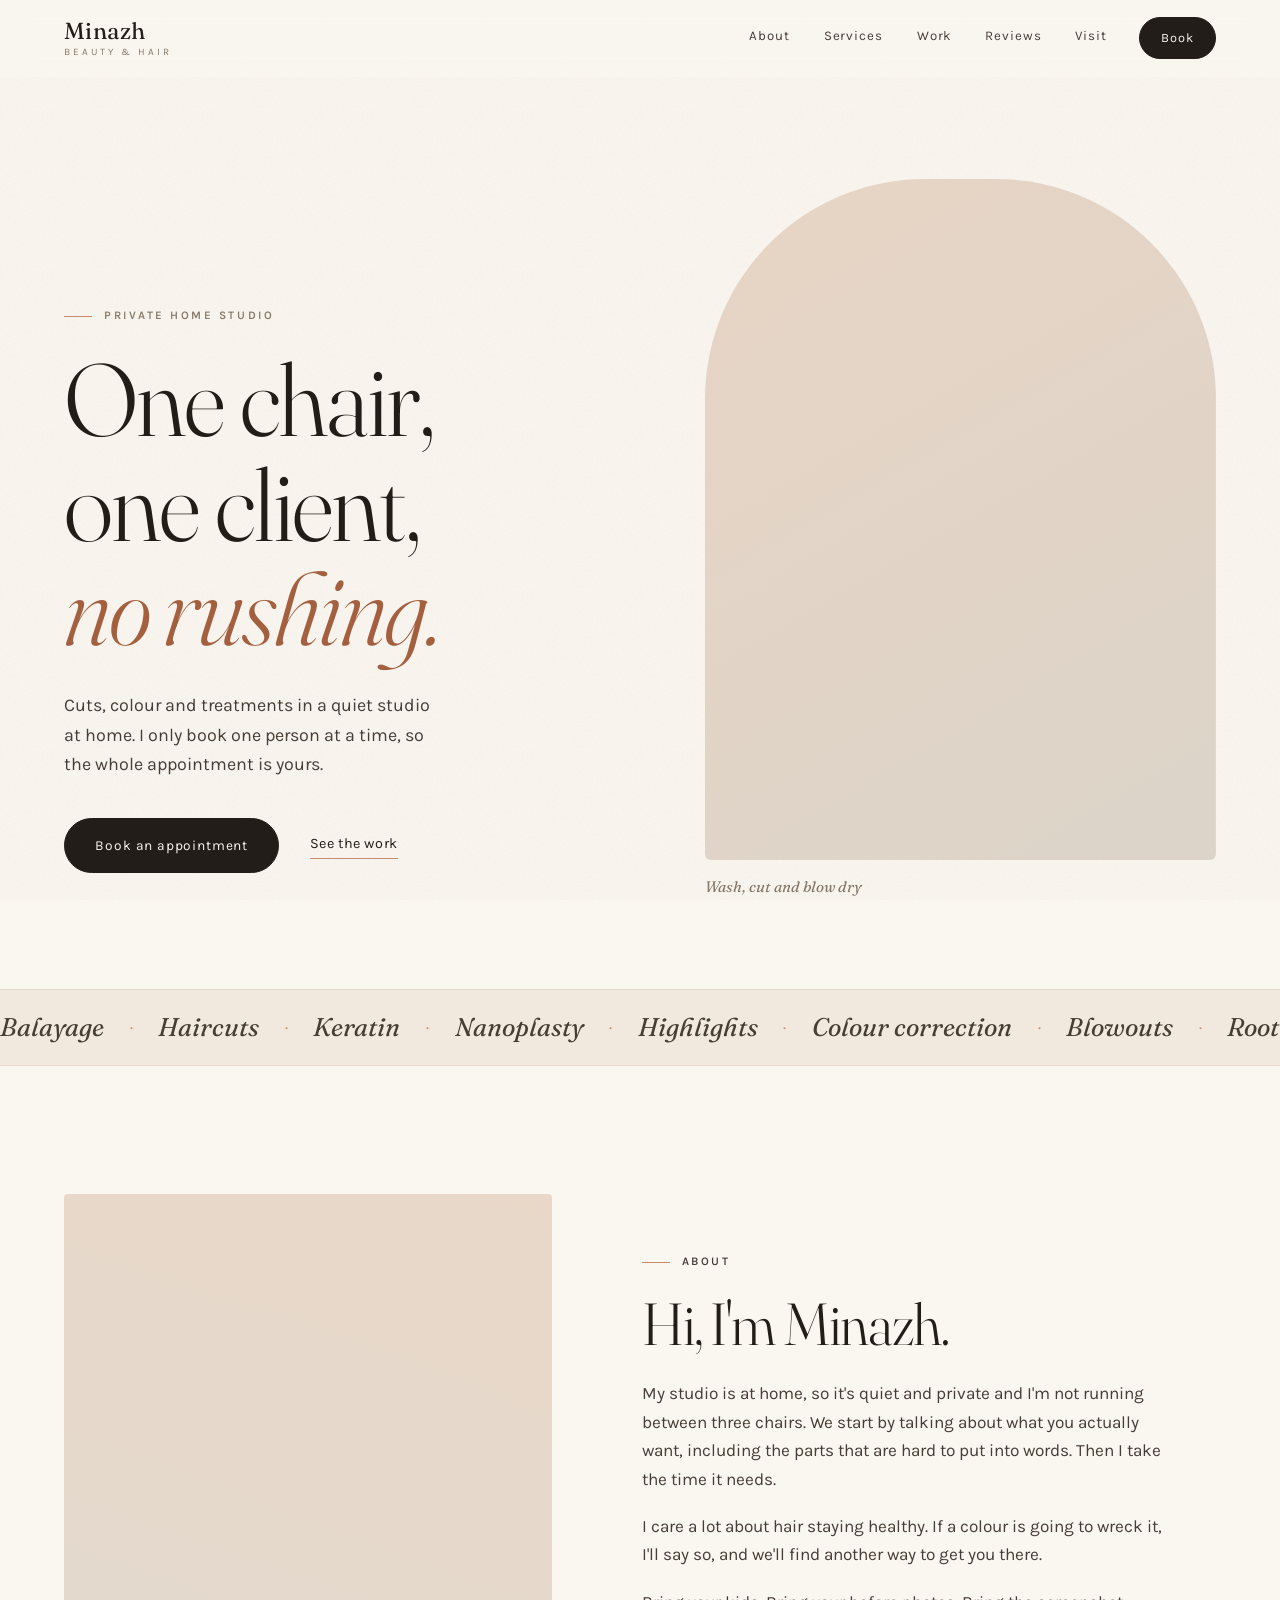
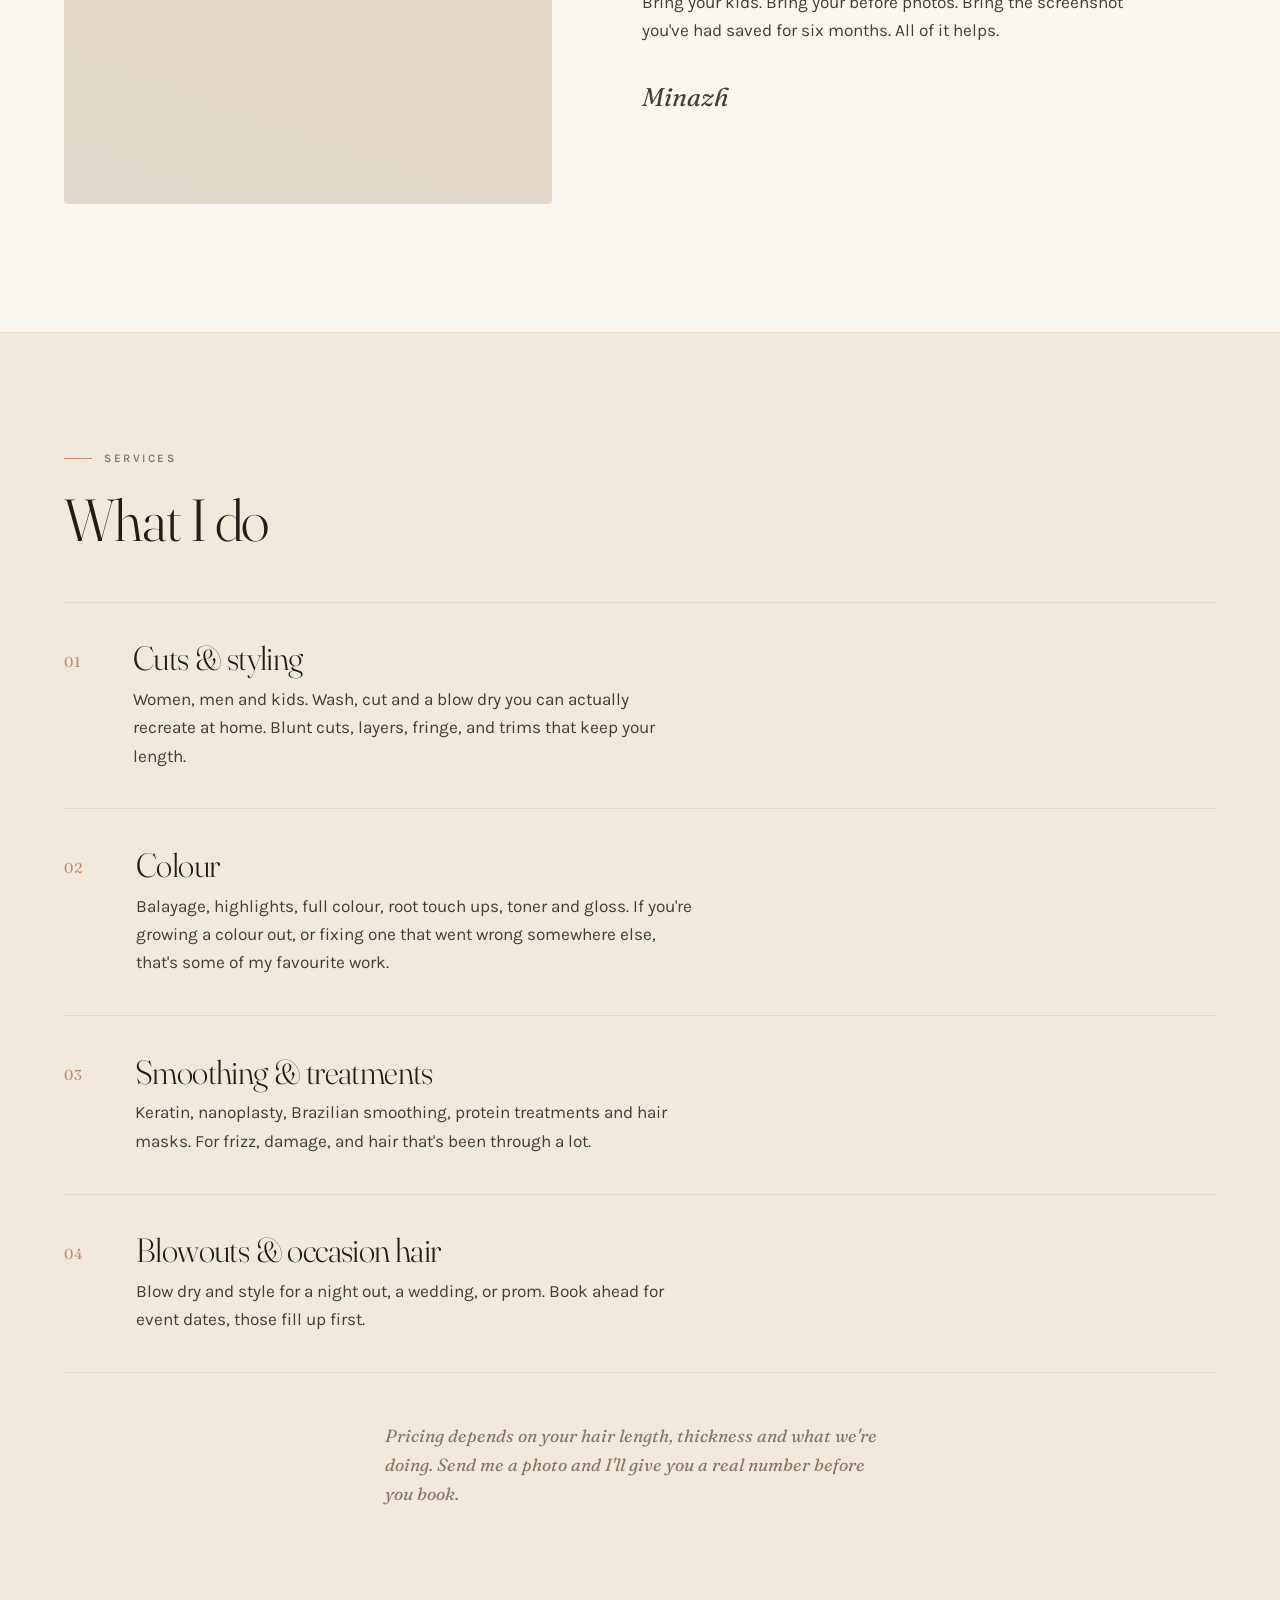
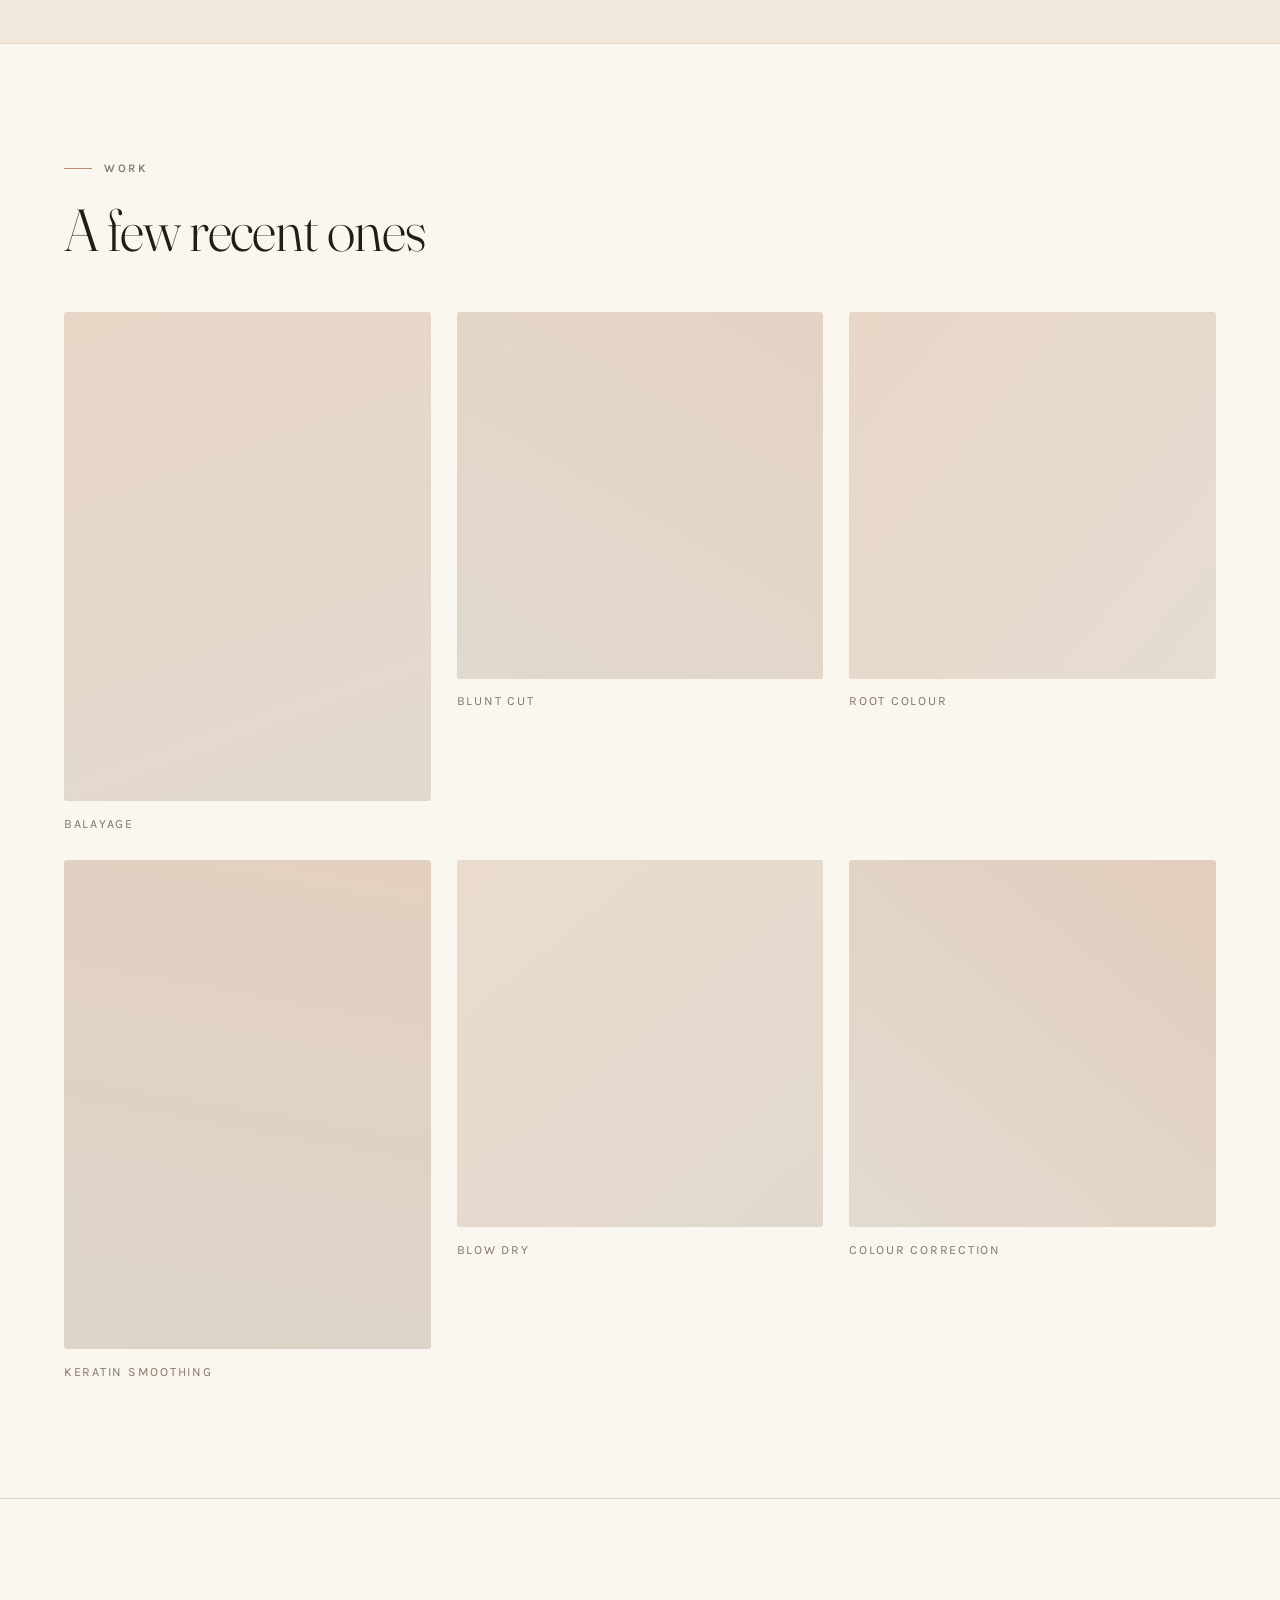
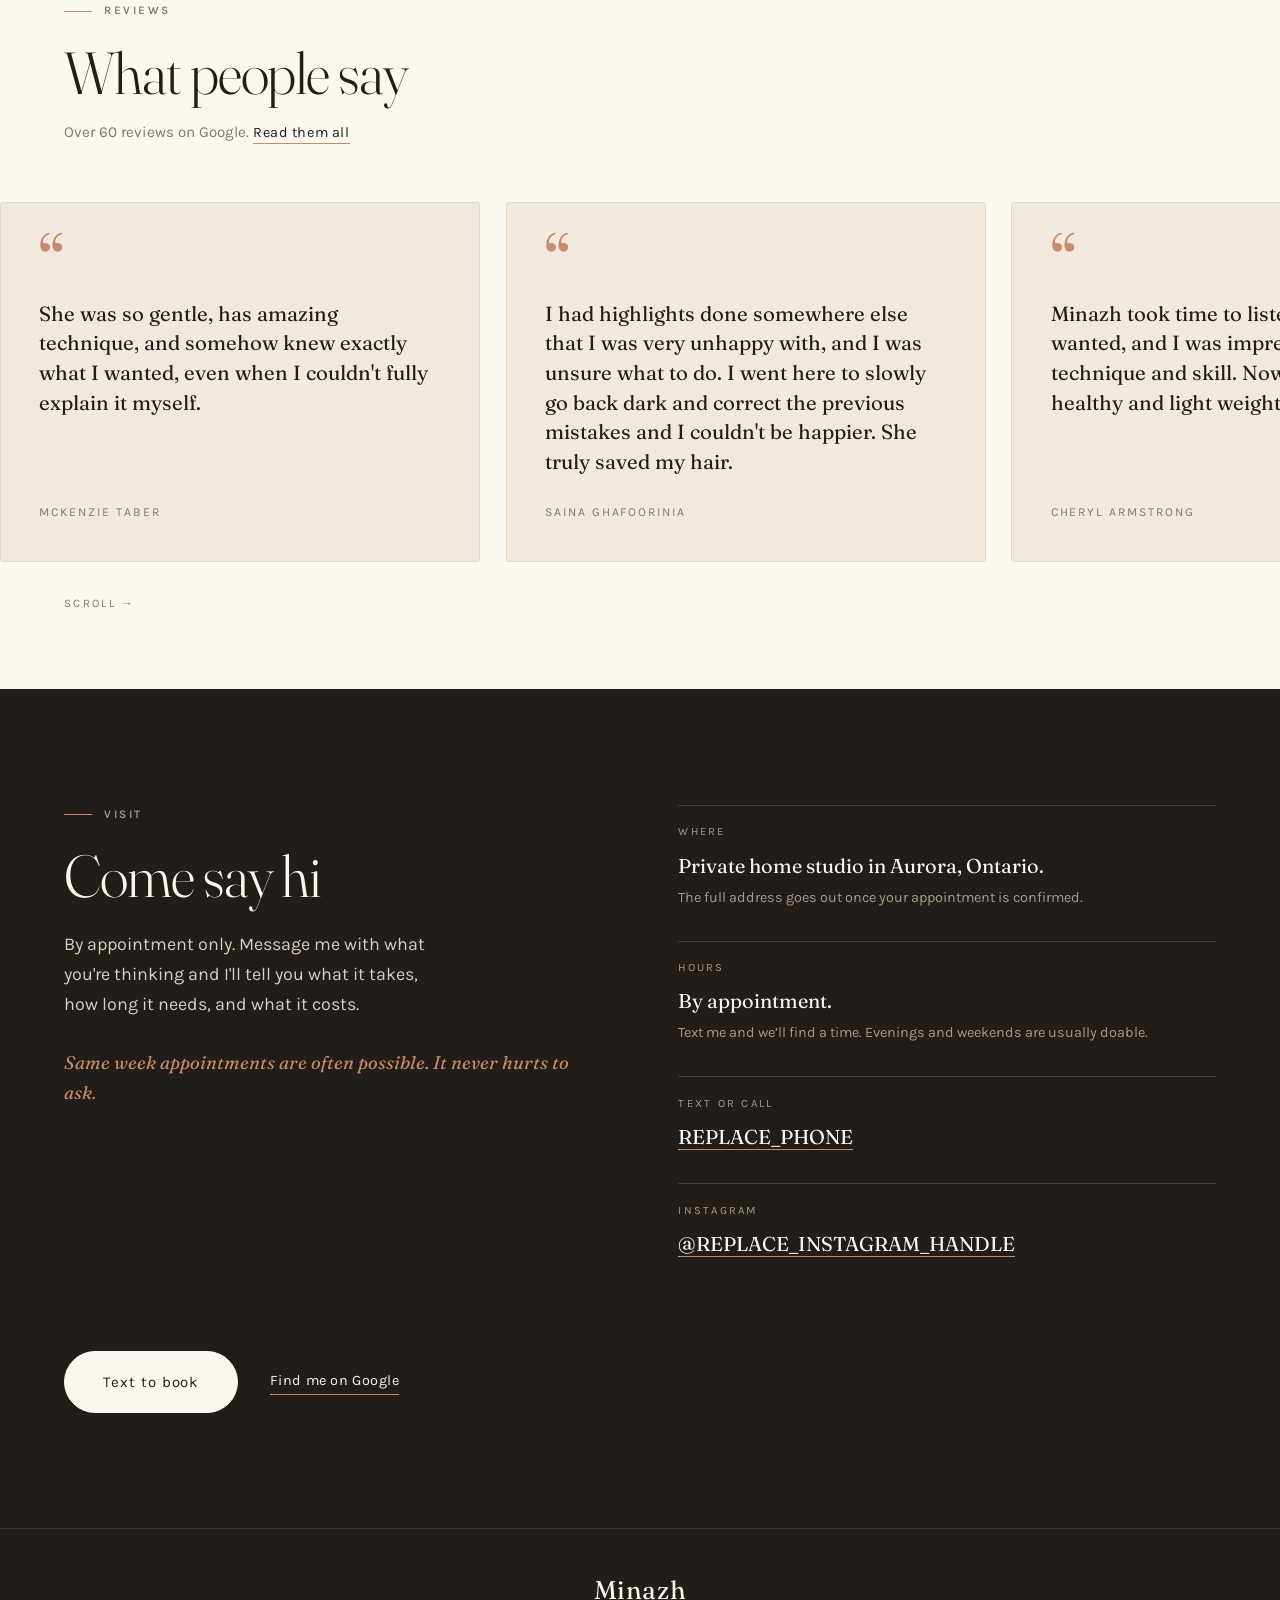
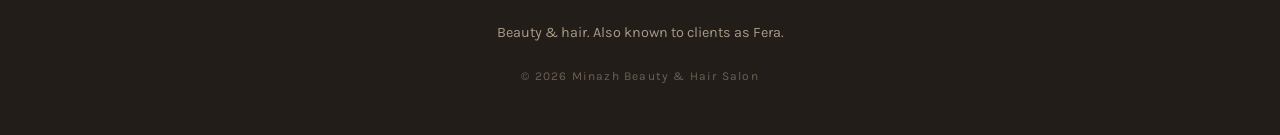
==== index.html @ 081f8502 "Build the salon website One page static site for the home studio: hero, about, services, work galler" ====
<!doctype html>
<html lang="en">
<head>
<meta charset="utf-8">
<meta name="viewport" content="width=device-width, initial-scale=1">
<title>Minazh Beauty &amp; Hair Salon</title>
<meta name="description" content="A private home hair studio. Cuts, colour, balayage, keratin and nanoplasty smoothing, treatments and blowouts. One client at a time, by appointment.">
<link rel="icon" href="favicon.svg" type="image/svg+xml">
<meta property="og:title" content="Minazh Beauty &amp; Hair Salon">
<meta property="og:description" content="A private home hair studio. One client at a time, by appointment.">
<meta property="og:type" content="website">
<link rel="preconnect" href="https://fonts.googleapis.com">
<link rel="preconnect" href="https://fonts.gstatic.com" crossorigin>
<link href="https://fonts.googleapis.com/css2?family=Fraunces:opsz,wght@9..144,300;9..144,400;9..144,500&family=Karla:wght@300;400;500;600&display=swap" rel="stylesheet">
<link rel="stylesheet" href="css/style.css">
<script type="application/ld+json">
{
  "@context": "https://schema.org",
  "@type": "HairSalon",
  "name": "Minazh Beauty & Hair Salon",
  "alternateName": "Fera Beauty & Hair Salon",
  "description": "A private home hair studio in Aurora, Ontario. Cuts, colour, balayage, highlights, colour correction, keratin and nanoplasty smoothing, treatments and blowouts. One client at a time, by appointment.",
  "url": "REPLACE_SITE_URL",
  "telephone": "REPLACE_PHONE",
  "priceRange": "$$",
  "image": "REPLACE_SITE_URL/images/hero.jpg",
  "hasMap": "https://maps.google.com/?cid=9812712179277257011",
  "address": {
    "@type": "PostalAddress",
    "addressLocality": "Aurora",
    "addressRegion": "ON",
    "addressCountry": "CA"
  },
  "geo": { "@type": "GeoCoordinates", "latitude": 43.9968845, "longitude": -79.4879533 },
  "areaServed": ["Aurora", "Newmarket", "Richmond Hill", "King City", "York Region"],
  "sameAs": ["https://maps.google.com/?cid=9812712179277257011", "REPLACE_INSTAGRAM_URL"],
  "makesOffer": [
    { "@type": "Offer", "itemOffered": { "@type": "Service", "name": "Haircut and blow dry" } },
    { "@type": "Offer", "itemOffered": { "@type": "Service", "name": "Balayage" } },
    { "@type": "Offer", "itemOffered": { "@type": "Service", "name": "Highlights" } },
    { "@type": "Offer", "itemOffered": { "@type": "Service", "name": "Root colour and toner" } },
    { "@type": "Offer", "itemOffered": { "@type": "Service", "name": "Colour correction" } },
    { "@type": "Offer", "itemOffered": { "@type": "Service", "name": "Keratin treatment" } },
    { "@type": "Offer", "itemOffered": { "@type": "Service", "name": "Nanoplasty treatment" } },
    { "@type": "Offer", "itemOffered": { "@type": "Service", "name": "Protein treatment and hair mask" } },
    { "@type": "Offer", "itemOffered": { "@type": "Service", "name": "Blowout and occasion styling" } }
  ]
}
</script>

</head>
<body>

<a class="skip" href="#main">Skip to content</a>

<header class="nav" id="nav">
  <div class="nav__inner">
    <a class="mark" href="#top">
      <span class="mark__name">Minazh</span>
      <span class="mark__sub">beauty &amp; hair</span>
    </a>

    <nav class="nav__links" aria-label="Main">
      <a href="#about">About</a>
      <a href="#services">Services</a>
      <a href="#work">Work</a>
      <a href="#words">Reviews</a>
      <a href="#visit">Visit</a>
    </nav>

    <a class="btn btn--sm" href="#visit">Book</a>

    <button class="burger" id="burger" aria-label="Menu" aria-expanded="false" aria-controls="drawer">
      <span></span><span></span>
    </button>
  </div>
</header>

<div class="drawer" id="drawer" hidden>
  <nav aria-label="Mobile">
    <a href="#about">About</a>
    <a href="#services">Services</a>
    <a href="#work">Work</a>
    <a href="#words">Reviews</a>
    <a href="#visit">Visit</a>
  </nav>
</div>

<main id="main">

  <!-- ── hero ─────────────────────────────────────────── -->
  <section class="hero" id="top">
    <div class="hero__text">
      <p class="eyebrow">Private home studio</p>
      <h1>One chair,<br>one client,<br><em>no rushing.</em></h1>
      <p class="lede">Cuts, colour and treatments in a quiet studio at home. I only book one person at a time, so the whole appointment is yours.</p>
      <div class="hero__cta">
        <a class="btn" href="#visit">Book an appointment</a>
        <a class="link" href="#work">See the work</a>
      </div>
    </div>

    <div class="hero__img">
      <div class="photo photo--hero" role="img" aria-label="Hair styled at the studio"></div>
      <p class="caption">Wash, cut and blow dry</p>
    </div>
  </section>

  <!-- ── marquee ──────────────────────────────────────── -->
  <div class="strip" aria-hidden="true">
    <div class="strip__track">
      <span>Balayage</span><i>·</i><span>Haircuts</span><i>·</i><span>Keratin</span><i>·</i><span>Nanoplasty</span><i>·</i><span>Highlights</span><i>·</i><span>Colour correction</span><i>·</i><span>Blowouts</span><i>·</i><span>Root touch up</span><i>·</i><span>Treatments</span><i>·</i>
      <span>Balayage</span><i>·</i><span>Haircuts</span><i>·</i><span>Keratin</span><i>·</i><span>Nanoplasty</span><i>·</i><span>Highlights</span><i>·</i><span>Colour correction</span><i>·</i><span>Blowouts</span><i>·</i><span>Root touch up</span><i>·</i><span>Treatments</span><i>·</i>
    </div>
  </div>

  <!-- ── about ────────────────────────────────────────── -->
  <section class="about" id="about">
    <div class="about__img">
      <div class="photo photo--studio" role="img" aria-label="Inside the studio"></div>
    </div>

    <div class="about__text reveal">
      <p class="eyebrow">About</p>
      <h2>Hi, I'm Minazh.</h2>
      <p>My studio is at home, so it's quiet and private and I'm not running between three chairs. We start by talking about what you actually want, including the parts that are hard to put into words. Then I take the time it needs.</p>
      <p>I care a lot about hair staying healthy. If a colour is going to wreck it, I'll say so, and we'll find another way to get you there.</p>
      <p>Bring your kids. Bring your before photos. Bring the screenshot you've had saved for six months. All of it helps.</p>
      <p class="sig">Minazh</p>
    </div>
  </section>

  <!-- ── services ─────────────────────────────────────── -->
  <section class="services" id="services">
    <div class="services__head reveal">
      <p class="eyebrow">Services</p>
      <h2>What I do</h2>
    </div>

    <ol class="svc">
      <li class="svc__row reveal">
        <span class="svc__num">01</span>
        <div class="svc__body">
          <h3>Cuts &amp; styling</h3>
          <p>Women, men and kids. Wash, cut and a blow dry you can actually recreate at home. Blunt cuts, layers, fringe, and trims that keep your length.</p>
        </div>
      </li>
      <li class="svc__row reveal">
        <span class="svc__num">02</span>
        <div class="svc__body">
          <h3>Colour</h3>
          <p>Balayage, highlights, full colour, root touch ups, toner and gloss. If you're growing a colour out, or fixing one that went wrong somewhere else, that's some of my favourite work.</p>
        </div>
      </li>
      <li class="svc__row reveal">
        <span class="svc__num">03</span>
        <div class="svc__body">
          <h3>Smoothing &amp; treatments</h3>
          <p>Keratin, nanoplasty, Brazilian smoothing, protein treatments and hair masks. For frizz, damage, and hair that's been through a lot.</p>
        </div>
      </li>
      <li class="svc__row reveal">
        <span class="svc__num">04</span>
        <div class="svc__body">
          <h3>Blowouts &amp; occasion hair</h3>
          <p>Blow dry and style for a night out, a wedding, or prom. Book ahead for event dates, those fill up first.</p>
        </div>
      </li>
    </ol>

    <p class="svc__note reveal">Pricing depends on your hair length, thickness and what we're doing. Send me a photo and I'll give you a real number before you book.</p>
  </section>

  <!-- ── work ─────────────────────────────────────────── -->
  <section class="work" id="work">
    <div class="work__head reveal">
      <p class="eyebrow">Work</p>
      <h2>A few recent ones</h2>
    </div>

    <div class="grid">
      <figure class="tile tile--tall reveal"><div class="photo photo--w1" role="img" aria-label="Balayage"></div><figcaption>Balayage</figcaption></figure>
      <figure class="tile reveal"><div class="photo photo--w2" role="img" aria-label="Blunt cut"></div><figcaption>Blunt cut</figcaption></figure>
      <figure class="tile reveal"><div class="photo photo--w3" role="img" aria-label="Root colour"></div><figcaption>Root colour</figcaption></figure>
      <figure class="tile tile--tall reveal"><div class="photo photo--w4" role="img" aria-label="Keratin smoothing"></div><figcaption>Keratin smoothing</figcaption></figure>
      <figure class="tile reveal"><div class="photo photo--w5" role="img" aria-label="Blow dry"></div><figcaption>Blow dry</figcaption></figure>
      <figure class="tile reveal"><div class="photo photo--w6" role="img" aria-label="Colour correction"></div><figcaption>Colour correction</figcaption></figure>
    </div>
  </section>

  <!-- ── reviews ──────────────────────────────────────── -->
  <section class="words" id="words">
    <div class="words__head reveal">
      <p class="eyebrow">Reviews</p>
      <h2>What people say</h2>
      <p class="words__meta">Over 60 reviews on Google. <a href="https://maps.google.com/?cid=9812712179277257011" class="link">Read them all</a></p>
    </div>

    <div class="rail" tabindex="0" aria-label="Client reviews, scrollable">
      <blockquote class="quote">
        <p>She was so gentle, has amazing technique, and somehow knew exactly what I wanted, even when I couldn't fully explain it myself.</p>
        <cite>Mckenzie Taber</cite>
      </blockquote>

      <blockquote class="quote">
        <p>I had highlights done somewhere else that I was very unhappy with, and I was unsure what to do. I went here to slowly go back dark and correct the previous mistakes and I couldn't be happier. She truly saved my hair.</p>
        <cite>Saina Ghafoorinia</cite>
      </blockquote>

      <blockquote class="quote">
        <p>Minazh took time to listen to what I wanted, and I was impressed with her technique and skill. Now my hair feels so healthy and light weight.</p>
        <cite>Cheryl Armstrong</cite>
      </blockquote>

      <blockquote class="quote">
        <p>I got a protein treatment, a haircut, and a colour. The space was spotless and private, and the owner was both passionate and welcoming.</p>
        <cite>Bahareh</cite>
      </blockquote>

      <blockquote class="quote">
        <p>Through highlights and hair treatments my hair has been returned to that of my youth. The highlights are beautifully blended, giving me a beautiful ash blonde colour.</p>
        <cite>Christine Cain</cite>
      </blockquote>

      <blockquote class="quote">
        <p>She was incredibly kind, responded to my messages promptly, and was able to fit me in on short notice, which I really appreciated. Her space was clean, welcoming and professional.</p>
        <cite>Krystan</cite>
      </blockquote>

      <blockquote class="quote">
        <p>I went for a root colour and I'm very happy with the results. Professional, welcoming, and the price is very reasonable for such great work. The home salon space was clean and comfortable.</p>
        <cite>Monica</cite>
      </blockquote>

      <blockquote class="quote">
        <p>You can tell when a hairstylist has a passion and cares for her clients. My results were beautiful for the keratin treatment. I can't thank her enough.</p>
        <cite>Ariyana Joghati</cite>
      </blockquote>

      <blockquote class="quote">
        <p>I got a haircut, blow dry and hair mask, and left with fresh, beautiful hair that looks perfect. She gave me so many helpful tips and advice, and she was so lovely and easy to chat with.</p>
        <cite>Zein Farah</cite>
      </blockquote>
    </div>
    <p class="rail__hint" aria-hidden="true">scroll →</p>
  </section>

  <!-- ── visit ────────────────────────────────────────── -->
  <section class="visit" id="visit">
    <div class="visit__inner">
      <div class="visit__text reveal">
        <p class="eyebrow">Visit</p>
        <h2>Come say hi</h2>
        <p class="lede">By appointment only. Message me with what you're thinking and I'll tell you what it takes, how long it needs, and what it costs.</p>
        <p class="visit__ps">Same week appointments are often possible. It never hurts to ask.</p>
      </div>

      <dl class="details reveal">
        <div>
          <dt>Where</dt>
          <dd>Private home studio in Aurora, Ontario.<br><span class="muted">The full address goes out once your appointment is confirmed.</span></dd>
        </div>
        <div>
          <dt>Hours</dt>
          <dd>By appointment.<br><span class="muted">Text me and we’ll find a time. Evenings and weekends are usually doable.</span></dd>
        </div>
        <div>
          <dt>Text or call</dt>
          <dd><a href="tel:REPLACE_PHONE_DIGITS">REPLACE_PHONE</a></dd>
        </div>
        <div>
          <dt>Instagram</dt>
          <dd><a href="REPLACE_INSTAGRAM_URL" rel="me">@REPLACE_INSTAGRAM_HANDLE</a></dd>
        </div>
      </dl>

      <div class="visit__cta reveal">
        <a class="btn btn--lg" href="sms:REPLACE_PHONE_DIGITS">Text to book</a>
        <a class="link" href="https://maps.google.com/?cid=9812712179277257011">Find me on Google</a>
      </div>
    </div>
  </section>

</main>

<footer class="foot">
  <div class="foot__inner">
    <span class="mark__name">Minazh</span>
    <p class="foot__note">Beauty &amp; hair. Also known to clients as Fera.</p>
    <p class="foot__fine">&copy; <span id="year">2026</span> Minazh Beauty &amp; Hair Salon</p>
  </div>
</footer>

<script src="js/main.js"></script>
</body>
</html>
---- css/style.css ----
/* ==========================================================
   Minazh Beauty & Hair Salon
   ========================================================== */

:root{
  --bone:      #faf6f0;
  --bone-2:    #f1e9dd;
  --bone-3:    #e8ddcd;
  --ink:       #221d19;
  --ink-2:     #463d34;
  --muted:     #857767;
  --line:      #e3d8c8;
  --clay:      #a35f3e;
  --clay-soft: #c58b6c;

  --serif: "Fraunces", "Hoefler Text", Georgia, "Times New Roman", serif;
  --sans:  "Karla", "Helvetica Neue", Helvetica, Arial, sans-serif;

  --pad: clamp(1.25rem, 5vw, 5rem);
  --max: 1280px;
  --ease: cubic-bezier(.22,.61,.36,1);
}

*,*::before,*::after{ box-sizing:border-box }

html{ -webkit-text-size-adjust:100% ; scroll-behavior:smooth }
@media (prefers-reduced-motion: reduce){ html{ scroll-behavior:auto } }

body{
  margin:0;
  background:var(--bone);
  color:var(--ink);
  font-family:var(--sans);
  font-size:clamp(1rem, .96rem + .2vw, 1.075rem);
  line-height:1.65;
  font-weight:400;
  -webkit-font-smoothing:antialiased;
  overflow-x:hidden;
}

/* faint paper grain so the flat colour doesn't look like a screenshot */
body::before{
  content:"";
  position:fixed; inset:0; z-index:1; pointer-events:none;
  opacity:.35; mix-blend-mode:multiply;
  background-image:url("data:image/svg+xml,%3Csvg xmlns='http://www.w3.org/2000/svg' width='160' height='160'%3E%3Cfilter id='n'%3E%3CfeTurbulence type='fractalNoise' baseFrequency='.9' numOctaves='4'/%3E%3C/filter%3E%3Crect width='160' height='160' filter='url(%23n)' opacity='.22'/%3E%3C/svg%3E");
}

img{ max-width:100%; display:block }

h1,h2,h3{
  font-family:var(--serif);
  font-weight:300;
  line-height:1.02;
  letter-spacing:-.018em;
  margin:0;
  font-variation-settings:"opsz" 96;
}
h1{ font-size:clamp(3rem, 9.5vw, 6.4rem) }
h2{ font-size:clamp(2.1rem, 5.4vw, 3.7rem) }
h3{ font-size:clamp(1.5rem, 2.9vw, 2.1rem) }
em{ font-style:italic; color:var(--clay) }

p{ margin:0 0 1.1em }
a{ color:inherit }

::selection{ background:var(--clay); color:var(--bone) }

:focus-visible{
  outline:2px solid var(--clay);
  outline-offset:3px;
  border-radius:2px;
}

.skip{
  position:absolute; left:-9999px; top:0; z-index:100;
  background:var(--ink); color:var(--bone); padding:.75rem 1.25rem;
}
.skip:focus{ left:.5rem; top:.5rem }

.eyebrow{
  font-size:.72rem;
  letter-spacing:.22em;
  text-transform:uppercase;
  color:var(--muted);
  font-weight:600;
  margin:0 0 1.4rem;
}
.eyebrow::before{
  content:""; display:inline-block;
  width:1.75rem; height:1px; background:var(--clay-soft);
  vertical-align:middle; margin-right:.75rem;
}

.lede{
  font-size:clamp(1.06rem, 1.4vw, 1.24rem);
  color:var(--ink-2);
  max-width:34ch;
}

.muted{ color:var(--muted) }

/* ── buttons / links ──────────────────────────────────── */

.btn{
  display:inline-block;
  background:var(--ink);
  color:var(--bone);
  text-decoration:none;
  font-size:.86rem;
  letter-spacing:.06em;
  padding:.95rem 1.9rem;
  border-radius:100px;
  border:1px solid var(--ink);
  transition:background .35s var(--ease), color .35s var(--ease), transform .35s var(--ease);
}
.btn:hover{ background:transparent; color:var(--ink); transform:translateY(-2px) }
.btn--sm{ padding:.6rem 1.35rem; font-size:.8rem }
.btn--lg{ padding:1.1rem 2.4rem; font-size:.94rem }

.link{
  color:var(--ink);
  text-decoration:none;
  font-size:.9rem;
  letter-spacing:.04em;
  padding-bottom:2px;
  border-bottom:1px solid var(--clay-soft);
  transition:border-color .3s var(--ease), color .3s var(--ease);
}
.link:hover{ color:var(--clay); border-color:var(--clay) }

/* ── photo slots ──────────────────────────────────────── */

.photo{
  width:100%; height:100%;
  background-color:var(--bone-2);
  background-image:
    linear-gradient(150deg, rgba(197,139,108,.16), rgba(163,95,62,.05) 55%, rgba(34,29,25,.07));
  background-size:cover;
  background-position:center;
  background-repeat:no-repeat;
  position:relative;
}
/* real photos layer on top; a missing file just falls back to the wash above */
.photo--hero  { background-image:url("../images/hero.jpg"),   linear-gradient(150deg, rgba(197,139,108,.22), rgba(34,29,25,.10)) }
.photo--studio{ background-image:url("../images/studio.jpg"), linear-gradient(200deg, rgba(197,139,108,.18), rgba(34,29,25,.08)) }
.photo--w1{ background-image:url("../images/work-01.jpg"), linear-gradient(160deg, rgba(197,139,108,.20), rgba(34,29,25,.08)) }
.photo--w2{ background-image:url("../images/work-02.jpg"), linear-gradient(210deg, rgba(163,95,62,.16), rgba(34,29,25,.08)) }
.photo--w3{ background-image:url("../images/work-03.jpg"), linear-gradient(130deg, rgba(197,139,108,.20), rgba(34,29,25,.06)) }
.photo--w4{ background-image:url("../images/work-04.jpg"), linear-gradient(190deg, rgba(163,95,62,.18), rgba(34,29,25,.10)) }
.photo--w5{ background-image:url("../images/work-05.jpg"), linear-gradient(140deg, rgba(197,139,108,.14), rgba(34,29,25,.08)) }
.photo--w6{ background-image:url("../images/work-06.jpg"), linear-gradient(220deg, rgba(163,95,62,.20), rgba(34,29,25,.07)) }

.caption{
  font-family:var(--serif);
  font-style:italic;
  font-size:.95rem;
  color:var(--muted);
  margin:.85rem 0 0;
}

/* ── nav ──────────────────────────────────────────────── */

.nav{
  position:sticky; top:0; z-index:50;
  background:color-mix(in srgb, var(--bone) 86%, transparent);
  backdrop-filter:saturate(1.4) blur(14px);
  border-bottom:1px solid transparent;
  transition:border-color .4s var(--ease), background .4s var(--ease);
}
.nav.is-stuck{ border-bottom-color:var(--line) }

.nav__inner{
  max-width:var(--max); margin:0 auto;
  padding:1.05rem var(--pad);
  display:flex; align-items:center; gap:2rem;
}

.mark{ text-decoration:none; line-height:1; margin-right:auto }
.mark__name{
  display:block;
  font-family:var(--serif);
  font-size:1.45rem;
  letter-spacing:.02em;
  font-weight:400;
}
.mark__sub{
  display:block;
  font-size:.62rem;
  letter-spacing:.3em;
  text-transform:uppercase;
  color:var(--muted);
  margin-top:.3rem;
}

.nav__links{ display:flex; gap:2.1rem }
.nav__links a{
  text-decoration:none;
  font-size:.83rem;
  letter-spacing:.07em;
  color:var(--ink-2);
  position:relative;
  padding-bottom:3px;
}
.nav__links a::after{
  content:""; position:absolute; left:0; bottom:0;
  width:100%; height:1px; background:var(--clay);
  transform:scaleX(0); transform-origin:right;
  transition:transform .4s var(--ease);
}
.nav__links a:hover::after{ transform:scaleX(1); transform-origin:left }

.burger{
  display:none;
  background:none; border:0; cursor:pointer;
  width:34px; height:26px; padding:0;
  position:relative;
}
.burger span{
  position:absolute; left:4px; right:4px; height:1.5px;
  background:var(--ink);
  transition:transform .35s var(--ease), opacity .25s;
}
.burger span:nth-child(1){ top:8px }
.burger span:nth-child(2){ top:16px }
.burger[aria-expanded="true"] span:nth-child(1){ transform:translateY(4px) rotate(45deg) }
.burger[aria-expanded="true"] span:nth-child(2){ transform:translateY(-4px) rotate(-45deg) }

.drawer{
  position:sticky; top:64px; z-index:49;
  background:var(--bone);
  border-bottom:1px solid var(--line);
  padding:1rem var(--pad) 1.75rem;
}
.drawer nav{ display:flex; flex-direction:column; gap:.2rem }
.drawer a{
  text-decoration:none;
  font-family:var(--serif);
  font-size:1.8rem;
  padding:.4rem 0;
  border-bottom:1px solid var(--line);
}
.drawer a:last-child{ border-bottom:0 }

/* ── hero ─────────────────────────────────────────────── */

.hero{
  position:relative; z-index:2;
  max-width:var(--max); margin:0 auto;
  padding:clamp(3rem, 8vw, 7rem) var(--pad) clamp(3rem, 7vw, 6rem);
  display:grid;
  grid-template-columns:1.05fr .95fr;
  gap:clamp(2rem, 6vw, 5rem);
  align-items:end;
}
.hero__text{ padding-bottom:clamp(0rem, 2vw, 2rem) }
.hero h1{ margin:0 0 1.9rem }
.hero__cta{
  display:flex; align-items:center; gap:1.9rem;
  flex-wrap:wrap; margin-top:2.4rem;
}
.hero__img{ position:relative }
.hero__img .photo{
  aspect-ratio:3/4;
  border-radius:220px 220px 6px 6px;   /* arch, like a mirror */
}

/* ── marquee strip ────────────────────────────────────── */

.strip{
  position:relative; z-index:2;
  border-top:1px solid var(--line);
  border-bottom:1px solid var(--line);
  overflow:hidden;
  padding:1.05rem 0;
  background:var(--bone-2);
}
.strip__track{
  display:flex; gap:1.6rem; align-items:center;
  width:max-content;
  animation:slide 46s linear infinite;
}
.strip__track span{
  font-family:var(--serif);
  font-size:clamp(1.1rem, 2vw, 1.6rem);
  font-style:italic;
  color:var(--ink-2);
  white-space:nowrap;
}
.strip__track i{ color:var(--clay-soft); font-style:normal }
@keyframes slide{ to{ transform:translateX(-50%) } }
@media (prefers-reduced-motion: reduce){ .strip__track{ animation:none } }

/* ── about ────────────────────────────────────────────── */

.about{
  position:relative; z-index:2;
  max-width:var(--max); margin:0 auto;
  padding:clamp(4rem, 10vw, 8.5rem) var(--pad);
  display:grid;
  grid-template-columns:.85fr 1fr;
  gap:clamp(2.5rem, 7vw, 6rem);
  align-items:center;
}
.about__img .photo{ aspect-ratio:4/5; border-radius:4px }
.about__text{ max-width:52ch }
.about__text h2{ margin:0 0 1.6rem }
.about__text p{ color:var(--ink-2) }
.sig{
  font-family:var(--serif);
  font-style:italic;
  font-size:1.6rem;
  color:var(--clay);
  margin-top:2rem;
}

/* ── services ─────────────────────────────────────────── */

.services{
  position:relative; z-index:2;
  background:var(--bone-2);
  border-top:1px solid var(--line);
  border-bottom:1px solid var(--line);
  padding:clamp(4rem, 9vw, 7.5rem) 0;
}
.services__head{
  max-width:var(--max); margin:0 auto;
  padding:0 var(--pad) clamp(2rem, 4vw, 3.5rem);
}
.svc{
  list-style:none; margin:0;
  max-width:var(--max);
  padding:0 var(--pad);
  margin-inline:auto;
}
.svc__row{
  display:grid;
  grid-template-columns:auto 1fr;
  gap:clamp(1.25rem, 4vw, 3.5rem);
  padding:clamp(1.75rem, 3vw, 2.6rem) 0;
  border-top:1px solid var(--line);
  transition:padding-left .45s var(--ease);
}
.svc__row:last-child{ border-bottom:1px solid var(--line) }
.svc__row:hover{ padding-left:.85rem }
.svc__num{
  font-family:var(--serif);
  font-size:.9rem;
  color:var(--clay-soft);
  letter-spacing:.1em;
  padding-top:.6rem;
  transition:color .35s var(--ease);
}
.svc__row:hover .svc__num{ color:var(--clay) }
.svc__body{ max-width:56ch }
.svc__body h3{ margin:0 0 .6rem }
.svc__body p{ color:var(--ink-2); margin:0 }
.svc__note{
  max-width:var(--max);
  padding:clamp(2rem, 4vw, 3rem) var(--pad) 0;
  margin-inline:auto;
  color:var(--muted);
  font-style:italic;
  font-family:var(--serif);
  font-size:1.1rem;
  max-width:58ch;
}

/* ── work ─────────────────────────────────────────────── */

.work{
  position:relative; z-index:2;
  max-width:var(--max); margin:0 auto;
  padding:clamp(4rem, 9vw, 8rem) var(--pad);
}
.work__head{ margin-bottom:clamp(2rem, 4vw, 3.5rem) }
.grid{
  display:grid;
  grid-template-columns:repeat(3, 1fr);
  gap:clamp(.9rem, 2vw, 1.6rem);
  align-items:start;
}
.tile{ margin:0 }
.tile .photo{
  aspect-ratio:1/1;
  border-radius:3px;
  transition:transform .7s var(--ease), filter .7s var(--ease);
}
.tile--tall .photo{ aspect-ratio:3/4 }
.tile:hover .photo{ transform:scale(1.02); filter:saturate(1.06) }
.tile figcaption{
  font-size:.78rem;
  letter-spacing:.14em;
  text-transform:uppercase;
  color:var(--muted);
  margin-top:.8rem;
}

/* ── reviews ──────────────────────────────────────────── */

.words{
  position:relative; z-index:2;
  padding:clamp(3.5rem, 8vw, 7rem) 0 clamp(3rem, 6vw, 5rem);
  border-top:1px solid var(--line);
}
.words__head{
  max-width:var(--max); margin:0 auto;
  padding:0 var(--pad) clamp(2rem, 4vw, 3rem);
}
.words__meta{ color:var(--muted); font-size:.95rem; margin:1.1rem 0 0 }

.rail{
  display:flex;
  gap:clamp(1rem, 2vw, 1.75rem);
  overflow-x:auto;
  scroll-snap-type:x mandatory;
  padding:.5rem var(--pad) 2rem;
  scrollbar-width:thin;
  scrollbar-color:var(--bone-3) transparent;
}
.rail::-webkit-scrollbar{ height:3px }
.rail::-webkit-scrollbar-thumb{ background:var(--bone-3) }

.quote{
  flex:0 0 min(30rem, 82vw);
  scroll-snap-align:start;
  margin:0;
  background:var(--bone-2);
  border:1px solid var(--line);
  border-radius:3px;
  padding:clamp(1.75rem, 3vw, 2.5rem);
  display:flex; flex-direction:column;
}
.quote::before{
  content:"\201C";
  font-family:var(--serif);
  font-size:4.5rem;
  line-height:.6;
  color:var(--clay-soft);
  display:block;
  margin-bottom:.9rem;
}
.quote p{
  font-family:var(--serif);
  font-size:clamp(1.12rem, 1.6vw, 1.32rem);
  line-height:1.45;
  color:var(--ink);
  margin:0 0 1.6rem;
  flex:1;
}
.quote cite{
  font-style:normal;
  font-size:.76rem;
  letter-spacing:.16em;
  text-transform:uppercase;
  color:var(--muted);
}
.rail__hint{
  max-width:var(--max); margin:0 auto;
  padding:0 var(--pad);
  font-size:.72rem; letter-spacing:.2em; text-transform:uppercase;
  color:var(--muted);
}

/* ── visit ────────────────────────────────────────────── */

.visit{
  position:relative; z-index:2;
  background:var(--ink);
  color:var(--bone);
}
.visit__inner{
  max-width:var(--max); margin:0 auto;
  padding:clamp(4rem, 9vw, 8rem) var(--pad);
  display:grid;
  grid-template-columns:1fr 1fr;
  gap:clamp(2.5rem, 6vw, 5rem);
  align-items:start;
}
.visit .eyebrow{ color:#a99a88 }
.visit .eyebrow::before{ background:var(--clay-soft) }
.visit h2{ margin:0 0 1.5rem }
.visit .lede{ color:#d8cec1 }
.visit__ps{
  font-family:var(--serif);
  font-style:italic;
  color:var(--clay-soft);
  font-size:1.15rem;
  margin-top:1.8rem;
}

.details{ margin:0; display:grid; gap:2rem }
.details div{ border-top:1px solid rgba(250,246,240,.15); padding-top:1.1rem }
.details dt{
  font-size:.7rem; letter-spacing:.2em; text-transform:uppercase;
  color:#a99a88; margin-bottom:.55rem;
}
.details dd{
  margin:0;
  font-family:var(--serif);
  font-size:1.25rem;
  line-height:1.45;
}
.details dd .muted{ font-family:var(--sans); font-size:.9rem; color:#a99a88 }
.details a{ text-decoration:none; border-bottom:1px solid var(--clay-soft) }
.details a:hover{ color:var(--clay-soft) }

.visit__cta{
  grid-column:1 / -1;
  display:flex; align-items:center; gap:2rem; flex-wrap:wrap;
  padding-top:1rem;
}
.visit .btn{ background:var(--bone); color:var(--ink); border-color:var(--bone) }
.visit .btn:hover{ background:transparent; color:var(--bone) }
.visit .link{ color:var(--bone) }
.visit .link:hover{ color:var(--clay-soft) }

/* ── footer ───────────────────────────────────────────── */

.foot{
  position:relative; z-index:2;
  background:var(--ink);
  color:#a99a88;
  border-top:1px solid rgba(250,246,240,.12);
}
.foot__inner{
  max-width:var(--max); margin:0 auto;
  padding:2.5rem var(--pad) 3rem;
  text-align:center;
}
.foot .mark__name{ color:var(--bone); font-size:1.6rem }
.foot__note{ font-size:.9rem; margin:.6rem 0 1.4rem }
.foot__fine{ font-size:.75rem; letter-spacing:.1em; margin:0; color:#6e6154 }

/* ── reveal ───────────────────────────────────────────── */

.reveal{
  opacity:0;
  transform:translateY(22px);
  transition:opacity .9s var(--ease), transform .9s var(--ease);
}
.reveal.is-in{ opacity:1; transform:none }
@media (prefers-reduced-motion: reduce){
  .reveal{ opacity:1; transform:none; transition:none }
}

/* ── responsive ───────────────────────────────────────── */

@media (max-width: 900px){
  .nav__links{ display:none }
  .nav .btn--sm{ display:none }
  .burger{ display:block }

  .hero{ grid-template-columns:1fr; padding-top:clamp(2rem,7vw,3.5rem) }
  .hero__img{ order:-1 }
  .hero__img .photo{ aspect-ratio:5/4; border-radius:180px 180px 4px 4px }
  .hero h1{ font-size:clamp(2.9rem, 13vw, 4.4rem) }

  .about{ grid-template-columns:1fr }
  .about__img .photo{ aspect-ratio:5/4 }

  .grid{ grid-template-columns:repeat(2, 1fr) }
  .tile--tall .photo{ aspect-ratio:1/1 }

  .visit__inner{ grid-template-columns:1fr }
}

@media (max-width: 540px){
  .grid{ grid-template-columns:1fr }
  .svc__row{ grid-template-columns:1fr; gap:.5rem }
  .svc__num{ padding-top:0 }
  .hero__cta{ gap:1.4rem }
}
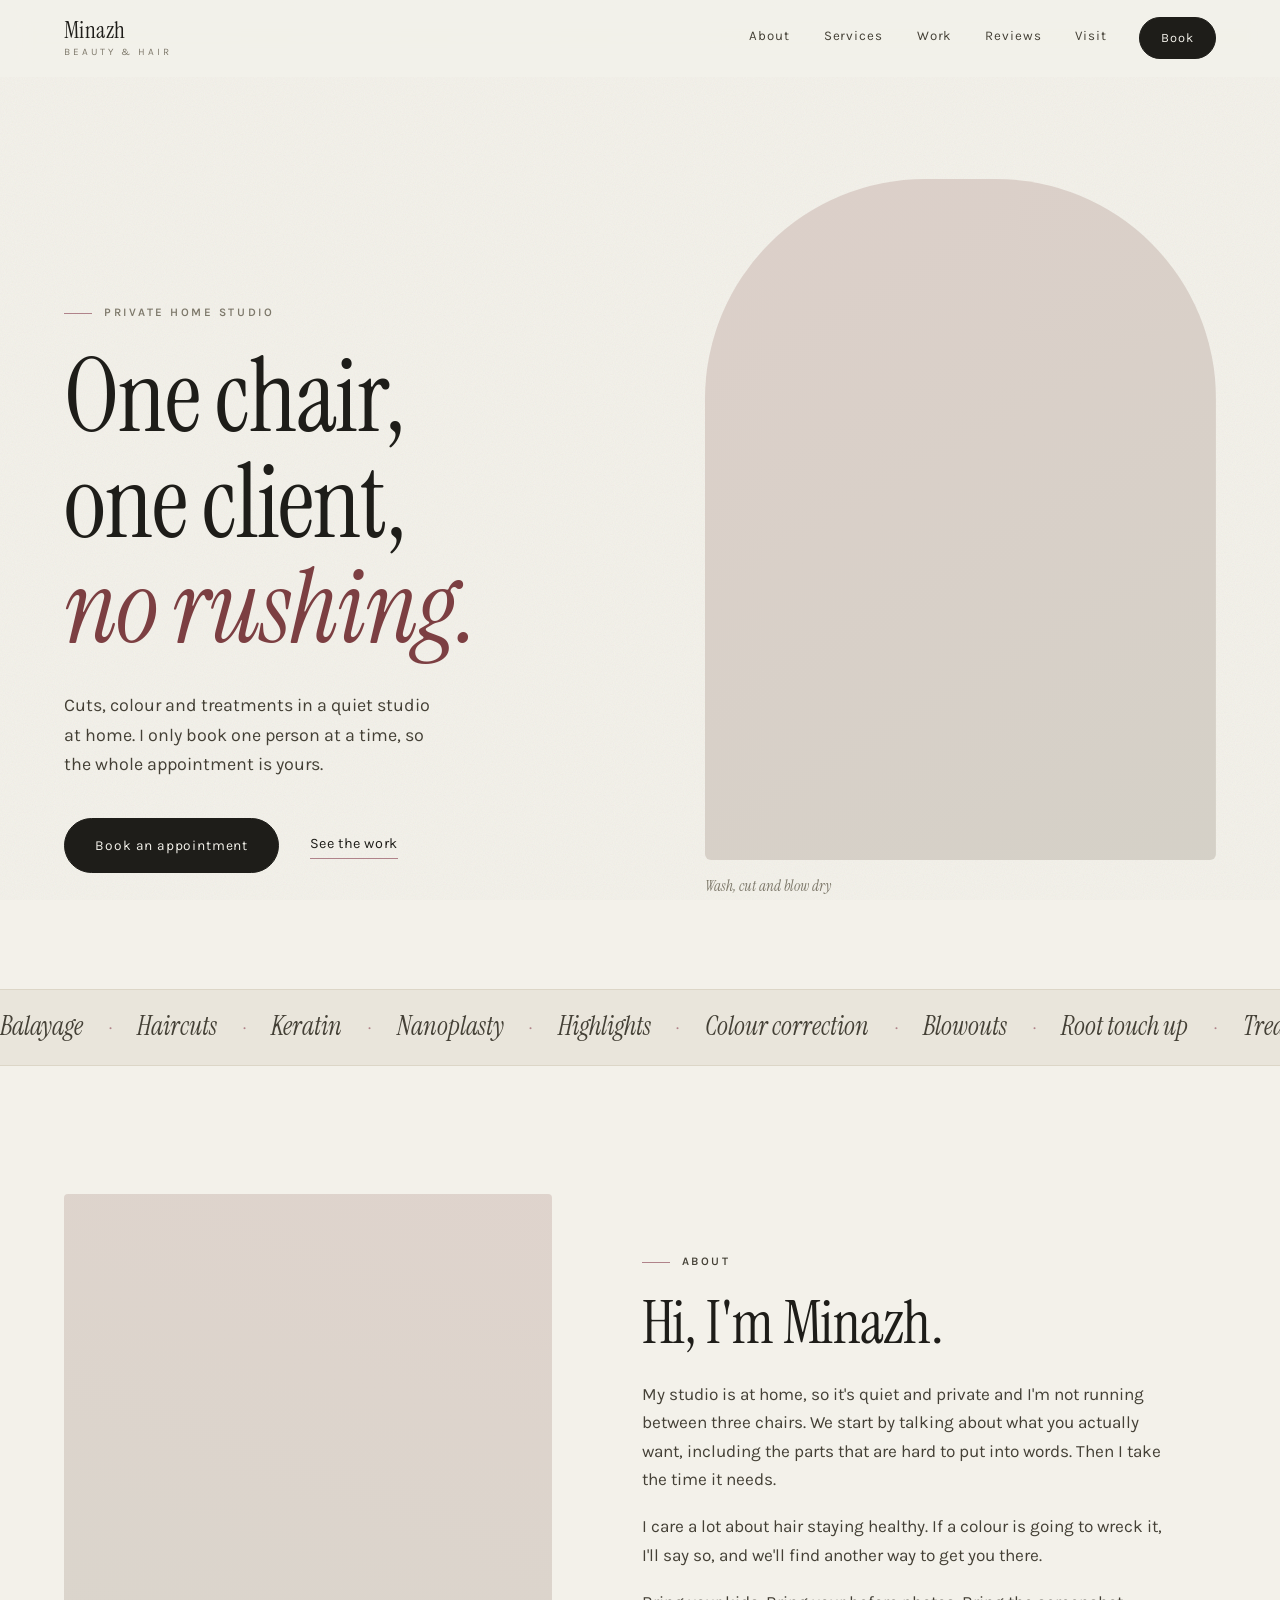
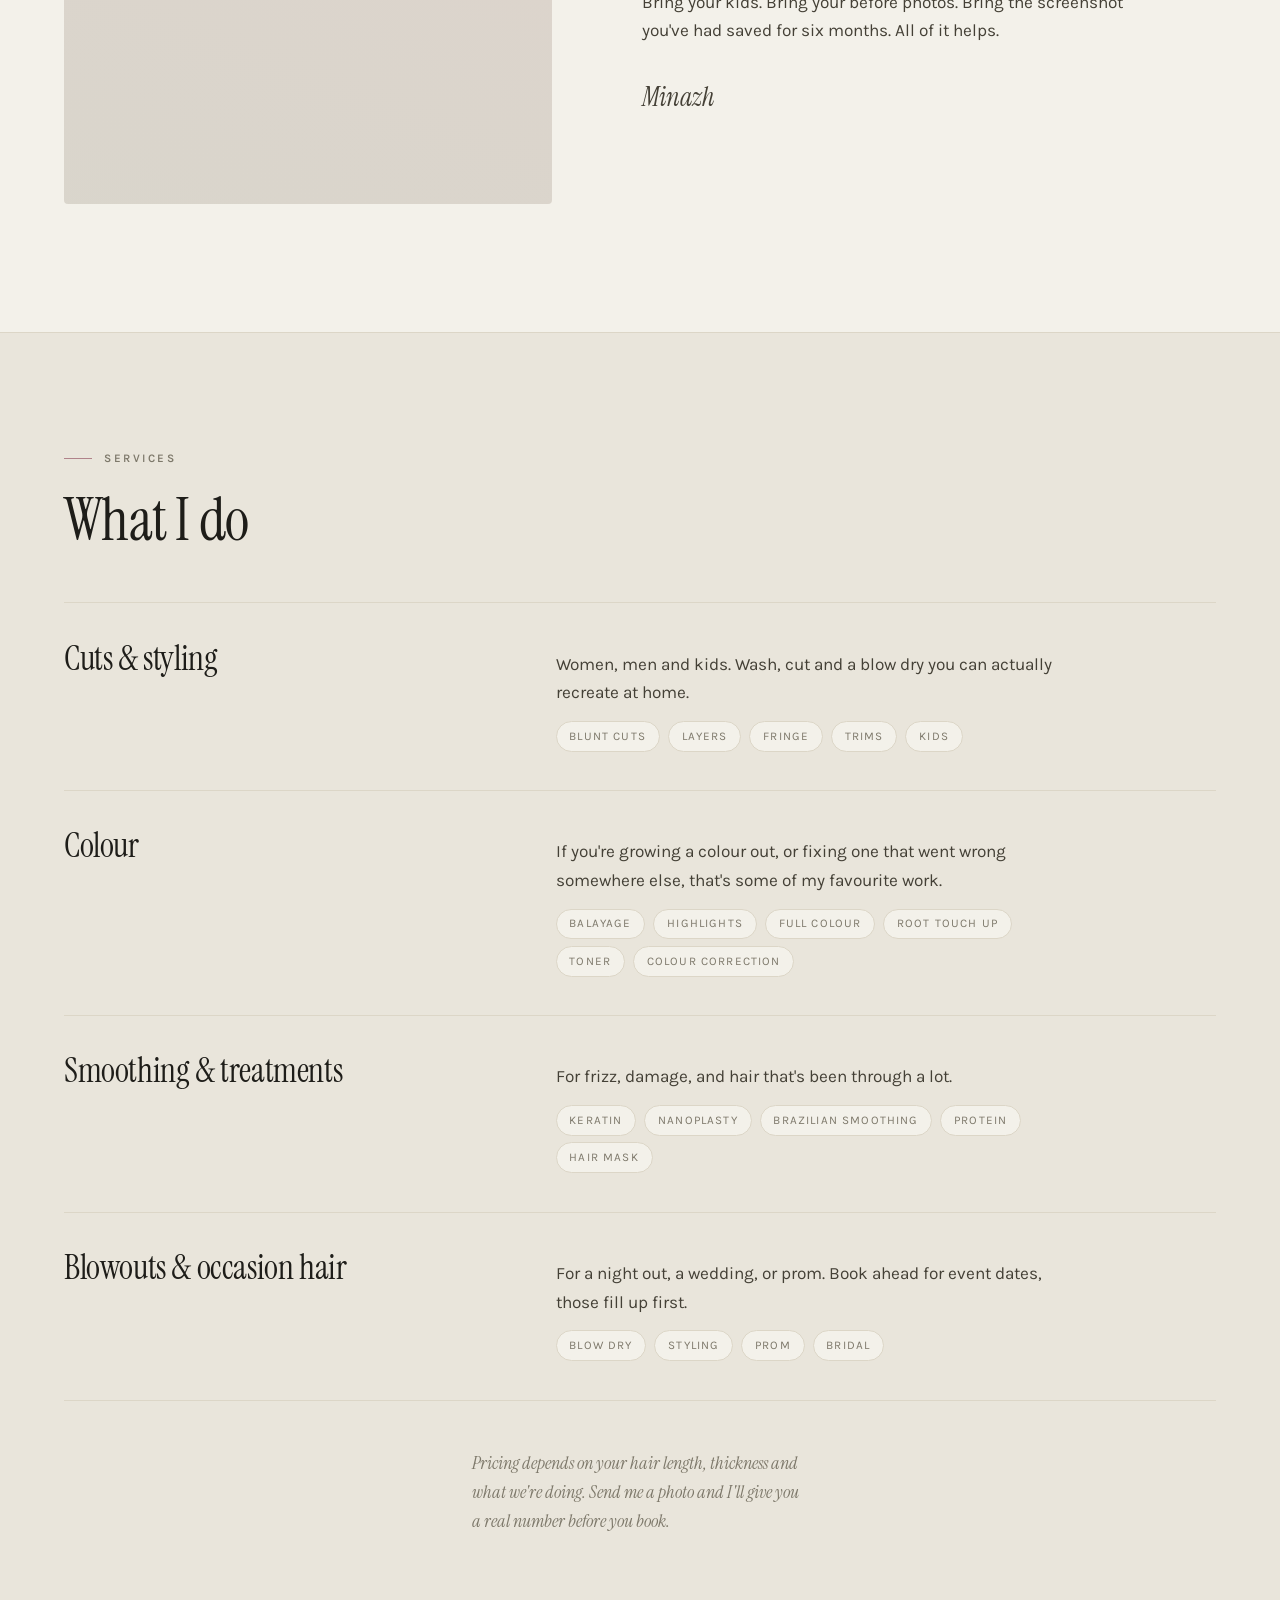
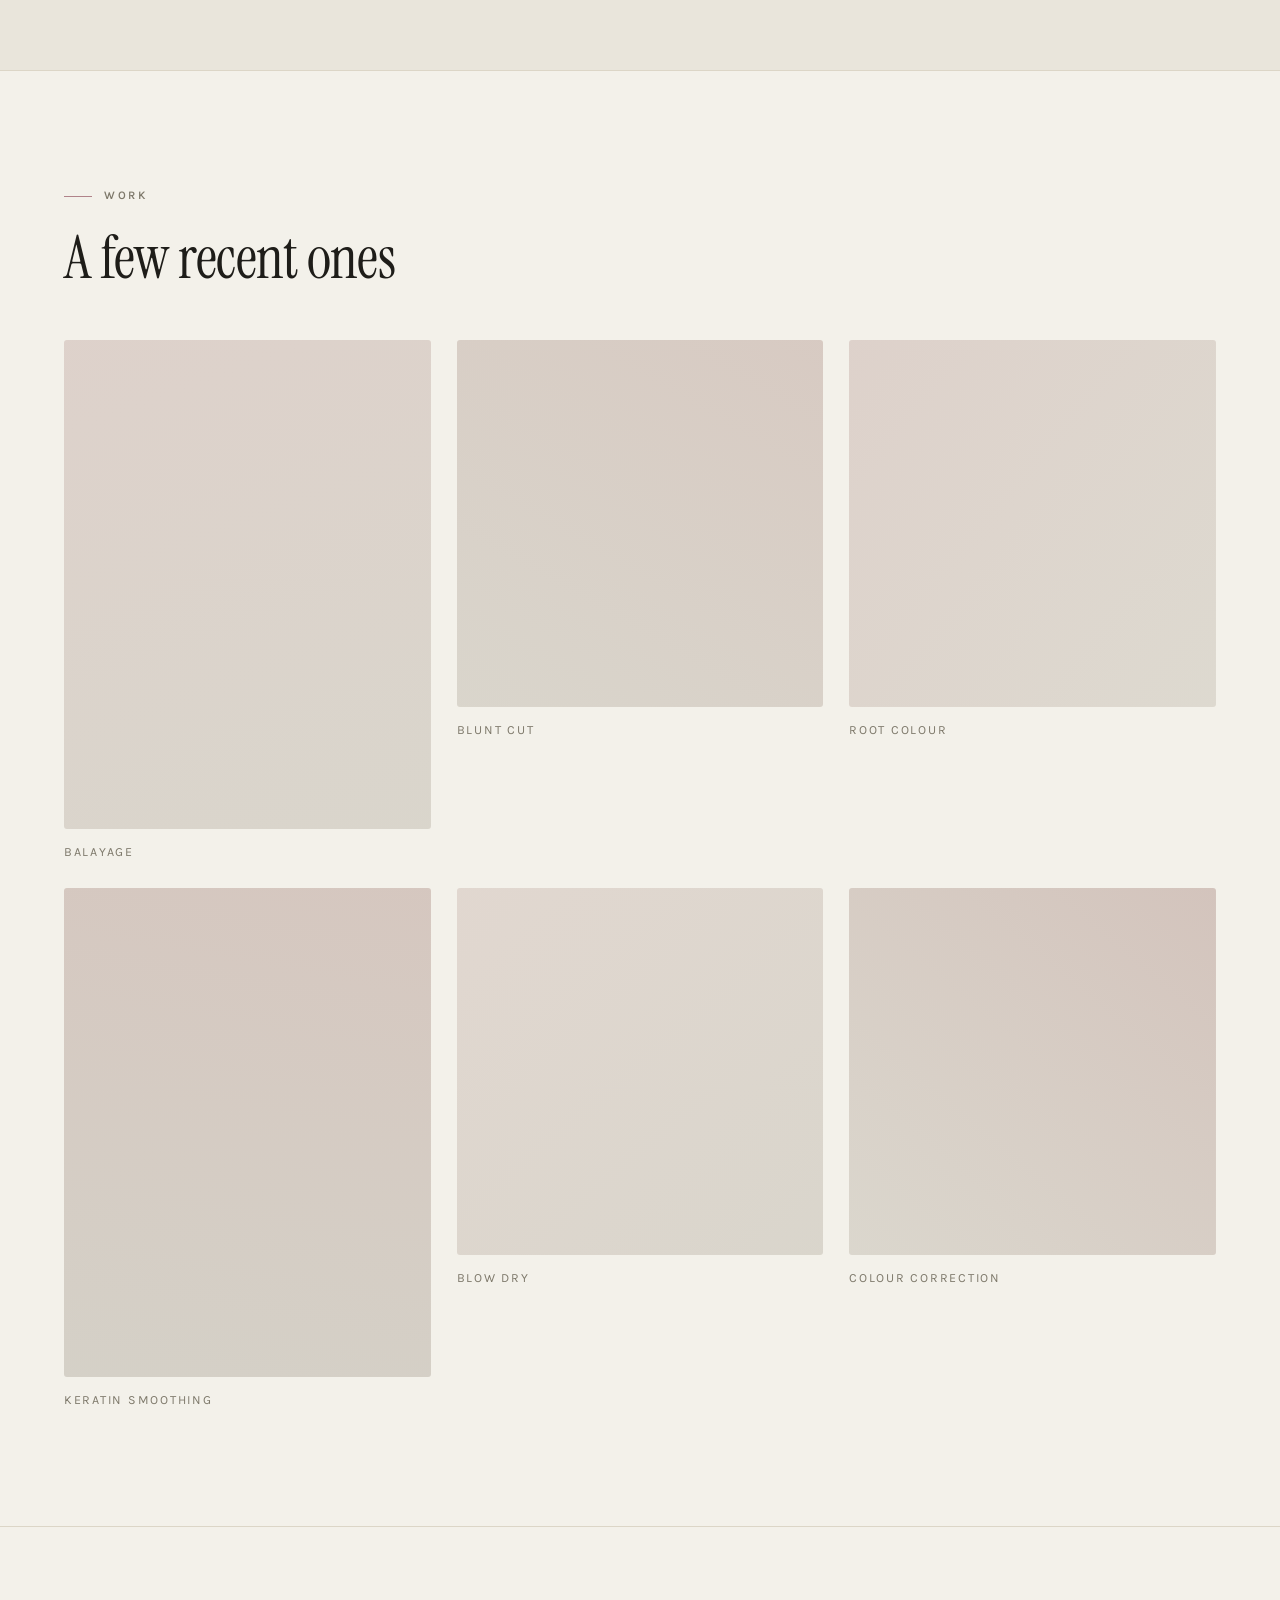
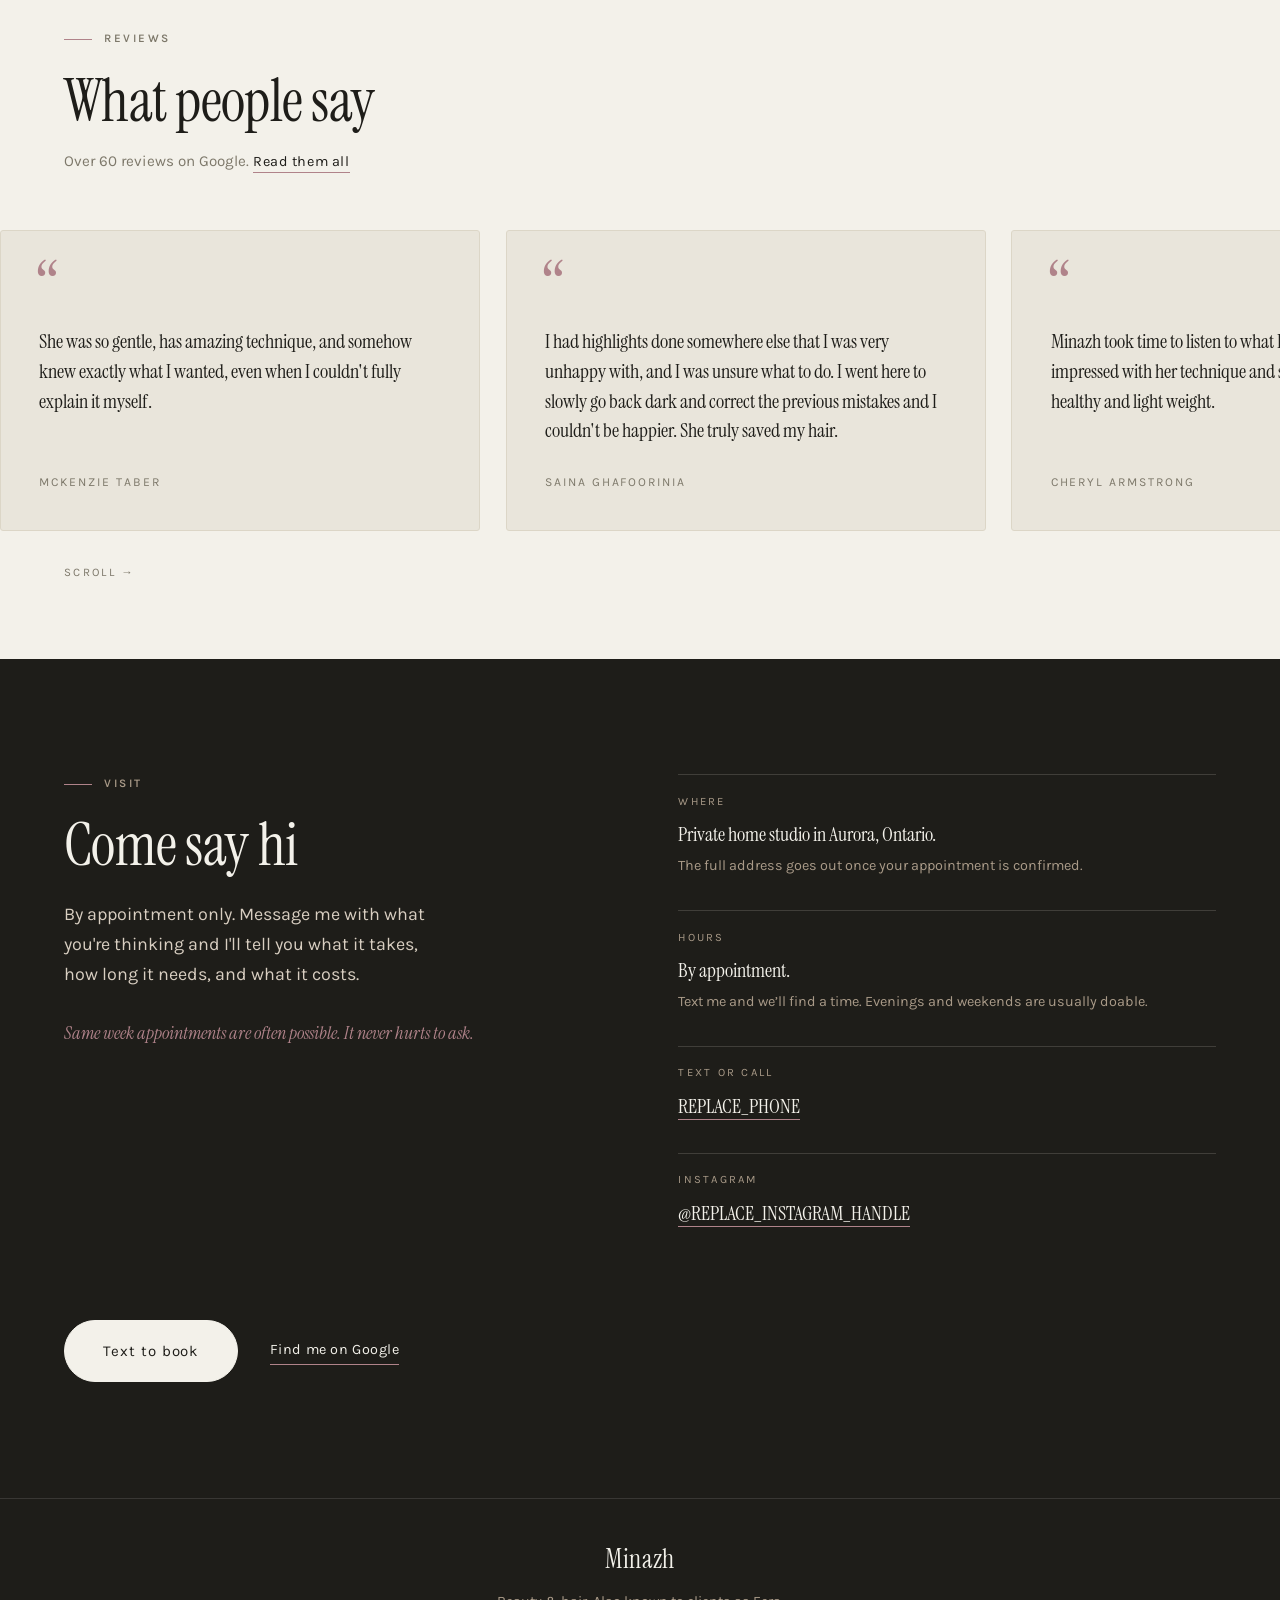
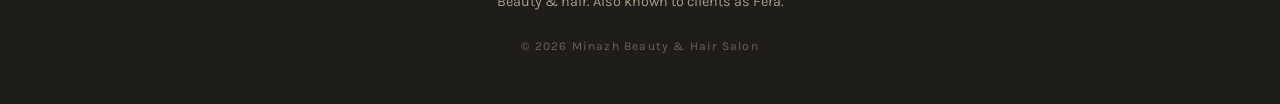
==== commit 35ed82d4: "Move the design off the generic template look Warm cream with a Fraunces display face and a terracot" ====
--- a/index.html
+++ b/index.html
@@ -11,7 +11,7 @@
 <meta property="og:type" content="website">
 <link rel="preconnect" href="https://fonts.googleapis.com">
 <link rel="preconnect" href="https://fonts.gstatic.com" crossorigin>
-<link href="https://fonts.googleapis.com/css2?family=Fraunces:opsz,wght@9..144,300;9..144,400;9..144,500&family=Karla:wght@300;400;500;600&display=swap" rel="stylesheet">
+<link href="https://fonts.googleapis.com/css2?family=Instrument+Serif:ital@0;1&family=Karla:wght@300;400;500;600&display=swap" rel="stylesheet">
 <link rel="stylesheet" href="css/style.css">
 <script type="application/ld+json">
 {
@@ -137,36 +137,39 @@
       <h2>What I do</h2>
     </div>
 
-    <ol class="svc">
-      <li class="svc__row reveal">
-        <span class="svc__num">01</span>
-        <div class="svc__body">
-          <h3>Cuts &amp; styling</h3>
-          <p>Women, men and kids. Wash, cut and a blow dry you can actually recreate at home. Blunt cuts, layers, fringe, and trims that keep your length.</p>
-        </div>
-      </li>
-      <li class="svc__row reveal">
-        <span class="svc__num">02</span>
-        <div class="svc__body">
-          <h3>Colour</h3>
-          <p>Balayage, highlights, full colour, root touch ups, toner and gloss. If you're growing a colour out, or fixing one that went wrong somewhere else, that's some of my favourite work.</p>
-        </div>
-      </li>
-      <li class="svc__row reveal">
-        <span class="svc__num">03</span>
-        <div class="svc__body">
-          <h3>Smoothing &amp; treatments</h3>
-          <p>Keratin, nanoplasty, Brazilian smoothing, protein treatments and hair masks. For frizz, damage, and hair that's been through a lot.</p>
-        </div>
-      </li>
-      <li class="svc__row reveal">
-        <span class="svc__num">04</span>
-        <div class="svc__body">
-          <h3>Blowouts &amp; occasion hair</h3>
-          <p>Blow dry and style for a night out, a wedding, or prom. Book ahead for event dates, those fill up first.</p>
-        </div>
-      </li>
-    </ol>
+    <div class="svc">
+      <div class="svc__row reveal">
+        <h3>Cuts &amp; styling</h3>
+        <div class="svc__body">
+          <p>Women, men and kids. Wash, cut and a blow dry you can actually recreate at home.</p>
+          <ul class="svc__tags"><li>Blunt cuts</li><li>Layers</li><li>Fringe</li><li>Trims</li><li>Kids</li></ul>
+        </div>
+      </div>
+
+      <div class="svc__row reveal">
+        <h3>Colour</h3>
+        <div class="svc__body">
+          <p>If you're growing a colour out, or fixing one that went wrong somewhere else, that's some of my favourite work.</p>
+          <ul class="svc__tags"><li>Balayage</li><li>Highlights</li><li>Full colour</li><li>Root touch up</li><li>Toner</li><li>Colour correction</li></ul>
+        </div>
+      </div>
+
+      <div class="svc__row reveal">
+        <h3>Smoothing &amp; treatments</h3>
+        <div class="svc__body">
+          <p>For frizz, damage, and hair that's been through a lot.</p>
+          <ul class="svc__tags"><li>Keratin</li><li>Nanoplasty</li><li>Brazilian smoothing</li><li>Protein</li><li>Hair mask</li></ul>
+        </div>
+      </div>
+
+      <div class="svc__row reveal">
+        <h3>Blowouts &amp; occasion hair</h3>
+        <div class="svc__body">
+          <p>For a night out, a wedding, or prom. Book ahead for event dates, those fill up first.</p>
+          <ul class="svc__tags"><li>Blow dry</li><li>Styling</li><li>Prom</li><li>Bridal</li></ul>
+        </div>
+      </div>
+    </div>
 
     <p class="svc__note reveal">Pricing depends on your hair length, thickness and what we're doing. Send me a photo and I'll give you a real number before you book.</p>
   </section>
--- a/css/style.css
+++ b/css/style.css
@@ -3,17 +3,17 @@
    ========================================================== */
 
 :root{
-  --bone:      #faf6f0;
-  --bone-2:    #f1e9dd;
-  --bone-3:    #e8ddcd;
-  --ink:       #221d19;
-  --ink-2:     #463d34;
-  --muted:     #857767;
-  --line:      #e3d8c8;
-  --clay:      #a35f3e;
-  --clay-soft: #c58b6c;
-
-  --serif: "Fraunces", "Hoefler Text", Georgia, "Times New Roman", serif;
+  --bone:      #f3f1ea;
+  --bone-2:    #e9e5db;
+  --bone-3:    #d9d3c5;
+  --ink:       #1e1d19;
+  --ink-2:     #444036;
+  --muted:     #7d786a;
+  --line:      #dcd6c7;
+  --clay:      #7c3f42;
+  --clay-soft: #b0838a;
+
+  --serif: "Instrument Serif", "Hoefler Text", Georgia, "Times New Roman", serif;
   --sans:  "Karla", "Helvetica Neue", Helvetica, Arial, sans-serif;
 
   --pad: clamp(1.25rem, 5vw, 5rem);
@@ -50,11 +50,11 @@
 
 h1,h2,h3{
   font-family:var(--serif);
-  font-weight:300;
-  line-height:1.02;
-  letter-spacing:-.018em;
+  font-weight:400;
+  line-height:1.03;
+  letter-spacing:-.012em;
   margin:0;
-  font-variation-settings:"opsz" 96;
+  text-wrap:balance;
 }
 h1{ font-size:clamp(3rem, 9.5vw, 6.4rem) }
 h2{ font-size:clamp(2.1rem, 5.4vw, 3.7rem) }
@@ -135,21 +135,21 @@
   width:100%; height:100%;
   background-color:var(--bone-2);
   background-image:
-    linear-gradient(150deg, rgba(197,139,108,.16), rgba(163,95,62,.05) 55%, rgba(34,29,25,.07));
+    linear-gradient(150deg, rgba(176,131,138,.16), rgba(124,63,66,.05) 55%, rgba(34,29,25,.07));
   background-size:cover;
   background-position:center;
   background-repeat:no-repeat;
   position:relative;
 }
 /* real photos layer on top; a missing file just falls back to the wash above */
-.photo--hero  { background-image:url("../images/hero.jpg"),   linear-gradient(150deg, rgba(197,139,108,.22), rgba(34,29,25,.10)) }
-.photo--studio{ background-image:url("../images/studio.jpg"), linear-gradient(200deg, rgba(197,139,108,.18), rgba(34,29,25,.08)) }
-.photo--w1{ background-image:url("../images/work-01.jpg"), linear-gradient(160deg, rgba(197,139,108,.20), rgba(34,29,25,.08)) }
-.photo--w2{ background-image:url("../images/work-02.jpg"), linear-gradient(210deg, rgba(163,95,62,.16), rgba(34,29,25,.08)) }
-.photo--w3{ background-image:url("../images/work-03.jpg"), linear-gradient(130deg, rgba(197,139,108,.20), rgba(34,29,25,.06)) }
-.photo--w4{ background-image:url("../images/work-04.jpg"), linear-gradient(190deg, rgba(163,95,62,.18), rgba(34,29,25,.10)) }
-.photo--w5{ background-image:url("../images/work-05.jpg"), linear-gradient(140deg, rgba(197,139,108,.14), rgba(34,29,25,.08)) }
-.photo--w6{ background-image:url("../images/work-06.jpg"), linear-gradient(220deg, rgba(163,95,62,.20), rgba(34,29,25,.07)) }
+.photo--hero  { background-image:url("../images/hero.jpg"),   linear-gradient(150deg, rgba(176,131,138,.22), rgba(34,29,25,.10)) }
+.photo--studio{ background-image:url("../images/studio.jpg"), linear-gradient(200deg, rgba(176,131,138,.18), rgba(34,29,25,.08)) }
+.photo--w1{ background-image:url("../images/work-01.jpg"), linear-gradient(160deg, rgba(176,131,138,.20), rgba(34,29,25,.08)) }
+.photo--w2{ background-image:url("../images/work-02.jpg"), linear-gradient(210deg, rgba(124,63,66,.16), rgba(34,29,25,.08)) }
+.photo--w3{ background-image:url("../images/work-03.jpg"), linear-gradient(130deg, rgba(176,131,138,.20), rgba(34,29,25,.06)) }
+.photo--w4{ background-image:url("../images/work-04.jpg"), linear-gradient(190deg, rgba(124,63,66,.18), rgba(34,29,25,.10)) }
+.photo--w5{ background-image:url("../images/work-05.jpg"), linear-gradient(140deg, rgba(176,131,138,.14), rgba(34,29,25,.08)) }
+.photo--w6{ background-image:url("../images/work-06.jpg"), linear-gradient(220deg, rgba(124,63,66,.20), rgba(34,29,25,.07)) }
 
 .caption{
   font-family:var(--serif);
@@ -335,26 +335,36 @@
 }
 .svc__row{
   display:grid;
-  grid-template-columns:auto 1fr;
-  gap:clamp(1.25rem, 4vw, 3.5rem);
+  grid-template-columns:minmax(11rem, .8fr) 1.2fr;
+  gap:clamp(.6rem, 4vw, 3.5rem);
+  align-items:baseline;
   padding:clamp(1.75rem, 3vw, 2.6rem) 0;
   border-top:1px solid var(--line);
   transition:padding-left .45s var(--ease);
 }
 .svc__row:last-child{ border-bottom:1px solid var(--line) }
 .svc__row:hover{ padding-left:.85rem }
-.svc__num{
-  font-family:var(--serif);
-  font-size:.9rem;
-  color:var(--clay-soft);
+.svc__row h3{
+  margin:0;
+  transition:color .35s var(--ease);
+}
+.svc__row:hover h3{ color:var(--clay) }
+.svc__body{ max-width:52ch }
+.svc__body p{ color:var(--ink-2); margin:0 0 .9rem }
+.svc__tags{
+  list-style:none; margin:0; padding:0;
+  display:flex; flex-wrap:wrap; gap:.4rem .5rem;
+}
+.svc__tags li{
+  font-size:.73rem;
   letter-spacing:.1em;
-  padding-top:.6rem;
-  transition:color .35s var(--ease);
-}
-.svc__row:hover .svc__num{ color:var(--clay) }
-.svc__body{ max-width:56ch }
-.svc__body h3{ margin:0 0 .6rem }
-.svc__body p{ color:var(--ink-2); margin:0 }
+  text-transform:uppercase;
+  color:var(--muted);
+  border:1px solid var(--line);
+  border-radius:100px;
+  padding:.3rem .8rem;
+  background:var(--bone);
+}
 .svc__note{
   max-width:var(--max);
   padding:clamp(2rem, 4vw, 3rem) var(--pad) 0;
@@ -534,14 +544,15 @@
 
 /* ── reveal ───────────────────────────────────────────── */
 
-.reveal{
+.reveal{ opacity:1 }
+.js .reveal{
   opacity:0;
   transform:translateY(22px);
   transition:opacity .9s var(--ease), transform .9s var(--ease);
 }
 .reveal.is-in{ opacity:1; transform:none }
 @media (prefers-reduced-motion: reduce){
-  .reveal{ opacity:1; transform:none; transition:none }
+  .reveal, .js .reveal{ opacity:1; transform:none; transition:none }
 }
 
 /* ── responsive ───────────────────────────────────────── */
@@ -562,12 +573,13 @@
   .grid{ grid-template-columns:repeat(2, 1fr) }
   .tile--tall .photo{ aspect-ratio:1/1 }
 
+  .svc__row{ grid-template-columns:1fr; gap:.7rem }
+
   .visit__inner{ grid-template-columns:1fr }
 }
 
 @media (max-width: 540px){
   .grid{ grid-template-columns:1fr }
-  .svc__row{ grid-template-columns:1fr; gap:.5rem }
-  .svc__num{ padding-top:0 }
+  .svc__row{ gap:.6rem }
   .hero__cta{ gap:1.4rem }
 }
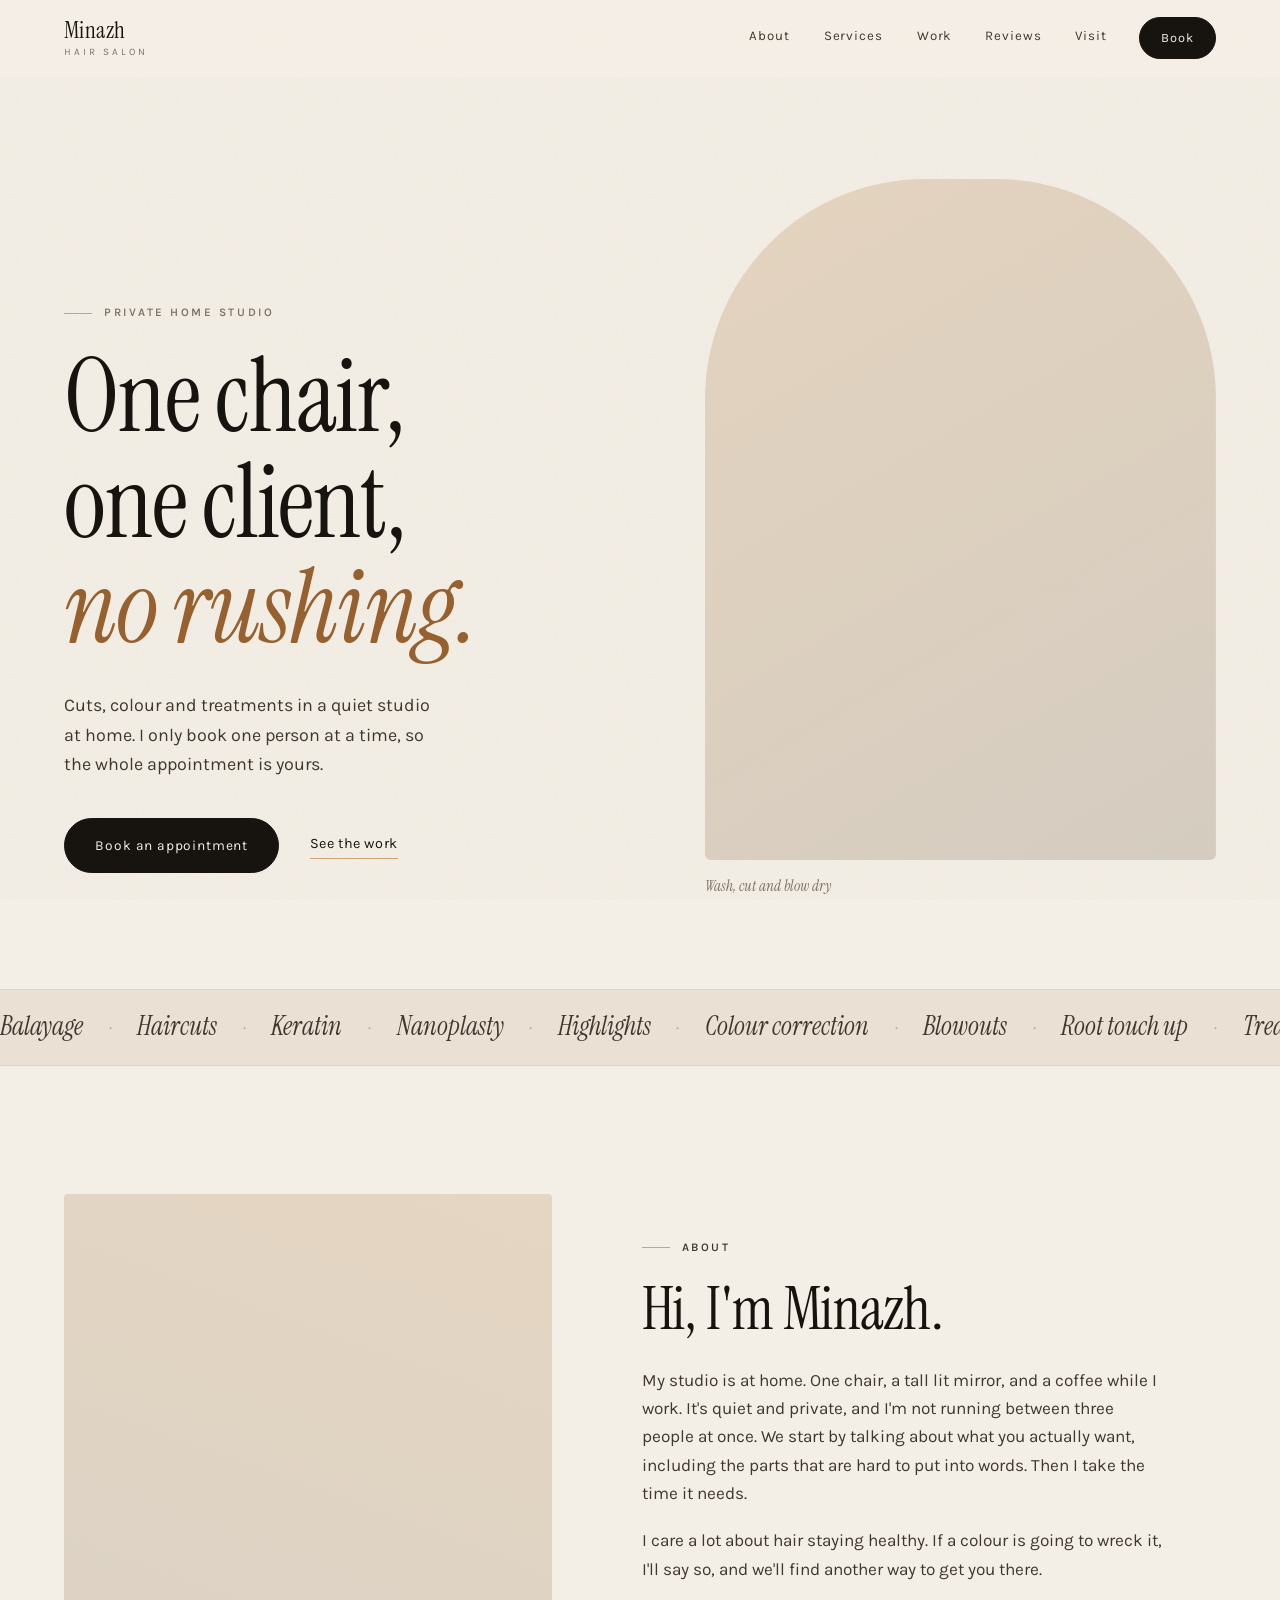
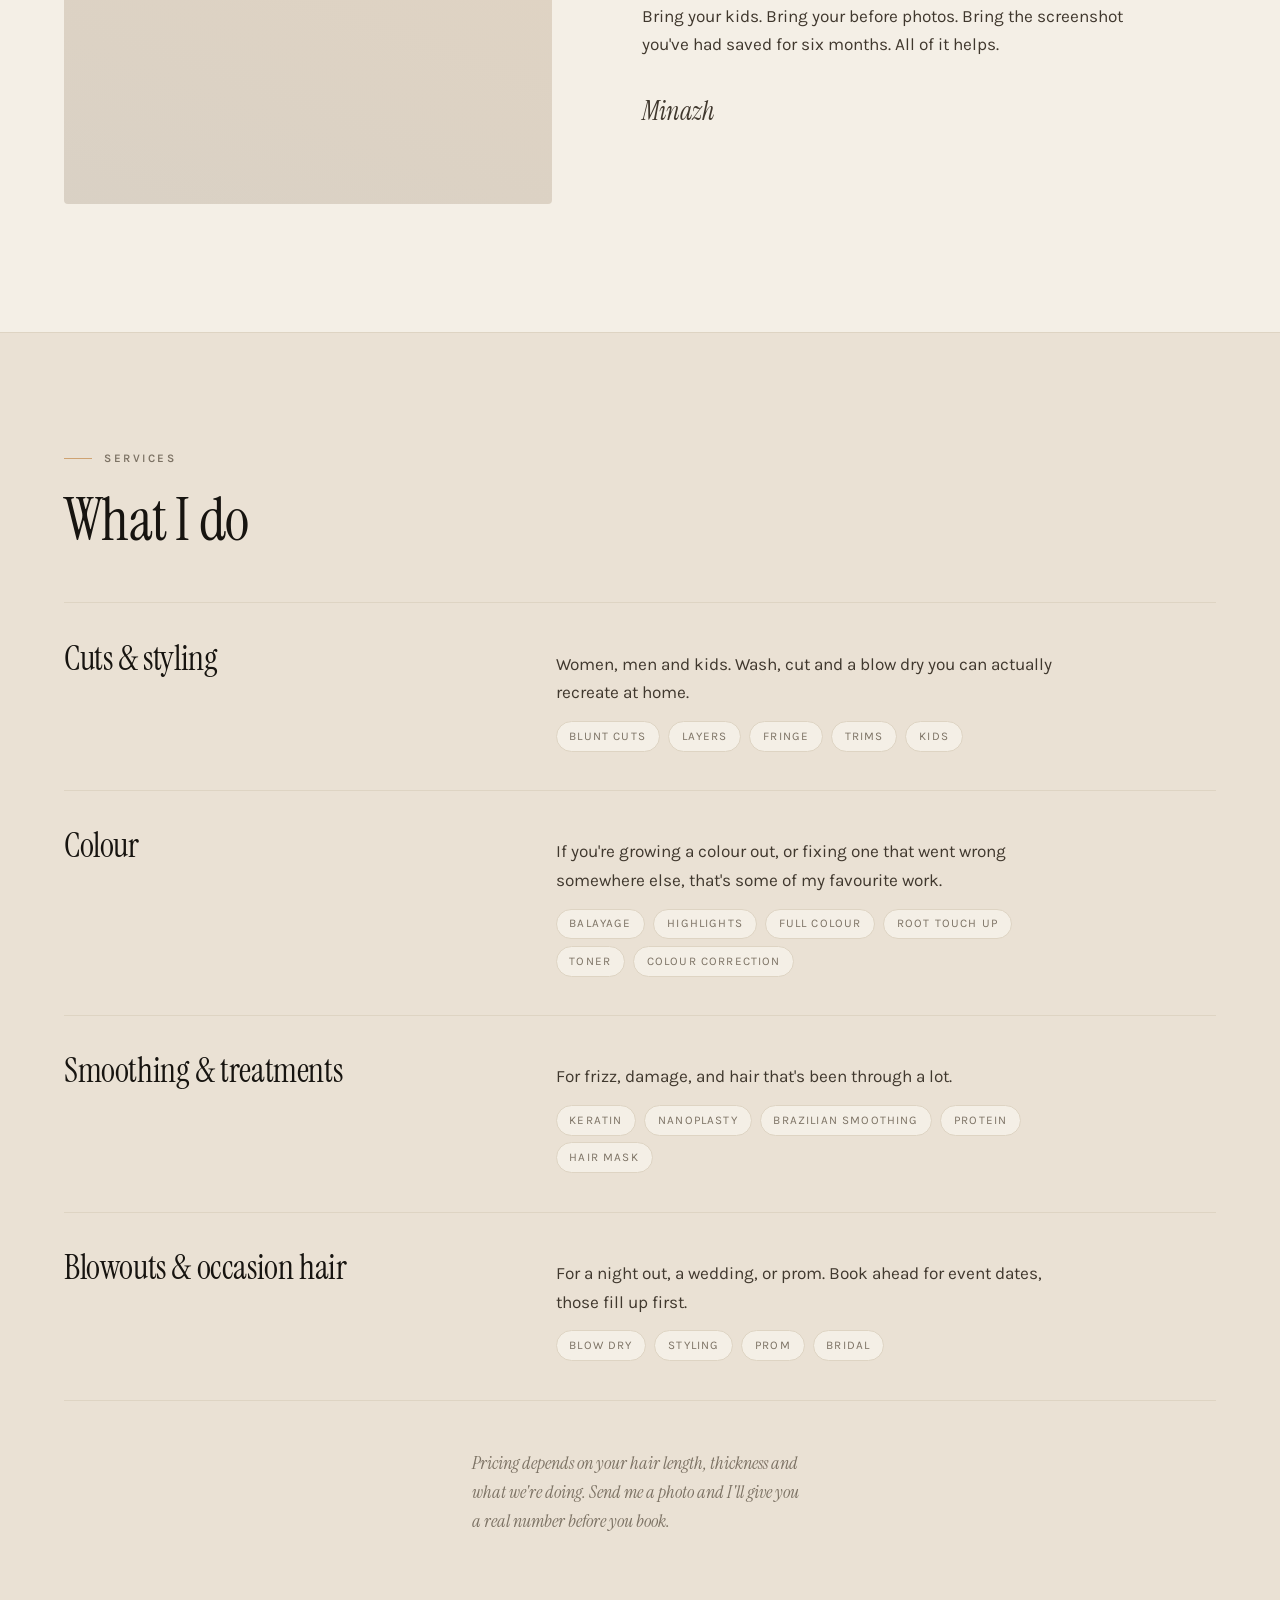
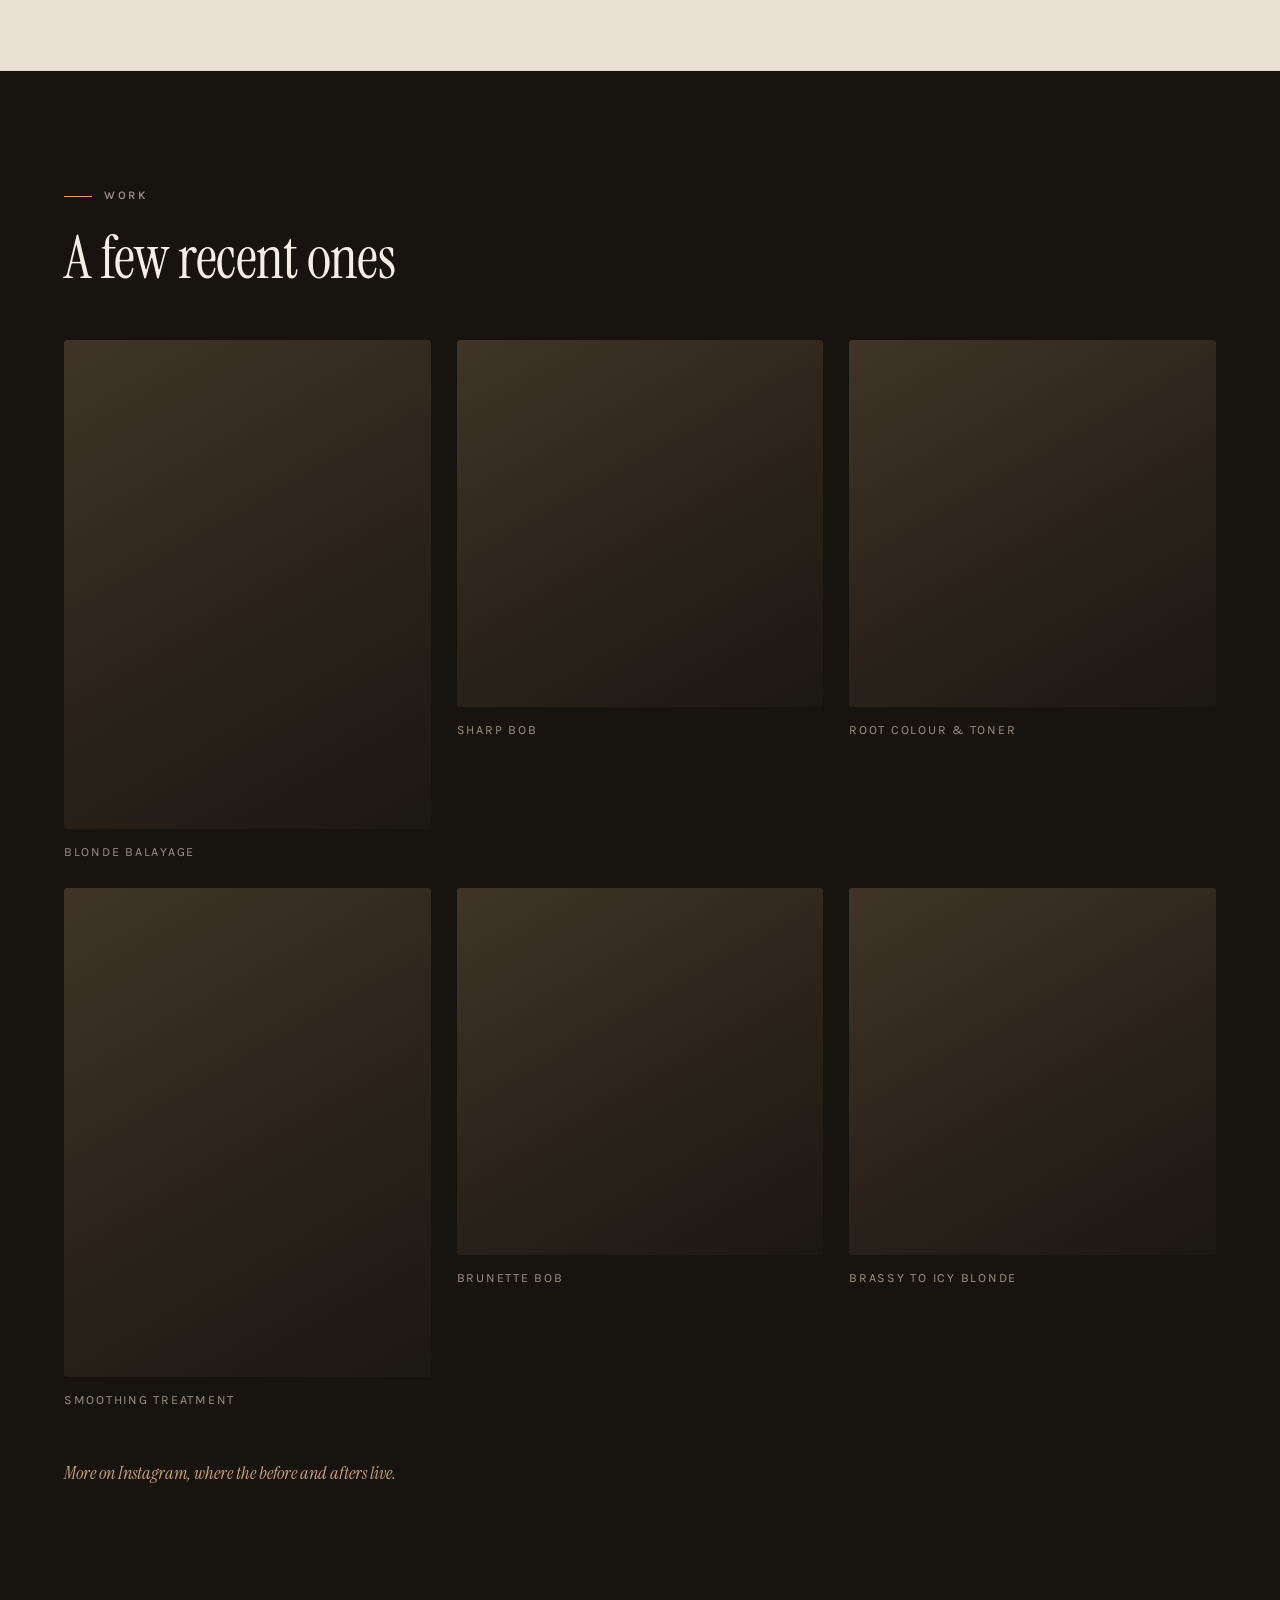
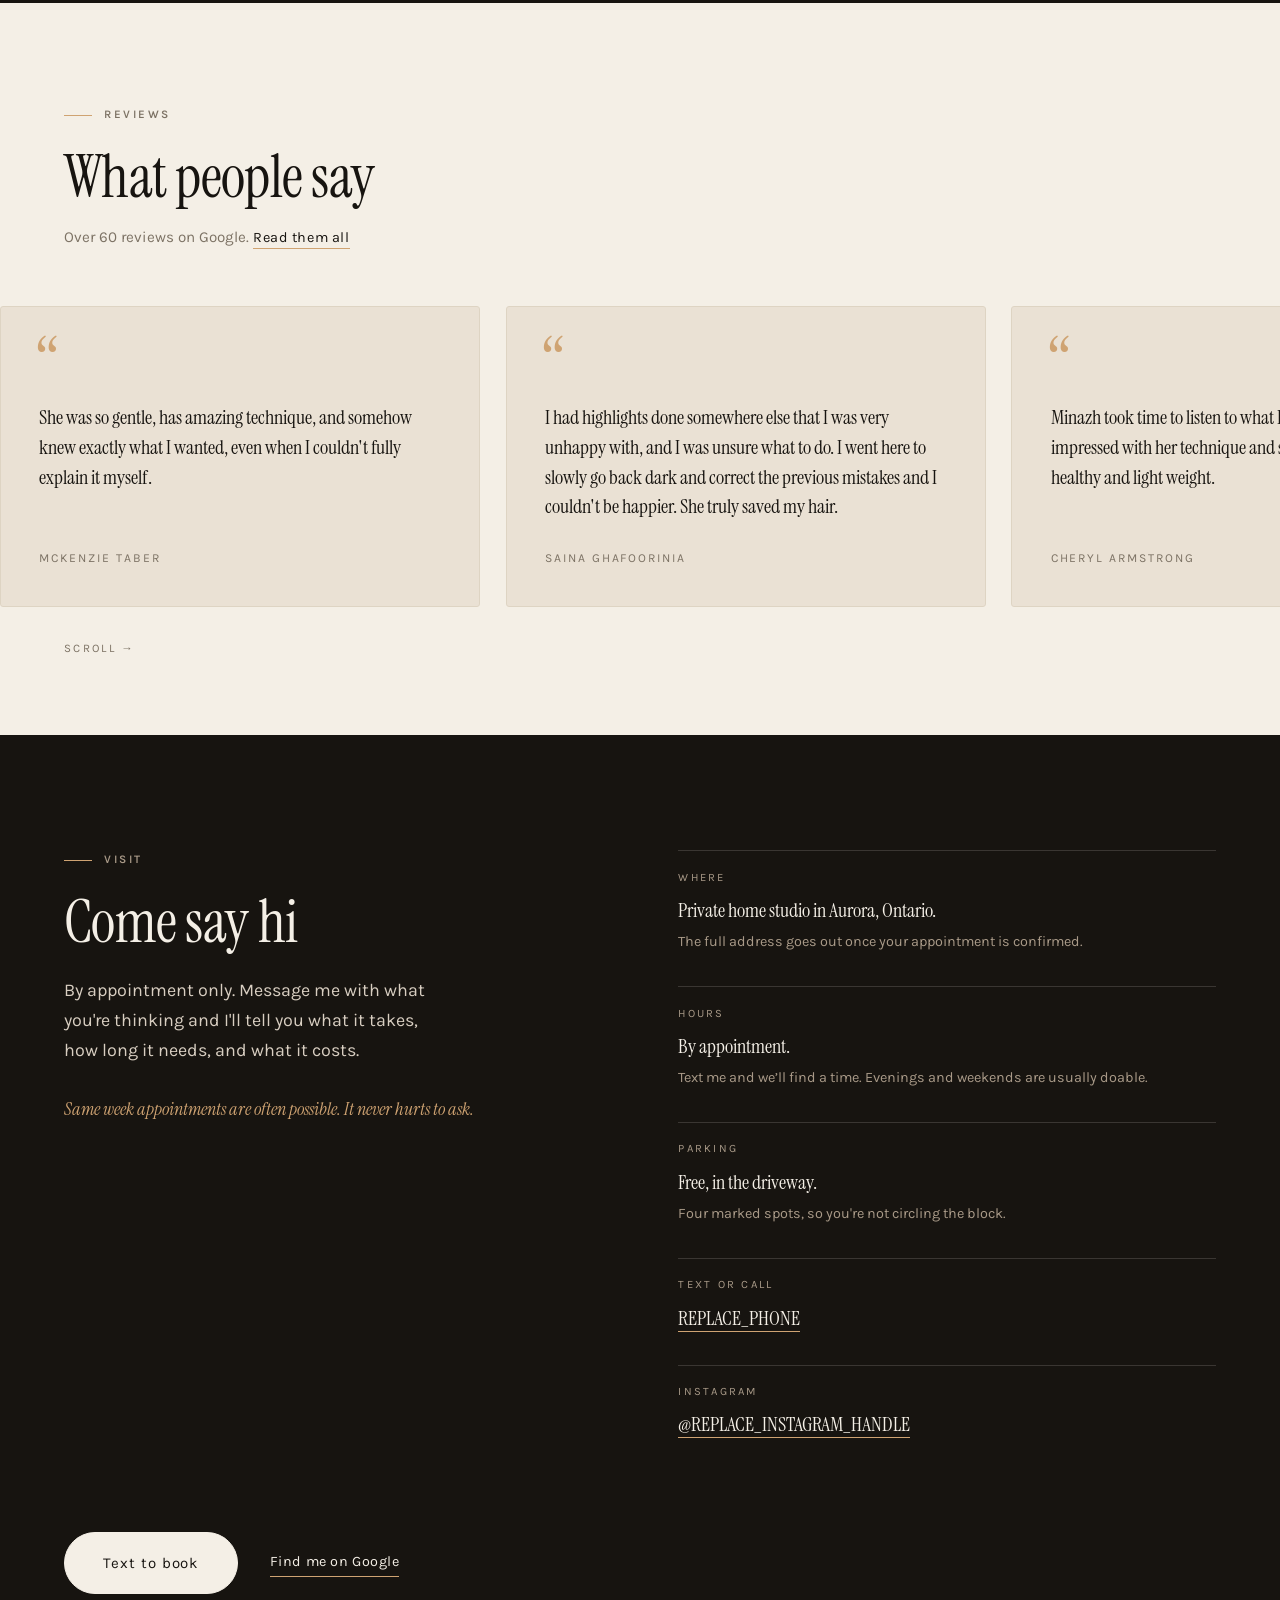
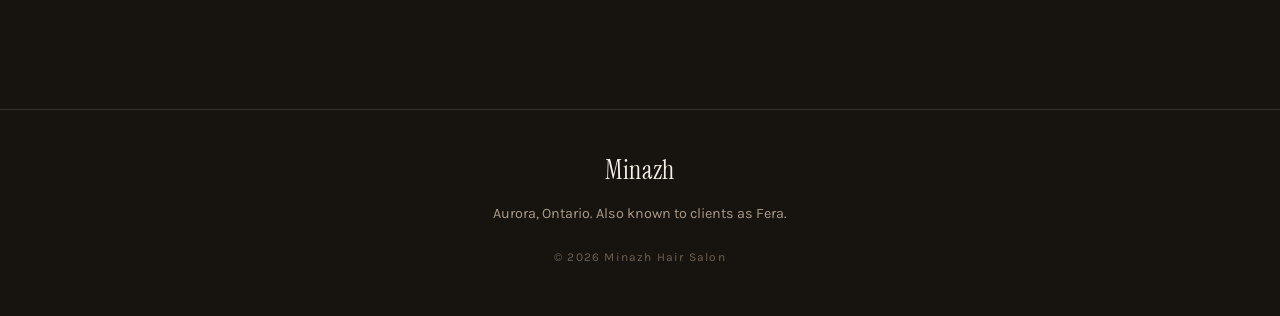
==== commit 87ead6e5: "Match the site to the actual salon Working from photos of the listing rather than guesses:  - The si" ====
--- a/index.html
+++ b/index.html
@@ -3,10 +3,10 @@
 <head>
 <meta charset="utf-8">
 <meta name="viewport" content="width=device-width, initial-scale=1">
-<title>Minazh Beauty &amp; Hair Salon</title>
-<meta name="description" content="A private home hair studio. Cuts, colour, balayage, keratin and nanoplasty smoothing, treatments and blowouts. One client at a time, by appointment.">
+<title>Minazh Hair Salon</title>
+<meta name="description" content="A private home hair studio in Aurora, Ontario. Cuts, colour, balayage, keratin and nanoplasty smoothing, treatments and blowouts. One client at a time, by appointment, with free parking in the driveway.">
 <link rel="icon" href="favicon.svg" type="image/svg+xml">
-<meta property="og:title" content="Minazh Beauty &amp; Hair Salon">
+<meta property="og:title" content="Minazh Hair Salon">
 <meta property="og:description" content="A private home hair studio. One client at a time, by appointment.">
 <meta property="og:type" content="website">
 <link rel="preconnect" href="https://fonts.googleapis.com">
@@ -17,8 +17,8 @@
 {
   "@context": "https://schema.org",
   "@type": "HairSalon",
-  "name": "Minazh Beauty & Hair Salon",
-  "alternateName": "Fera Beauty & Hair Salon",
+  "name": "Minazh Hair Salon",
+  "alternateName": ["Minazh Beauty and Hair Salon", "Fera Hair Salon"],
   "description": "A private home hair studio in Aurora, Ontario. Cuts, colour, balayage, highlights, colour correction, keratin and nanoplasty smoothing, treatments and blowouts. One client at a time, by appointment.",
   "url": "REPLACE_SITE_URL",
   "telephone": "REPLACE_PHONE",
@@ -57,7 +57,7 @@
   <div class="nav__inner">
     <a class="mark" href="#top">
       <span class="mark__name">Minazh</span>
-      <span class="mark__sub">beauty &amp; hair</span>
+      <span class="mark__sub">hair salon</span>
     </a>
 
     <nav class="nav__links" aria-label="Main">
@@ -123,7 +123,7 @@
     <div class="about__text reveal">
       <p class="eyebrow">About</p>
       <h2>Hi, I'm Minazh.</h2>
-      <p>My studio is at home, so it's quiet and private and I'm not running between three chairs. We start by talking about what you actually want, including the parts that are hard to put into words. Then I take the time it needs.</p>
+      <p>My studio is at home. One chair, a tall lit mirror, and a coffee while I work. It's quiet and private, and I'm not running between three people at once. We start by talking about what you actually want, including the parts that are hard to put into words. Then I take the time it needs.</p>
       <p>I care a lot about hair staying healthy. If a colour is going to wreck it, I'll say so, and we'll find another way to get you there.</p>
       <p>Bring your kids. Bring your before photos. Bring the screenshot you've had saved for six months. All of it helps.</p>
       <p class="sig">Minazh</p>
@@ -176,18 +176,22 @@
 
   <!-- ── work ─────────────────────────────────────────── -->
   <section class="work" id="work">
-    <div class="work__head reveal">
-      <p class="eyebrow">Work</p>
-      <h2>A few recent ones</h2>
-    </div>
-
-    <div class="grid">
-      <figure class="tile tile--tall reveal"><div class="photo photo--w1" role="img" aria-label="Balayage"></div><figcaption>Balayage</figcaption></figure>
-      <figure class="tile reveal"><div class="photo photo--w2" role="img" aria-label="Blunt cut"></div><figcaption>Blunt cut</figcaption></figure>
-      <figure class="tile reveal"><div class="photo photo--w3" role="img" aria-label="Root colour"></div><figcaption>Root colour</figcaption></figure>
-      <figure class="tile tile--tall reveal"><div class="photo photo--w4" role="img" aria-label="Keratin smoothing"></div><figcaption>Keratin smoothing</figcaption></figure>
-      <figure class="tile reveal"><div class="photo photo--w5" role="img" aria-label="Blow dry"></div><figcaption>Blow dry</figcaption></figure>
-      <figure class="tile reveal"><div class="photo photo--w6" role="img" aria-label="Colour correction"></div><figcaption>Colour correction</figcaption></figure>
+    <div class="work__inner">
+      <div class="work__head reveal">
+        <p class="eyebrow">Work</p>
+        <h2>A few recent ones</h2>
+      </div>
+
+      <div class="grid">
+        <figure class="tile tile--tall reveal"><div class="photo photo--w1" role="img" aria-label="Blonde balayage"></div><figcaption>Blonde balayage</figcaption></figure>
+        <figure class="tile reveal"><div class="photo photo--w2" role="img" aria-label="Sharp bob"></div><figcaption>Sharp bob</figcaption></figure>
+        <figure class="tile reveal"><div class="photo photo--w3" role="img" aria-label="Root colour and toner"></div><figcaption>Root colour &amp; toner</figcaption></figure>
+        <figure class="tile tile--tall reveal"><div class="photo photo--w4" role="img" aria-label="Smoothing treatment"></div><figcaption>Smoothing treatment</figcaption></figure>
+        <figure class="tile reveal"><div class="photo photo--w5" role="img" aria-label="Brunette bob"></div><figcaption>Brunette bob</figcaption></figure>
+        <figure class="tile reveal"><div class="photo photo--w6" role="img" aria-label="Brassy to icy blonde"></div><figcaption>Brassy to icy blonde</figcaption></figure>
+      </div>
+
+      <p class="work__note reveal">More on Instagram, where the before and afters live.</p>
     </div>
   </section>
 
@@ -268,6 +272,10 @@
           <dd>By appointment.<br><span class="muted">Text me and we’ll find a time. Evenings and weekends are usually doable.</span></dd>
         </div>
         <div>
+          <dt>Parking</dt>
+          <dd>Free, in the driveway.<br><span class="muted">Four marked spots, so you're not circling the block.</span></dd>
+        </div>
+        <div>
           <dt>Text or call</dt>
           <dd><a href="tel:REPLACE_PHONE_DIGITS">REPLACE_PHONE</a></dd>
         </div>
@@ -289,8 +297,8 @@
 <footer class="foot">
   <div class="foot__inner">
     <span class="mark__name">Minazh</span>
-    <p class="foot__note">Beauty &amp; hair. Also known to clients as Fera.</p>
-    <p class="foot__fine">&copy; <span id="year">2026</span> Minazh Beauty &amp; Hair Salon</p>
+    <p class="foot__note">Aurora, Ontario. Also known to clients as Fera.</p>
+    <p class="foot__fine">&copy; <span id="year">2026</span> Minazh Hair Salon</p>
   </div>
 </footer>
 
--- a/css/style.css
+++ b/css/style.css
@@ -3,15 +3,15 @@
    ========================================================== */
 
 :root{
-  --bone:      #f3f1ea;
-  --bone-2:    #e9e5db;
-  --bone-3:    #d9d3c5;
-  --ink:       #1e1d19;
-  --ink-2:     #444036;
-  --muted:     #7d786a;
-  --line:      #dcd6c7;
-  --clay:      #7c3f42;
-  --clay-soft: #b0838a;
+  --bone:      #f4efe6;
+  --bone-2:    #eae1d4;
+  --bone-3:    #dbcfbb;
+  --ink:       #171410;
+  --ink-2:     #40382e;
+  --muted:     #7c7264;
+  --line:      #ded4c3;
+  --clay:      #96602f;
+  --clay-soft: #cfa372;
 
   --serif: "Instrument Serif", "Hoefler Text", Georgia, "Times New Roman", serif;
   --sans:  "Karla", "Helvetica Neue", Helvetica, Arial, sans-serif;
@@ -135,21 +135,21 @@
   width:100%; height:100%;
   background-color:var(--bone-2);
   background-image:
-    linear-gradient(150deg, rgba(176,131,138,.16), rgba(124,63,66,.05) 55%, rgba(34,29,25,.07));
+    linear-gradient(150deg, rgba(207,163,114,.16), rgba(150,96,47,.05) 55%, rgba(23,20,16,.07));
   background-size:cover;
   background-position:center;
   background-repeat:no-repeat;
   position:relative;
 }
 /* real photos layer on top; a missing file just falls back to the wash above */
-.photo--hero  { background-image:url("../images/hero.jpg"),   linear-gradient(150deg, rgba(176,131,138,.22), rgba(34,29,25,.10)) }
-.photo--studio{ background-image:url("../images/studio.jpg"), linear-gradient(200deg, rgba(176,131,138,.18), rgba(34,29,25,.08)) }
-.photo--w1{ background-image:url("../images/work-01.jpg"), linear-gradient(160deg, rgba(176,131,138,.20), rgba(34,29,25,.08)) }
-.photo--w2{ background-image:url("../images/work-02.jpg"), linear-gradient(210deg, rgba(124,63,66,.16), rgba(34,29,25,.08)) }
-.photo--w3{ background-image:url("../images/work-03.jpg"), linear-gradient(130deg, rgba(176,131,138,.20), rgba(34,29,25,.06)) }
-.photo--w4{ background-image:url("../images/work-04.jpg"), linear-gradient(190deg, rgba(124,63,66,.18), rgba(34,29,25,.10)) }
-.photo--w5{ background-image:url("../images/work-05.jpg"), linear-gradient(140deg, rgba(176,131,138,.14), rgba(34,29,25,.08)) }
-.photo--w6{ background-image:url("../images/work-06.jpg"), linear-gradient(220deg, rgba(124,63,66,.20), rgba(34,29,25,.07)) }
+.photo--hero  { background-image:url("../images/hero.jpg"),   linear-gradient(150deg, rgba(207,163,114,.22), rgba(23,20,16,.10)) }
+.photo--studio{ background-image:url("../images/studio.jpg"), linear-gradient(200deg, rgba(207,163,114,.18), rgba(23,20,16,.08)) }
+.photo--w1{ background-image:url("../images/work-01.jpg"), linear-gradient(160deg, rgba(207,163,114,.20), rgba(23,20,16,.08)) }
+.photo--w2{ background-image:url("../images/work-02.jpg"), linear-gradient(210deg, rgba(150,96,47,.16), rgba(23,20,16,.08)) }
+.photo--w3{ background-image:url("../images/work-03.jpg"), linear-gradient(130deg, rgba(207,163,114,.20), rgba(23,20,16,.06)) }
+.photo--w4{ background-image:url("../images/work-04.jpg"), linear-gradient(190deg, rgba(150,96,47,.18), rgba(23,20,16,.10)) }
+.photo--w5{ background-image:url("../images/work-05.jpg"), linear-gradient(140deg, rgba(207,163,114,.14), rgba(23,20,16,.08)) }
+.photo--w6{ background-image:url("../images/work-06.jpg"), linear-gradient(220deg, rgba(150,96,47,.20), rgba(23,20,16,.07)) }
 
 .caption{
   font-family:var(--serif);
@@ -163,7 +163,7 @@
 
 .nav{
   position:sticky; top:0; z-index:50;
-  background:color-mix(in srgb, var(--bone) 86%, transparent);
+  background:color-mix(in srgb, var(--bone) 94%, transparent);
   backdrop-filter:saturate(1.4) blur(14px);
   border-bottom:1px solid transparent;
   transition:border-color .4s var(--ease), background .4s var(--ease);
@@ -380,10 +380,18 @@
 
 .work{
   position:relative; z-index:2;
-  max-width:var(--max); margin:0 auto;
-  padding:clamp(4rem, 9vw, 8rem) var(--pad);
-}
+  background:var(--ink);
+  color:var(--bone);
+  padding:clamp(4rem, 9vw, 8rem) 0;
+}
+.work__inner{ max-width:var(--max); margin:0 auto; padding:0 var(--pad) }
 .work__head{ margin-bottom:clamp(2rem, 4vw, 3.5rem) }
+.work .eyebrow{ color:#9b9082 }
+.work .eyebrow::before{ background:var(--clay-soft) }
+.work .photo{
+  background-color:#241f19;
+  background-image:linear-gradient(150deg, rgba(207,163,114,.16), rgba(150,96,47,.06) 55%, rgba(0,0,0,.25));
+}
 .grid{
   display:grid;
   grid-template-columns:repeat(3, 1fr);
@@ -402,16 +410,22 @@
   font-size:.78rem;
   letter-spacing:.14em;
   text-transform:uppercase;
-  color:var(--muted);
+  color:#9b9082;
   margin-top:.8rem;
 }
+.work__note{
+  margin:clamp(2rem, 4vw, 3rem) 0 0;
+  font-family:var(--serif);
+  font-style:italic;
+  font-size:1.1rem;
+  color:var(--clay-soft);
+}
 
 /* ── reviews ──────────────────────────────────────────── */
 
 .words{
   position:relative; z-index:2;
   padding:clamp(3.5rem, 8vw, 7rem) 0 clamp(3rem, 6vw, 5rem);
-  border-top:1px solid var(--line);
 }
 .words__head{
   max-width:var(--max); margin:0 auto;
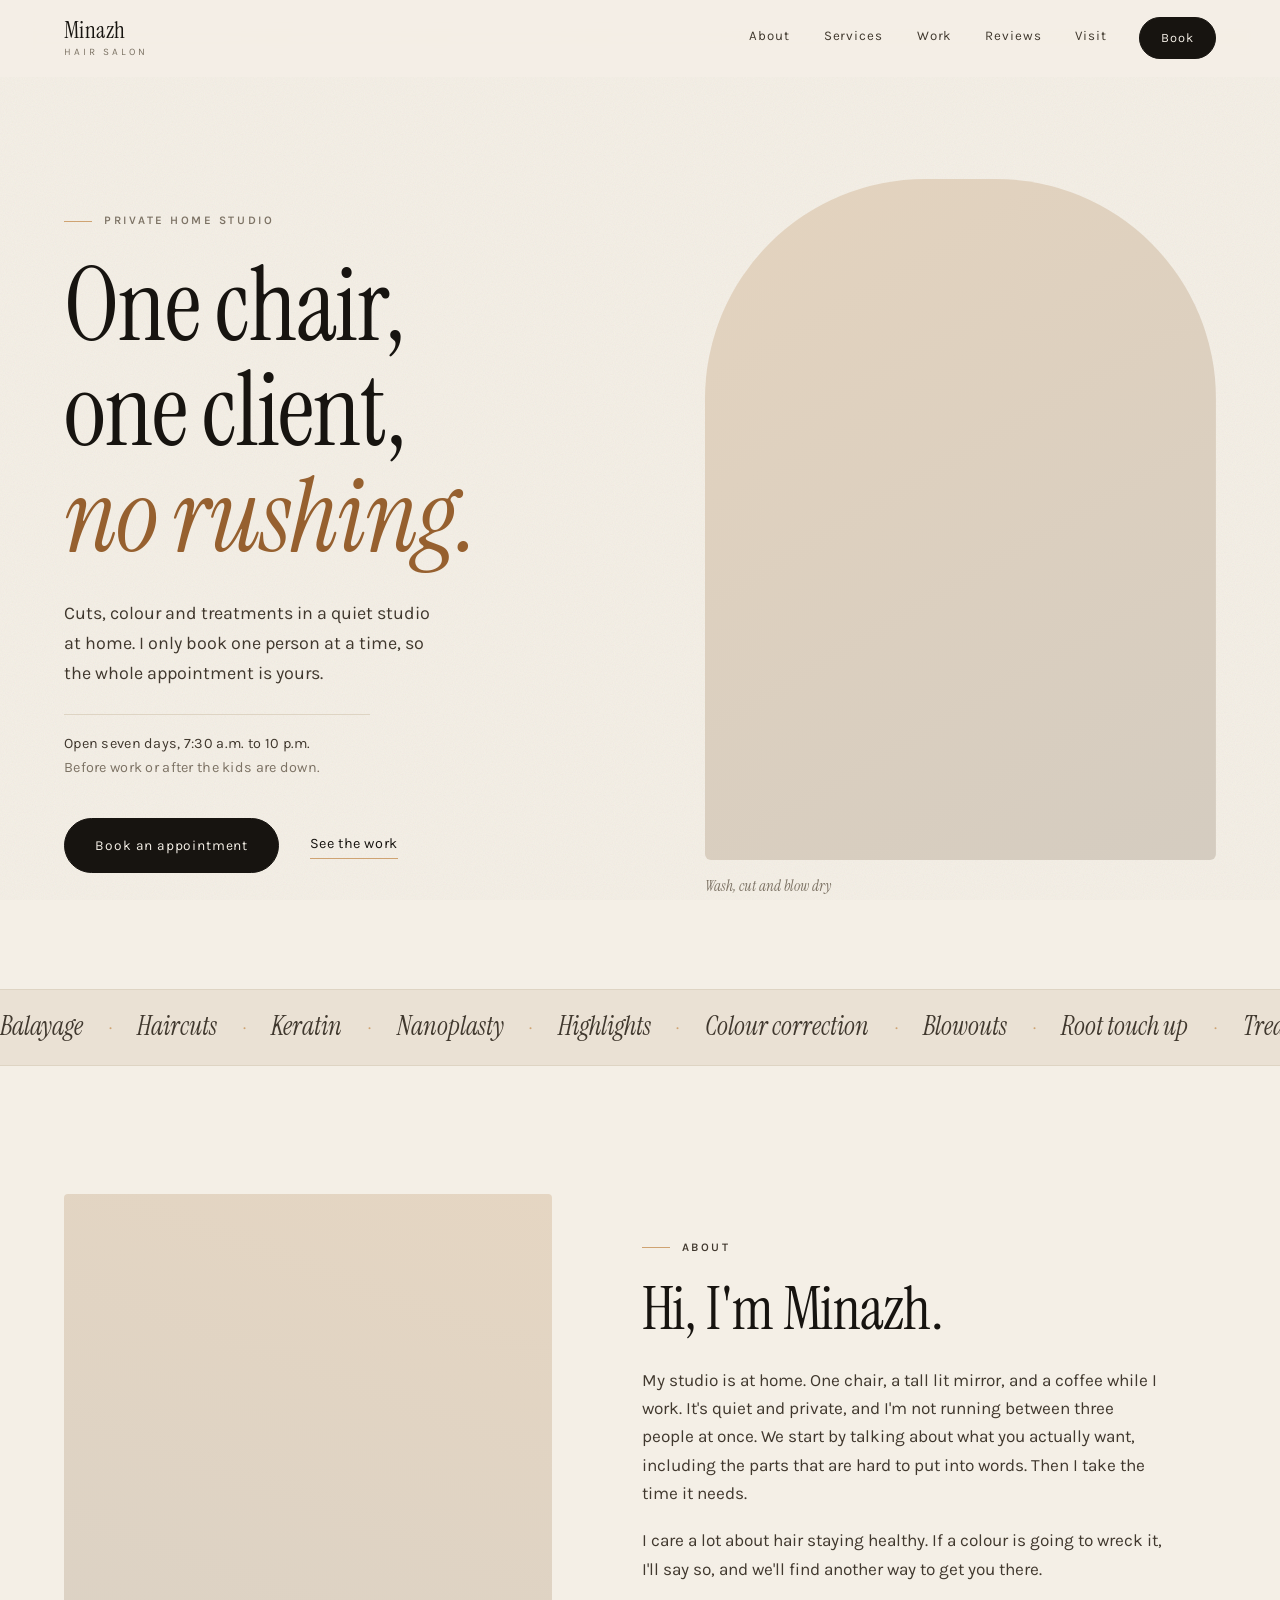
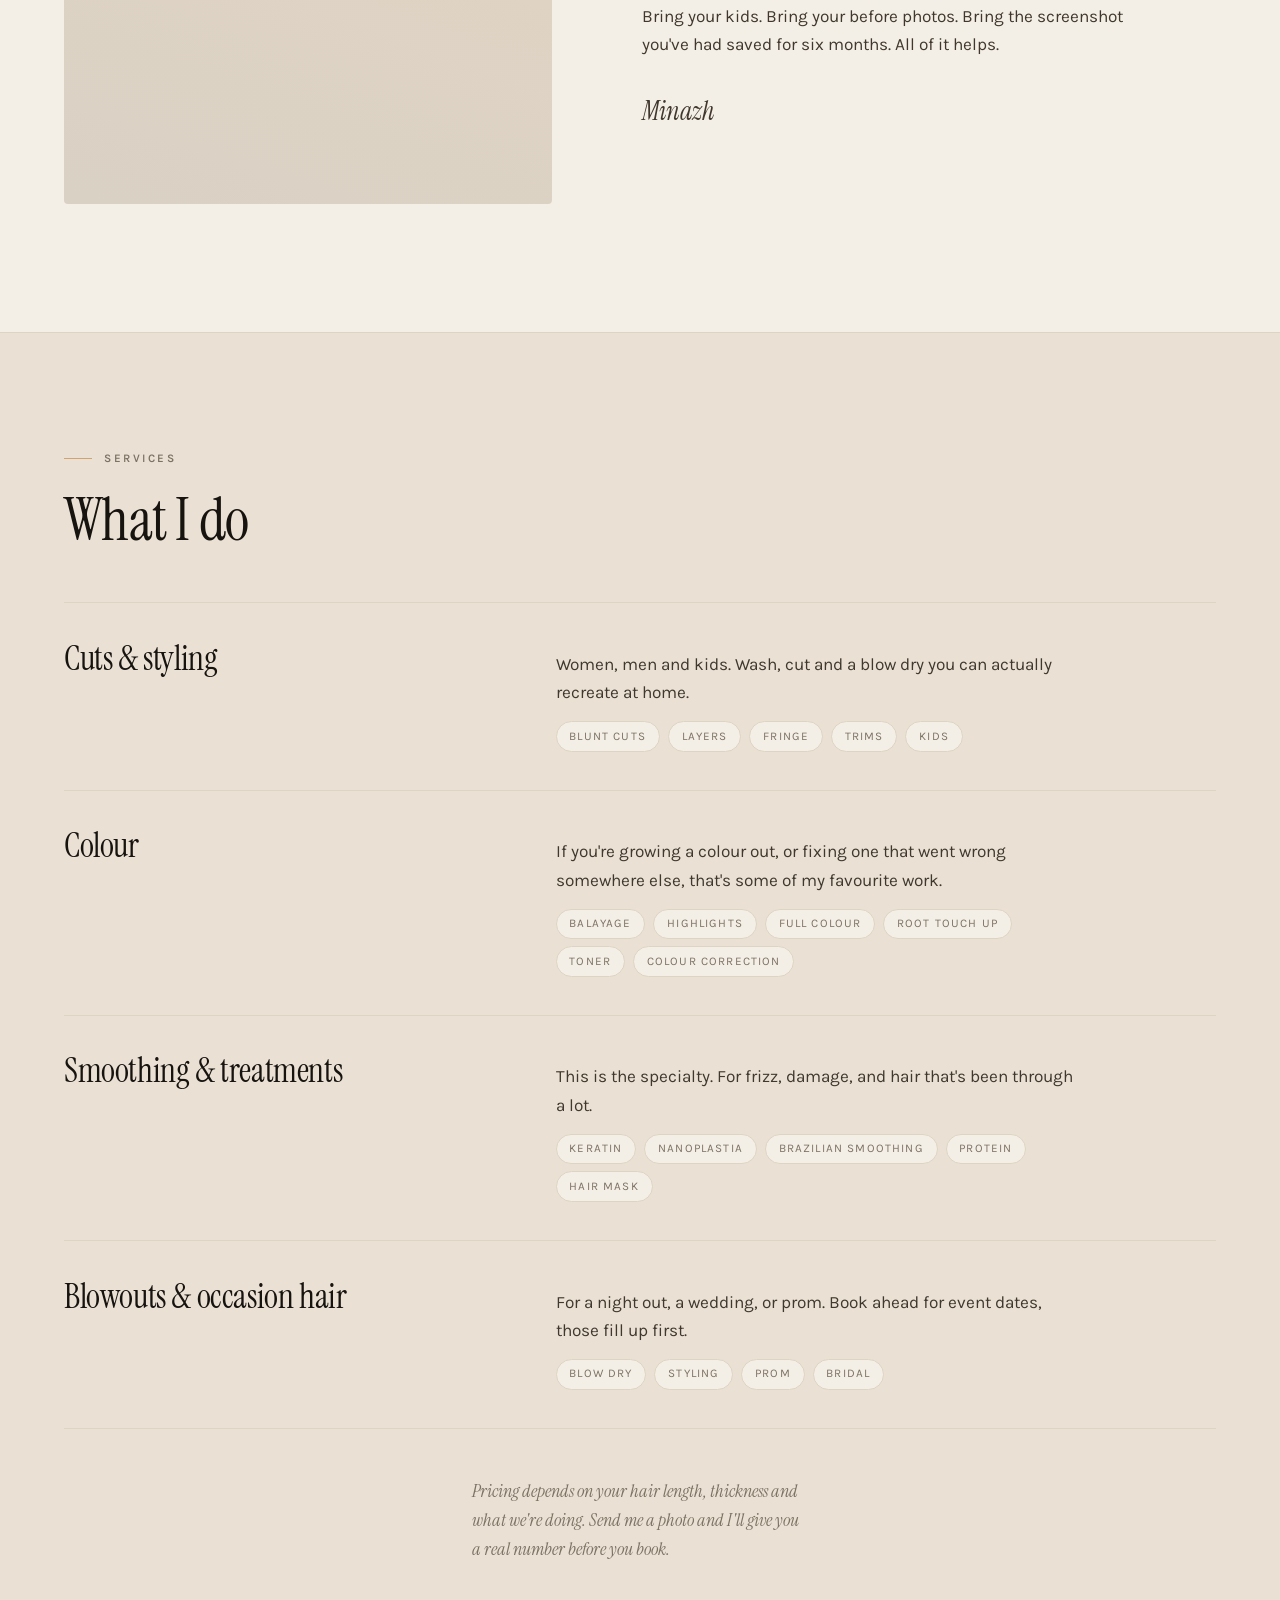
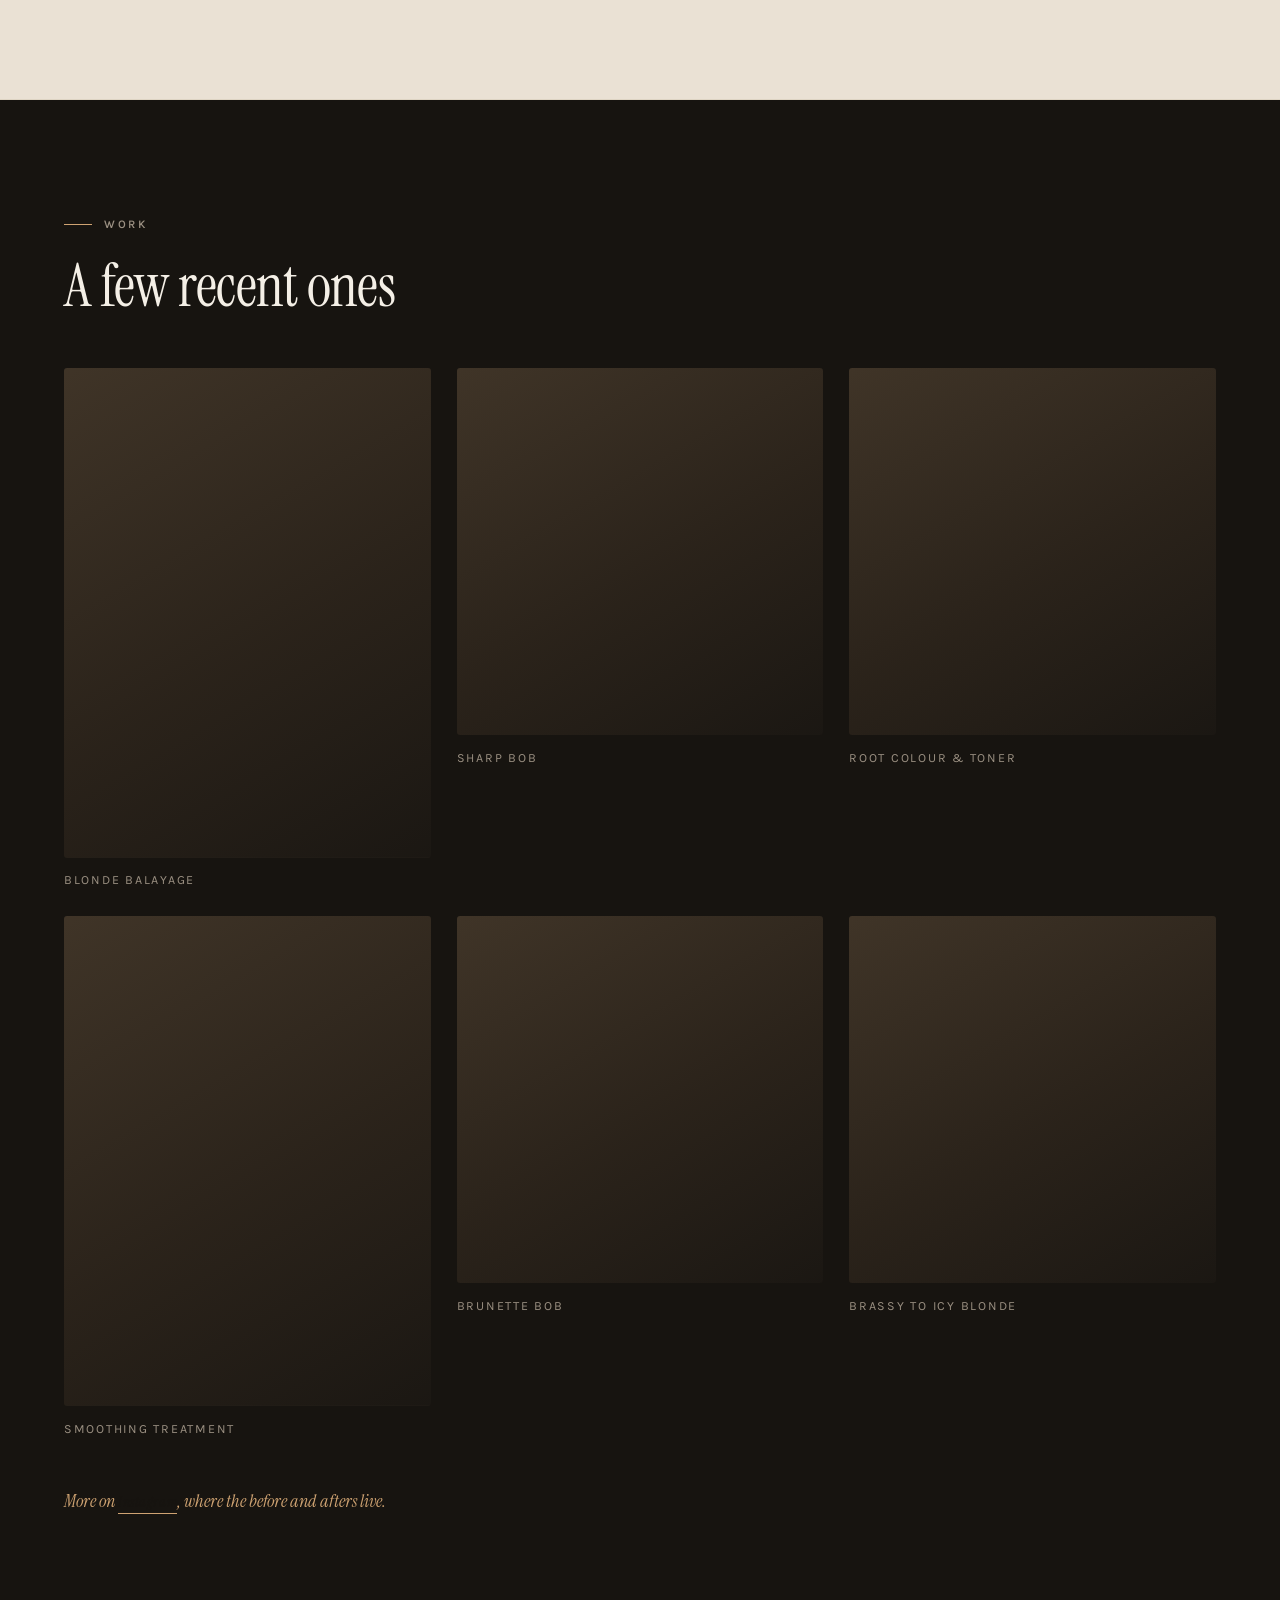
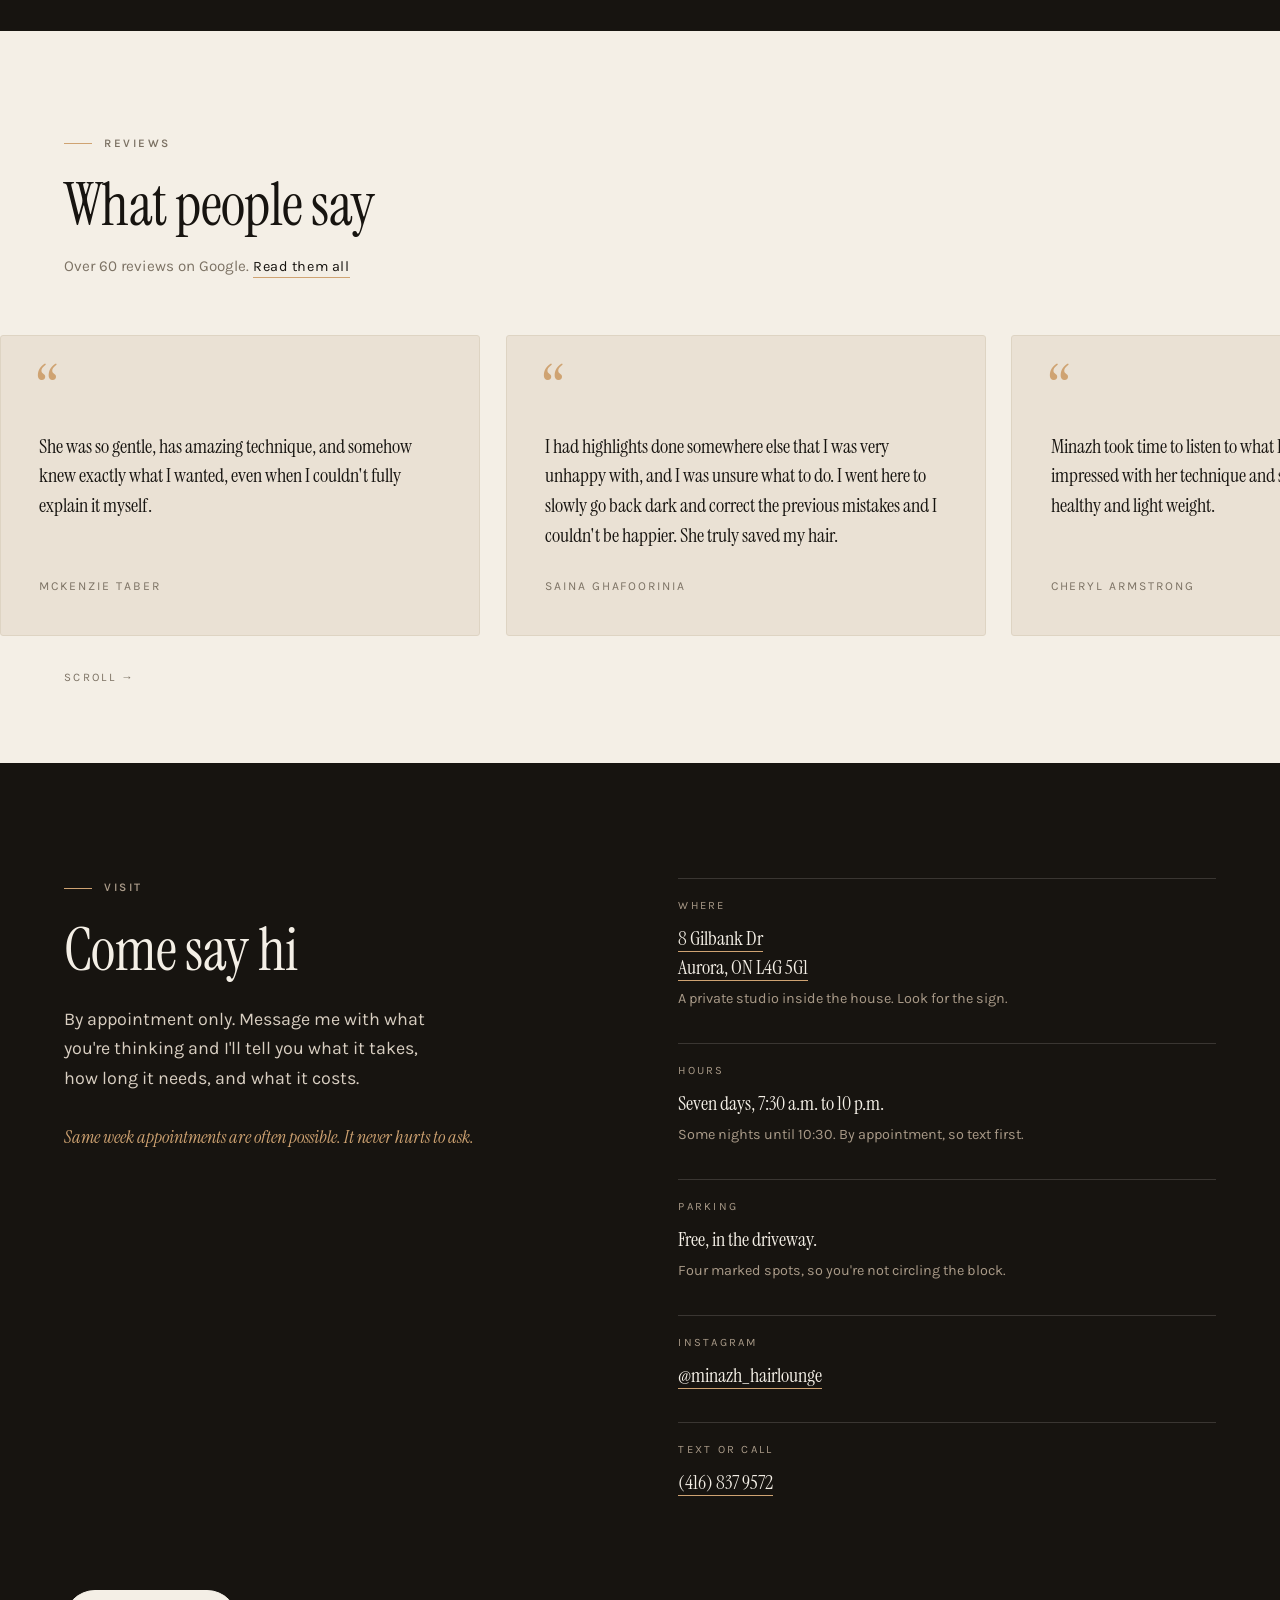
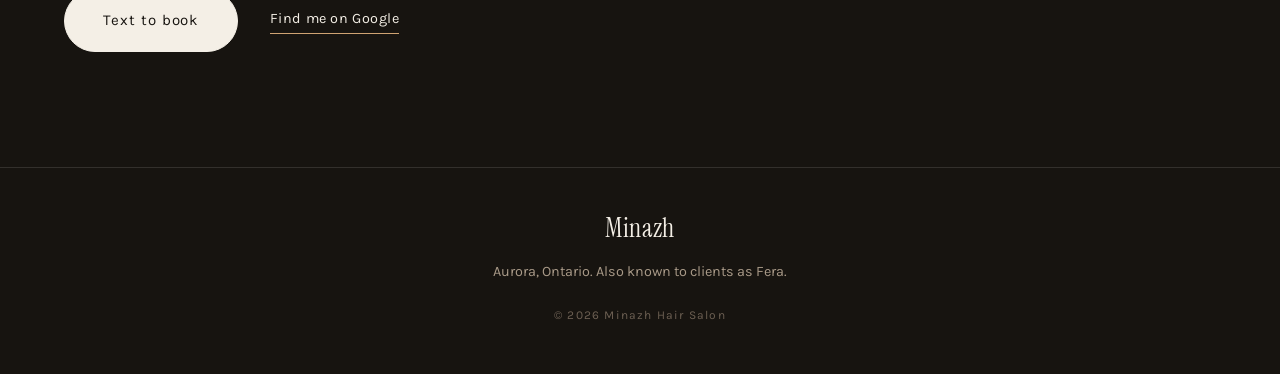
==== commit 95c0f716: "Wire in the real contact details Every placeholder is gone. Phone, address, hours and Instagram now " ====
--- a/index.html
+++ b/index.html
@@ -4,7 +4,11 @@
 <meta charset="utf-8">
 <meta name="viewport" content="width=device-width, initial-scale=1">
 <title>Minazh Hair Salon</title>
-<meta name="description" content="A private home hair studio in Aurora, Ontario. Cuts, colour, balayage, keratin and nanoplasty smoothing, treatments and blowouts. One client at a time, by appointment, with free parking in the driveway.">
+<!-- Spec build. Keep this line until she has bought the site, so the demo
+     stays out of search results and doesn't compete with her Google listing.
+     Delete it on launch day. -->
+<meta name="robots" content="noindex, nofollow">
+<meta name="description" content="A private home hair studio in Aurora, Ontario. Cuts, colour, balayage, keratin and nanoplastia smoothing, treatments and blowouts. One client at a time, by appointment, seven days a week from 7:30 a.m. to 10 p.m., with free parking in the driveway.">
 <link rel="icon" href="favicon.svg" type="image/svg+xml">
 <meta property="og:title" content="Minazh Hair Salon">
 <meta property="og:description" content="A private home hair studio. One client at a time, by appointment.">
@@ -19,21 +23,30 @@
   "@type": "HairSalon",
   "name": "Minazh Hair Salon",
   "alternateName": ["Minazh Beauty and Hair Salon", "Fera Hair Salon"],
-  "description": "A private home hair studio in Aurora, Ontario. Cuts, colour, balayage, highlights, colour correction, keratin and nanoplasty smoothing, treatments and blowouts. One client at a time, by appointment.",
-  "url": "REPLACE_SITE_URL",
-  "telephone": "REPLACE_PHONE",
+  "description": "A private home hair studio in Aurora, Ontario. Cuts, colour, balayage, highlights, colour correction, keratin and nanoplastia smoothing, treatments and blowouts. One client at a time, by appointment.",
+  "telephone": "+14168379572",
   "priceRange": "$$",
-  "image": "REPLACE_SITE_URL/images/hero.jpg",
   "hasMap": "https://maps.google.com/?cid=9812712179277257011",
   "address": {
     "@type": "PostalAddress",
+    "streetAddress": "8 Gilbank Dr",
     "addressLocality": "Aurora",
+    "postalCode": "L4G 5G1",
     "addressRegion": "ON",
     "addressCountry": "CA"
   },
   "geo": { "@type": "GeoCoordinates", "latitude": 43.9968845, "longitude": -79.4879533 },
+  "openingHoursSpecification": [
+    { "@type": "OpeningHoursSpecification", "dayOfWeek": "Monday", "opens": "07:30", "closes": "22:00" },
+    { "@type": "OpeningHoursSpecification", "dayOfWeek": "Tuesday", "opens": "07:30", "closes": "22:00" },
+    { "@type": "OpeningHoursSpecification", "dayOfWeek": "Wednesday", "opens": "07:30", "closes": "22:30" },
+    { "@type": "OpeningHoursSpecification", "dayOfWeek": "Thursday", "opens": "07:30", "closes": "22:00" },
+    { "@type": "OpeningHoursSpecification", "dayOfWeek": "Friday", "opens": "07:30", "closes": "22:30" },
+    { "@type": "OpeningHoursSpecification", "dayOfWeek": "Saturday", "opens": "07:30", "closes": "22:30" },
+    { "@type": "OpeningHoursSpecification", "dayOfWeek": "Sunday", "opens": "07:30", "closes": "22:30" }
+  ],
   "areaServed": ["Aurora", "Newmarket", "Richmond Hill", "King City", "York Region"],
-  "sameAs": ["https://maps.google.com/?cid=9812712179277257011", "REPLACE_INSTAGRAM_URL"],
+  "sameAs": ["https://maps.google.com/?cid=9812712179277257011", "https://www.instagram.com/minazh_hairlounge/"],
   "makesOffer": [
     { "@type": "Offer", "itemOffered": { "@type": "Service", "name": "Haircut and blow dry" } },
     { "@type": "Offer", "itemOffered": { "@type": "Service", "name": "Balayage" } },
@@ -94,6 +107,7 @@
       <p class="eyebrow">Private home studio</p>
       <h1>One chair,<br>one client,<br><em>no rushing.</em></h1>
       <p class="lede">Cuts, colour and treatments in a quiet studio at home. I only book one person at a time, so the whole appointment is yours.</p>
+      <p class="hero__hours">Open seven days, 7:30 a.m. to 10 p.m. <span>Before work or after the kids are down.</span></p>
       <div class="hero__cta">
         <a class="btn" href="#visit">Book an appointment</a>
         <a class="link" href="#work">See the work</a>
@@ -157,8 +171,8 @@
       <div class="svc__row reveal">
         <h3>Smoothing &amp; treatments</h3>
         <div class="svc__body">
-          <p>For frizz, damage, and hair that's been through a lot.</p>
-          <ul class="svc__tags"><li>Keratin</li><li>Nanoplasty</li><li>Brazilian smoothing</li><li>Protein</li><li>Hair mask</li></ul>
+          <p>This is the specialty. For frizz, damage, and hair that's been through a lot.</p>
+          <ul class="svc__tags"><li>Keratin</li><li>Nanoplastia</li><li>Brazilian smoothing</li><li>Protein</li><li>Hair mask</li></ul>
         </div>
       </div>
 
@@ -191,7 +205,7 @@
         <figure class="tile reveal"><div class="photo photo--w6" role="img" aria-label="Brassy to icy blonde"></div><figcaption>Brassy to icy blonde</figcaption></figure>
       </div>
 
-      <p class="work__note reveal">More on Instagram, where the before and afters live.</p>
+      <p class="work__note reveal">More on <a class="link" href="https://www.instagram.com/minazh_hairlounge/">Instagram</a>, where the before and afters live.</p>
     </div>
   </section>
 
@@ -265,28 +279,28 @@
       <dl class="details reveal">
         <div>
           <dt>Where</dt>
-          <dd>Private home studio in Aurora, Ontario.<br><span class="muted">The full address goes out once your appointment is confirmed.</span></dd>
+          <dd><a href="https://maps.google.com/?cid=9812712179277257011">8 Gilbank Dr<br>Aurora, ON L4G 5G1</a><br><span class="muted">A private studio inside the house. Look for the sign.</span></dd>
         </div>
         <div>
           <dt>Hours</dt>
-          <dd>By appointment.<br><span class="muted">Text me and we’ll find a time. Evenings and weekends are usually doable.</span></dd>
+          <dd>Seven days, 7:30 a.m. to 10 p.m.<br><span class="muted">Some nights until 10:30. By appointment, so text first.</span></dd>
         </div>
         <div>
           <dt>Parking</dt>
           <dd>Free, in the driveway.<br><span class="muted">Four marked spots, so you're not circling the block.</span></dd>
         </div>
         <div>
+          <dt>Instagram</dt>
+          <dd><a href="https://www.instagram.com/minazh_hairlounge/" rel="me">@minazh_hairlounge</a></dd>
+        </div>
+        <div>
           <dt>Text or call</dt>
-          <dd><a href="tel:REPLACE_PHONE_DIGITS">REPLACE_PHONE</a></dd>
-        </div>
-        <div>
-          <dt>Instagram</dt>
-          <dd><a href="REPLACE_INSTAGRAM_URL" rel="me">@REPLACE_INSTAGRAM_HANDLE</a></dd>
+          <dd><a href="tel:+14168379572">(416) 837 9572</a></dd>
         </div>
       </dl>
 
       <div class="visit__cta reveal">
-        <a class="btn btn--lg" href="sms:REPLACE_PHONE_DIGITS">Text to book</a>
+        <a class="btn btn--lg" href="sms:+14168379572">Text to book</a>
         <a class="link" href="https://maps.google.com/?cid=9812712179277257011">Find me on Google</a>
       </div>
     </div>
--- a/css/style.css
+++ b/css/style.css
@@ -1,5 +1,5 @@
 /* ==========================================================
-   Minazh Beauty & Hair Salon
+   Minazh Hair Salon
    ========================================================== */
 
 :root{
@@ -255,6 +255,17 @@
 }
 .hero__text{ padding-bottom:clamp(0rem, 2vw, 2rem) }
 .hero h1{ margin:0 0 1.9rem }
+.hero__hours{
+  margin:1.6rem 0 0;
+  font-size:.9rem;
+  letter-spacing:.02em;
+  color:var(--ink-2);
+  max-width:34ch;
+  padding-top:1.1rem;
+  border-top:1px solid var(--line);
+}
+.hero__hours span{ display:block; color:var(--muted) }
+
 .hero__cta{
   display:flex; align-items:center; gap:1.9rem;
   flex-wrap:wrap; margin-top:2.4rem;
@@ -595,5 +606,16 @@
 @media (max-width: 540px){
   .grid{ grid-template-columns:1fr }
   .svc__row{ gap:.6rem }
-  .hero__cta{ gap:1.4rem }
-}
+  .hero__hours{
+  margin:1.6rem 0 0;
+  font-size:.9rem;
+  letter-spacing:.02em;
+  color:var(--ink-2);
+  max-width:34ch;
+  padding-top:1.1rem;
+  border-top:1px solid var(--line);
+}
+.hero__hours span{ display:block; color:var(--muted) }
+
+.hero__cta{ gap:1.4rem }
+}
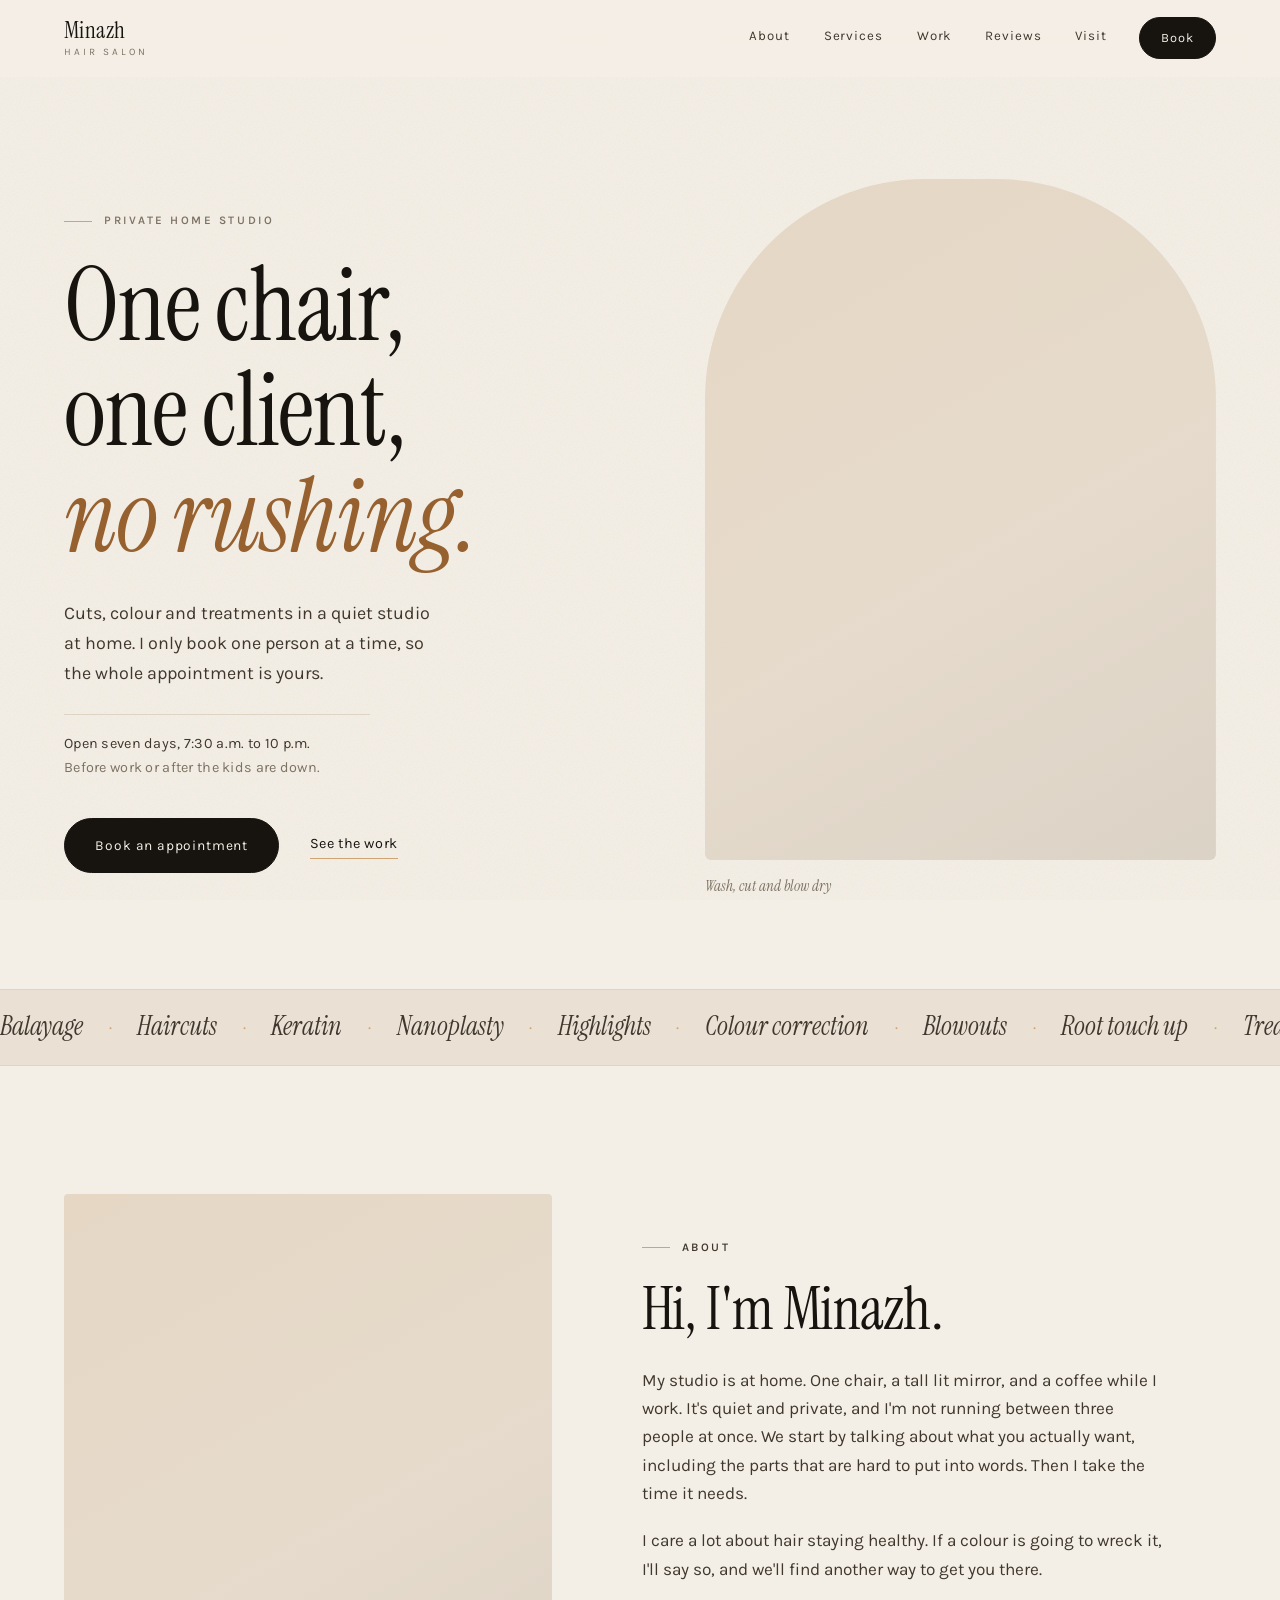
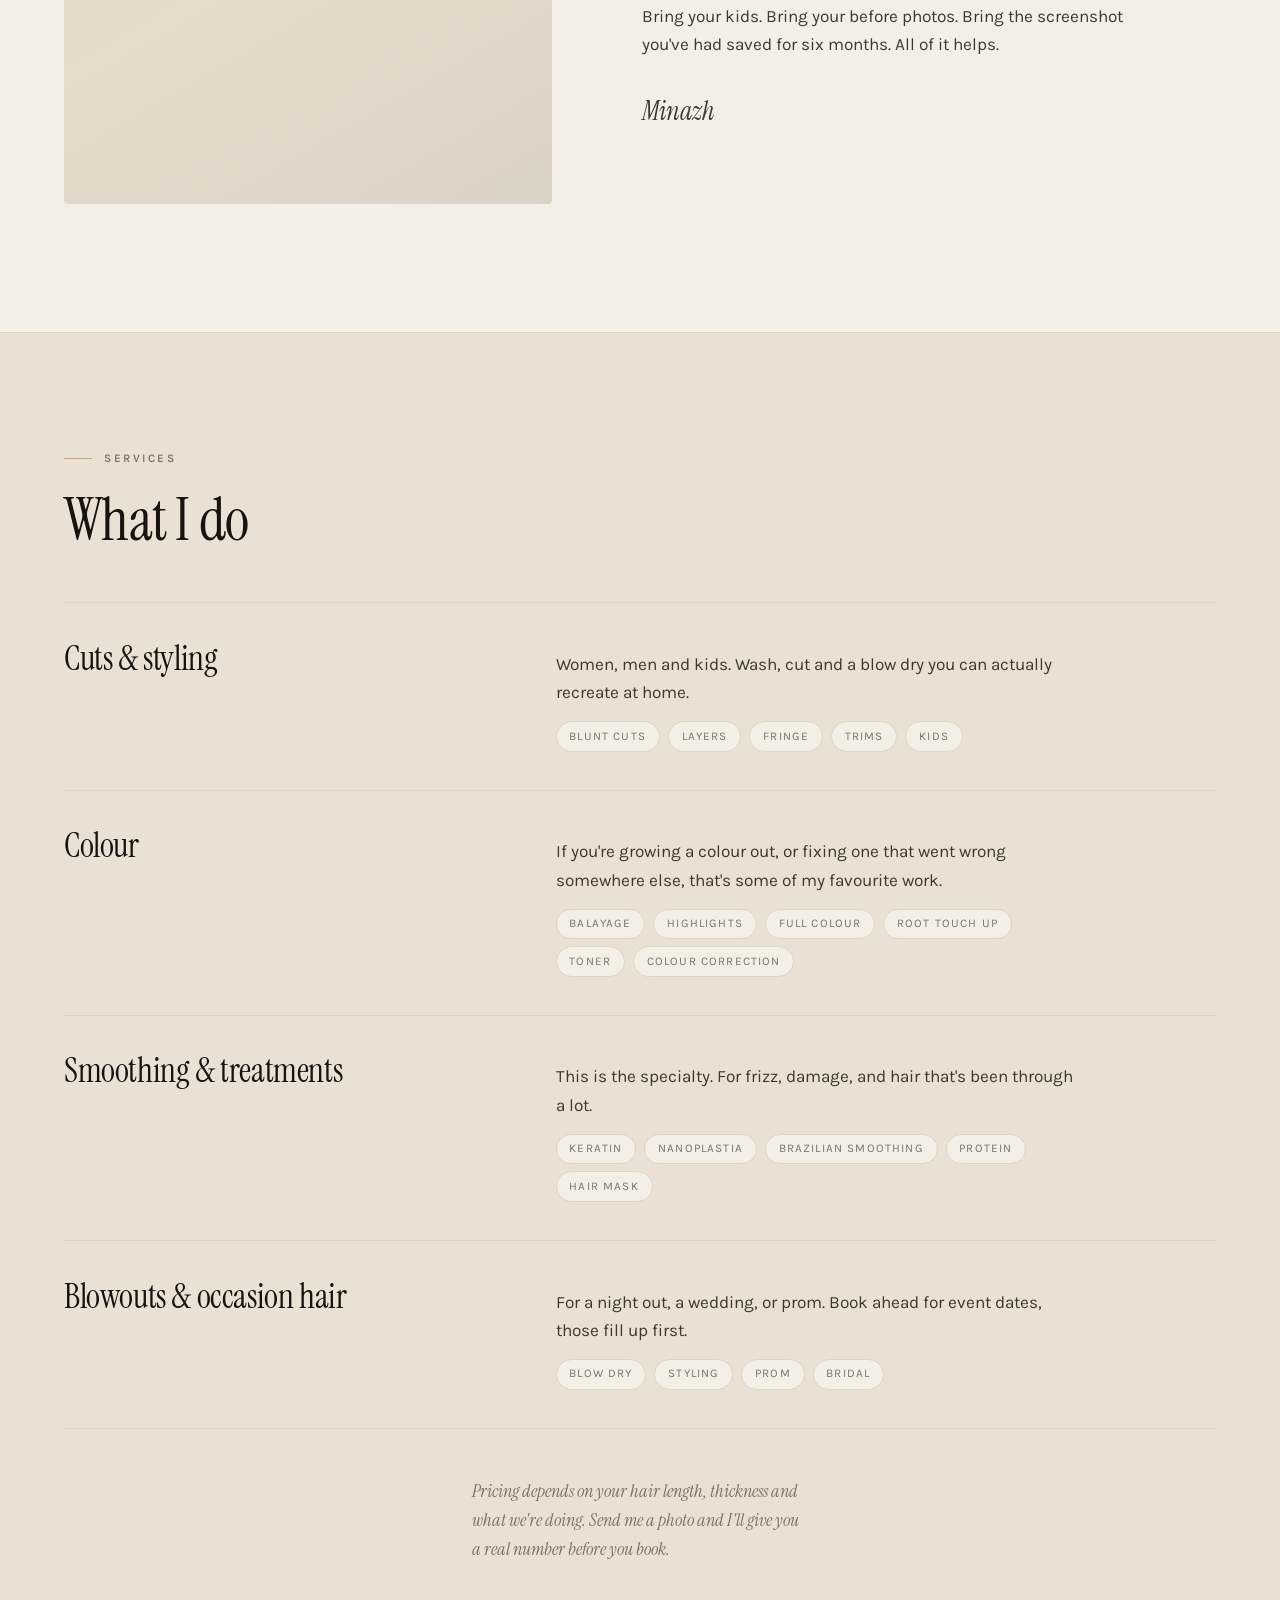
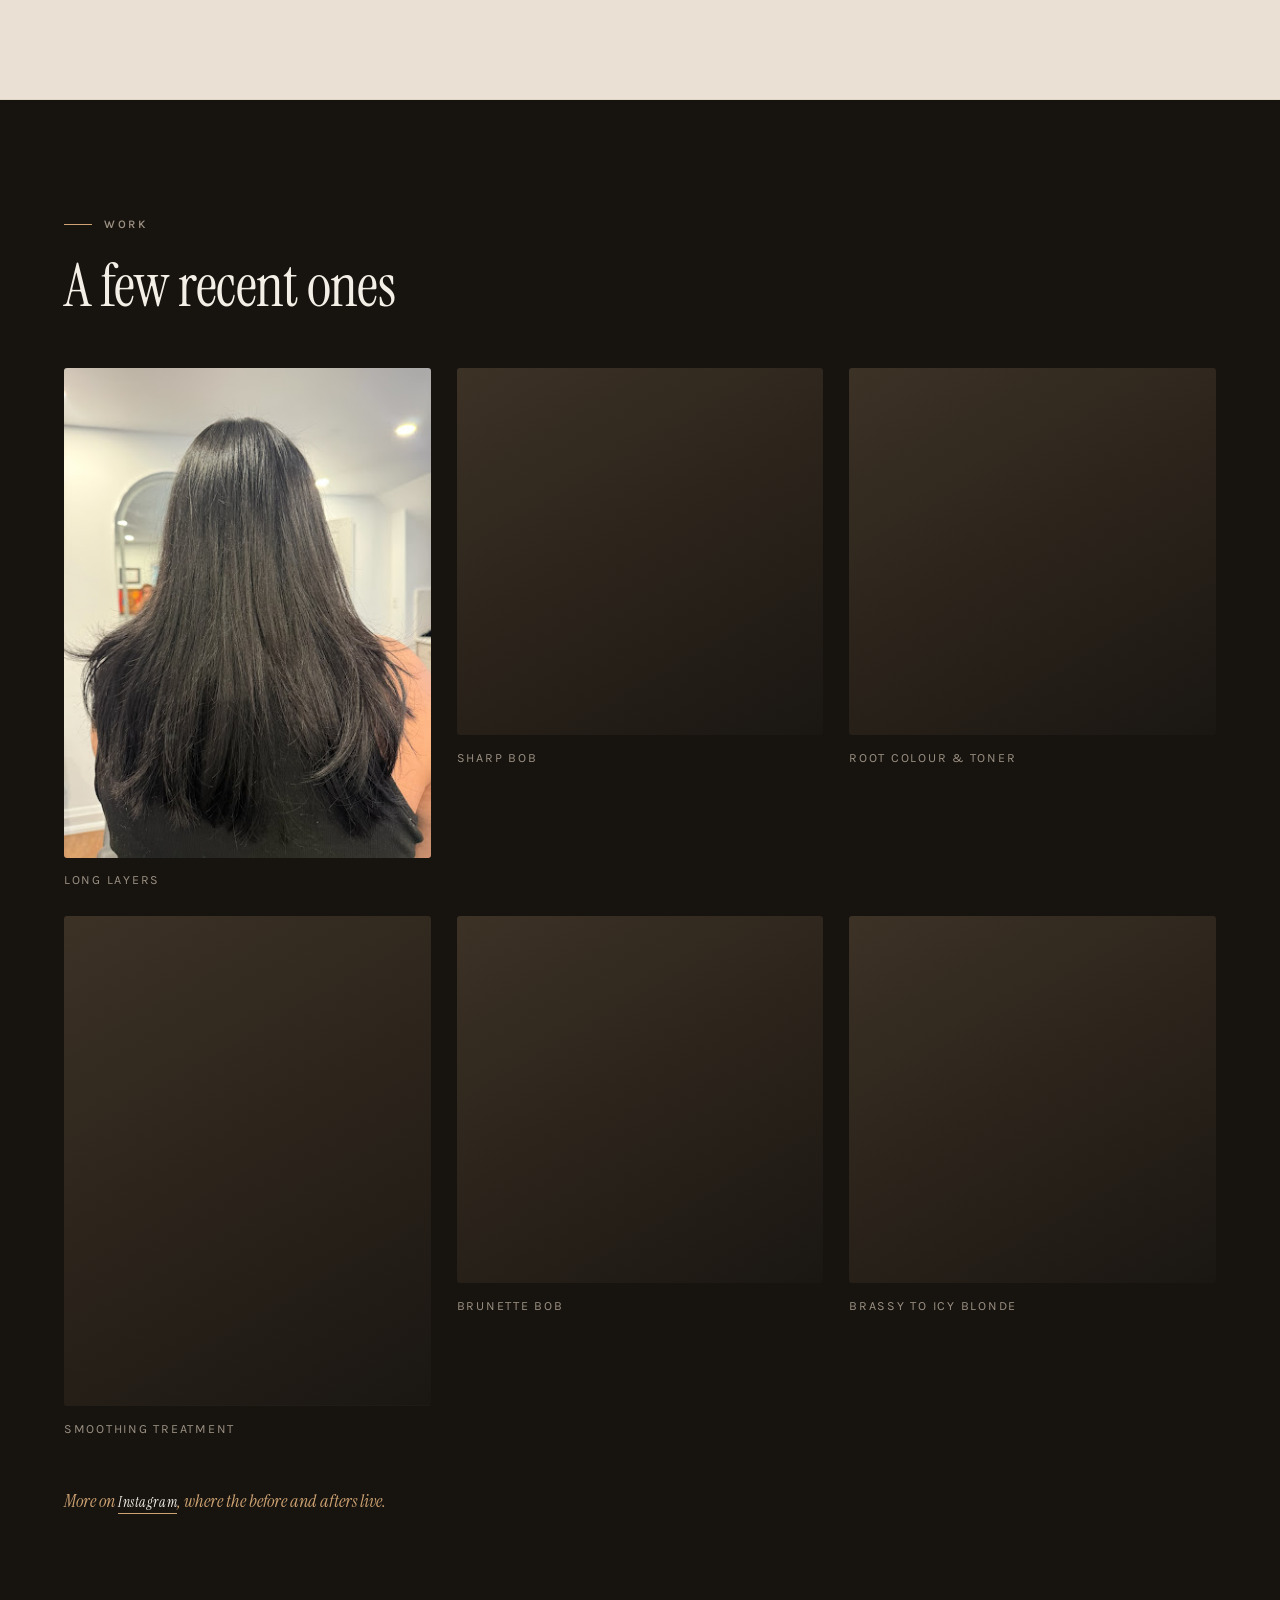
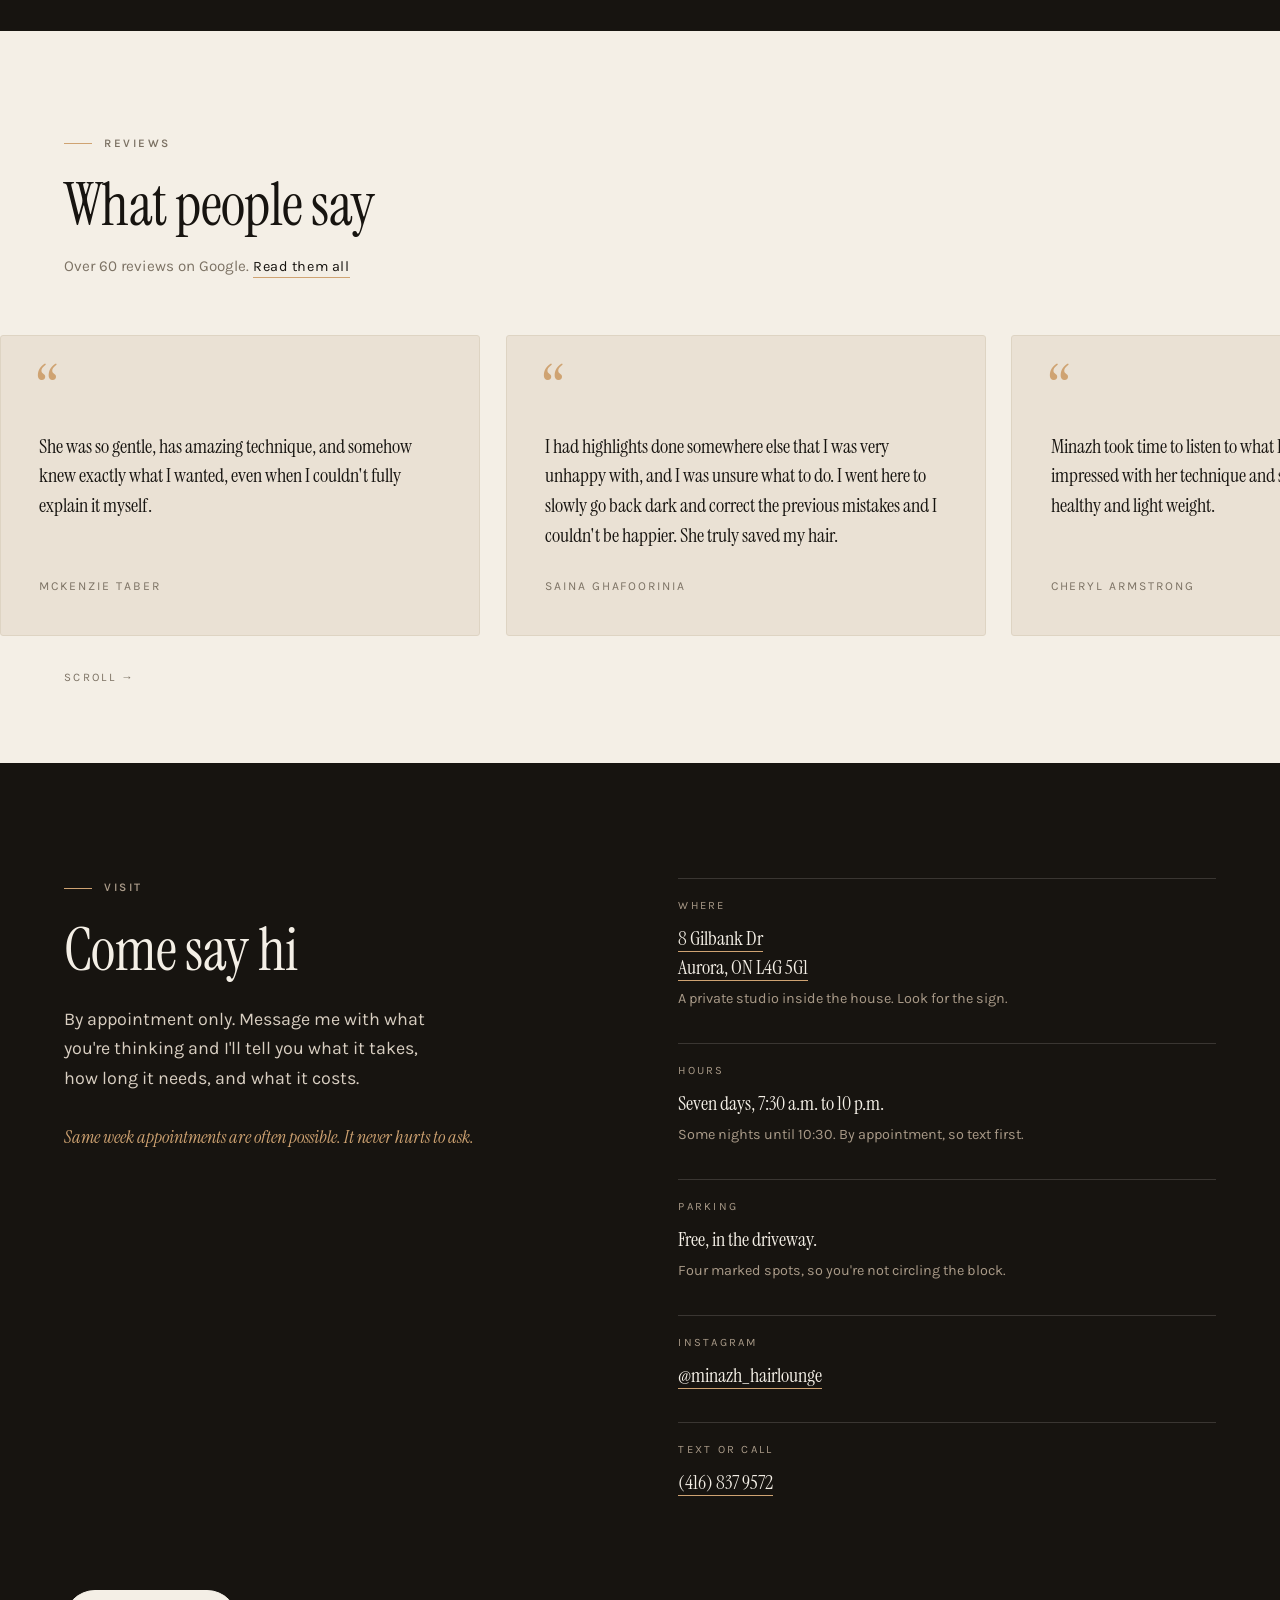
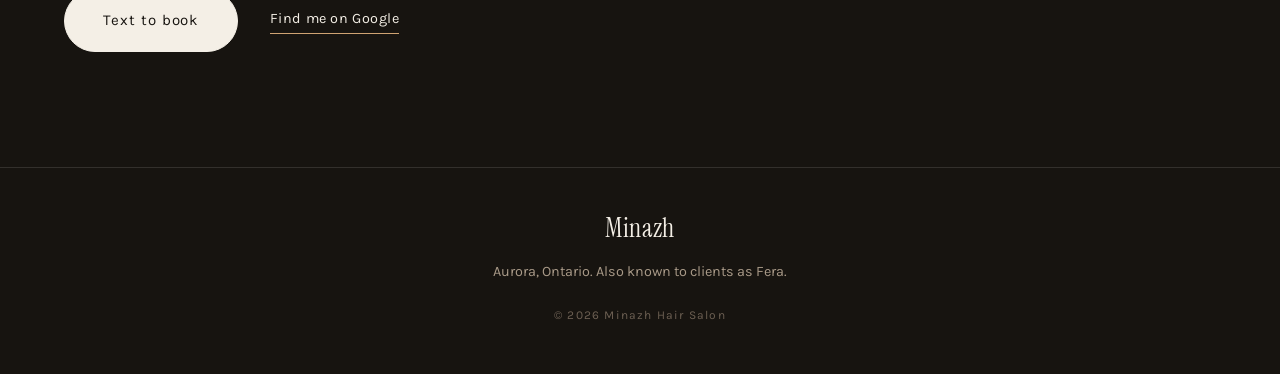
==== commit 4c8fc974: "Show the first real photo, and fix the CSS that was hiding it The uploaded photo goes in as work-01 " ====
--- a/index.html
+++ b/index.html
@@ -197,7 +197,7 @@
       </div>
 
       <div class="grid">
-        <figure class="tile tile--tall reveal"><div class="photo photo--w1" role="img" aria-label="Blonde balayage"></div><figcaption>Blonde balayage</figcaption></figure>
+        <figure class="tile tile--tall reveal"><div class="photo photo--w1" role="img" aria-label="Long layers on dark hair"></div><figcaption>Long layers</figcaption></figure>
         <figure class="tile reveal"><div class="photo photo--w2" role="img" aria-label="Sharp bob"></div><figcaption>Sharp bob</figcaption></figure>
         <figure class="tile reveal"><div class="photo photo--w3" role="img" aria-label="Root colour and toner"></div><figcaption>Root colour &amp; toner</figcaption></figure>
         <figure class="tile tile--tall reveal"><div class="photo photo--w4" role="img" aria-label="Smoothing treatment"></div><figcaption>Smoothing treatment</figcaption></figure>
--- a/css/style.css
+++ b/css/style.css
@@ -132,24 +132,25 @@
 /* ── photo slots ──────────────────────────────────────── */
 
 .photo{
+  --tint:var(--bone-2);
+  --wash:linear-gradient(150deg, rgba(207,163,114,.16), rgba(150,96,47,.05) 55%, rgba(23,20,16,.07));
   width:100%; height:100%;
-  background-color:var(--bone-2);
-  background-image:
-    linear-gradient(150deg, rgba(207,163,114,.16), rgba(150,96,47,.05) 55%, rgba(23,20,16,.07));
+  background-color:var(--tint);
+  background-image:var(--wash);
   background-size:cover;
   background-position:center;
   background-repeat:no-repeat;
   position:relative;
 }
 /* real photos layer on top; a missing file just falls back to the wash above */
-.photo--hero  { background-image:url("../images/hero.jpg"),   linear-gradient(150deg, rgba(207,163,114,.22), rgba(23,20,16,.10)) }
-.photo--studio{ background-image:url("../images/studio.jpg"), linear-gradient(200deg, rgba(207,163,114,.18), rgba(23,20,16,.08)) }
-.photo--w1{ background-image:url("../images/work-01.jpg"), linear-gradient(160deg, rgba(207,163,114,.20), rgba(23,20,16,.08)) }
-.photo--w2{ background-image:url("../images/work-02.jpg"), linear-gradient(210deg, rgba(150,96,47,.16), rgba(23,20,16,.08)) }
-.photo--w3{ background-image:url("../images/work-03.jpg"), linear-gradient(130deg, rgba(207,163,114,.20), rgba(23,20,16,.06)) }
-.photo--w4{ background-image:url("../images/work-04.jpg"), linear-gradient(190deg, rgba(150,96,47,.18), rgba(23,20,16,.10)) }
-.photo--w5{ background-image:url("../images/work-05.jpg"), linear-gradient(140deg, rgba(207,163,114,.14), rgba(23,20,16,.08)) }
-.photo--w6{ background-image:url("../images/work-06.jpg"), linear-gradient(220deg, rgba(150,96,47,.20), rgba(23,20,16,.07)) }
+.photo--hero{ background-image:url("../images/hero.jpg"), var(--wash) }
+.photo--studio{ background-image:url("../images/studio.jpg"), var(--wash) }
+.photo--w1{ background-image:url("../images/work-01.jpg"), var(--wash) }
+.photo--w2{ background-image:url("../images/work-02.jpg"), var(--wash) }
+.photo--w3{ background-image:url("../images/work-03.jpg"), var(--wash) }
+.photo--w4{ background-image:url("../images/work-04.jpg"), var(--wash) }
+.photo--w5{ background-image:url("../images/work-05.jpg"), var(--wash) }
+.photo--w6{ background-image:url("../images/work-06.jpg"), var(--wash) }
 
 .caption{
   font-family:var(--serif);
@@ -400,9 +401,12 @@
 .work .eyebrow{ color:#9b9082 }
 .work .eyebrow::before{ background:var(--clay-soft) }
 .work .photo{
-  background-color:#241f19;
-  background-image:linear-gradient(150deg, rgba(207,163,114,.16), rgba(150,96,47,.06) 55%, rgba(0,0,0,.25));
-}
+  --tint:#241f19;
+  --wash:linear-gradient(150deg, rgba(207,163,114,.14), rgba(150,96,47,.05) 55%, rgba(0,0,0,.28));
+}
+/* .link is near-black by default, which vanished against the dark band */
+.work .link{ color:var(--bone) }
+.work .link:hover{ color:var(--clay-soft); border-color:var(--clay-soft) }
 .grid{
   display:grid;
   grid-template-columns:repeat(3, 1fr);
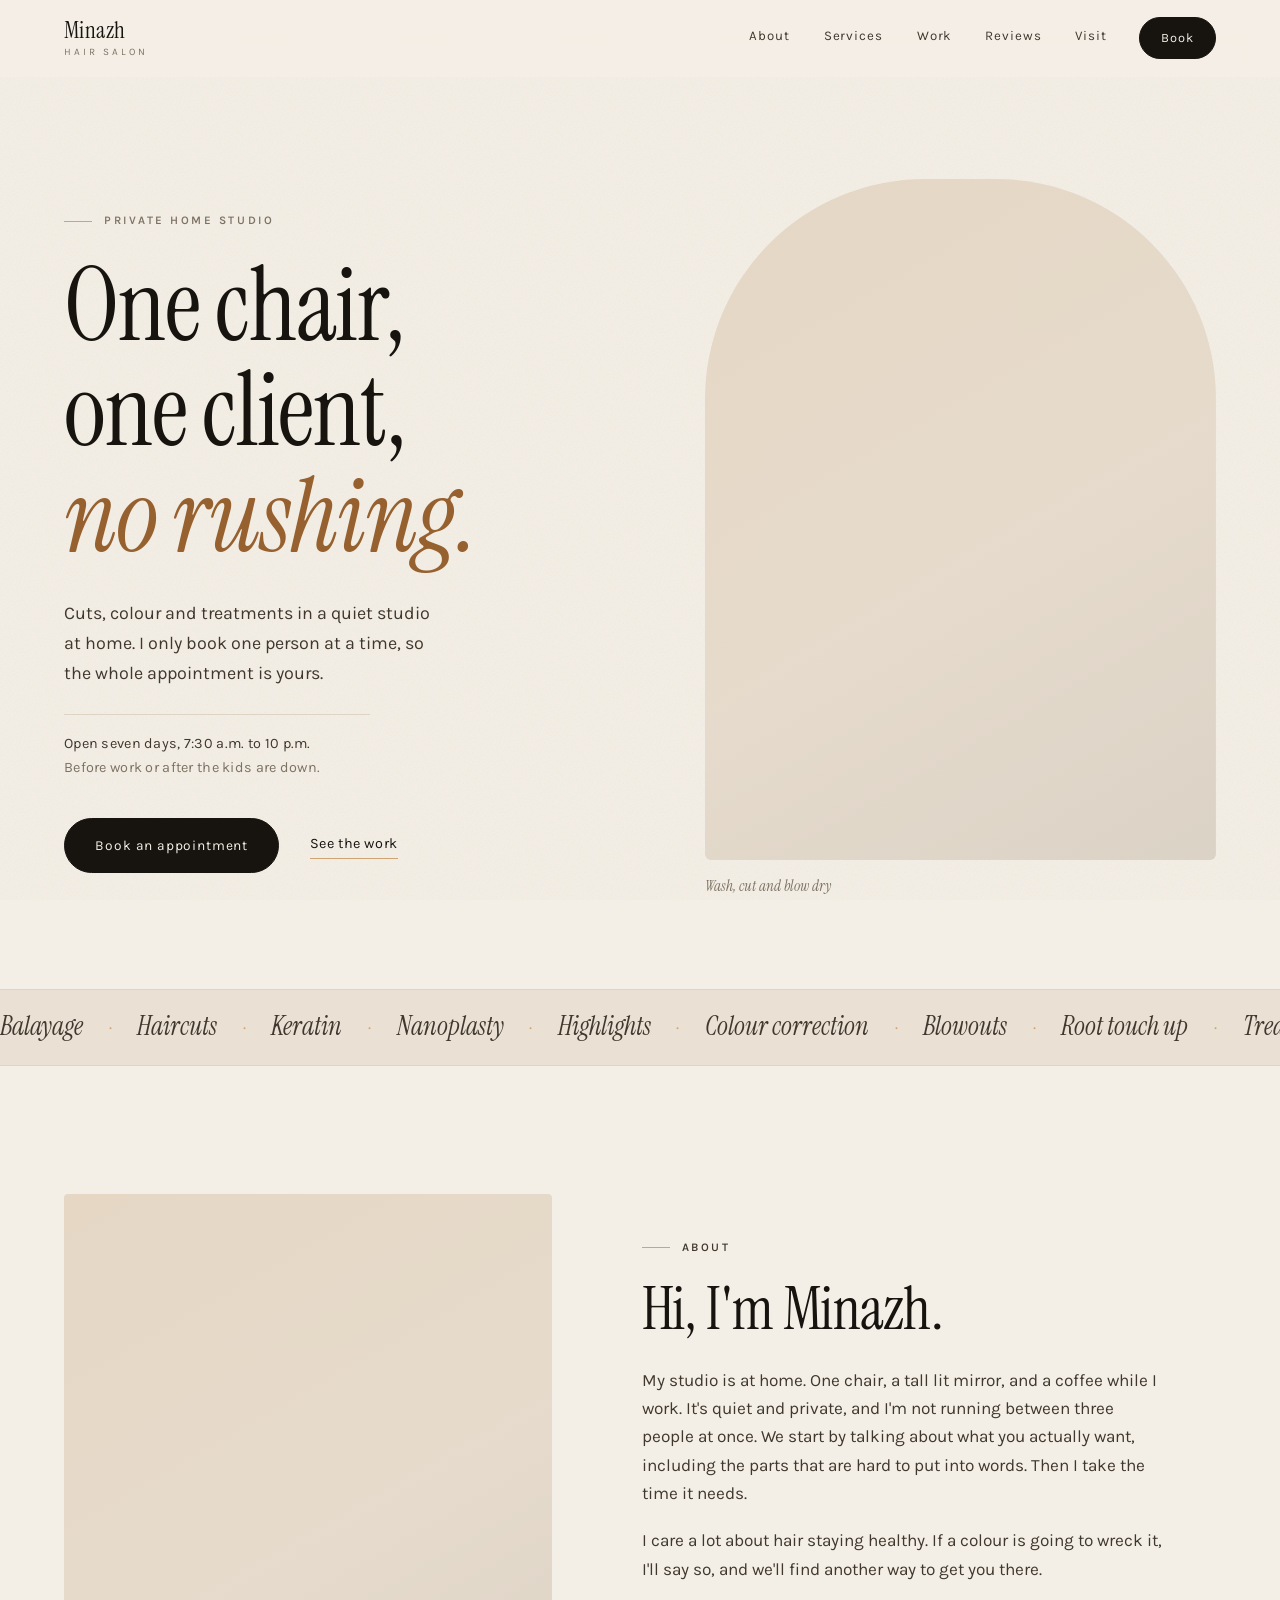
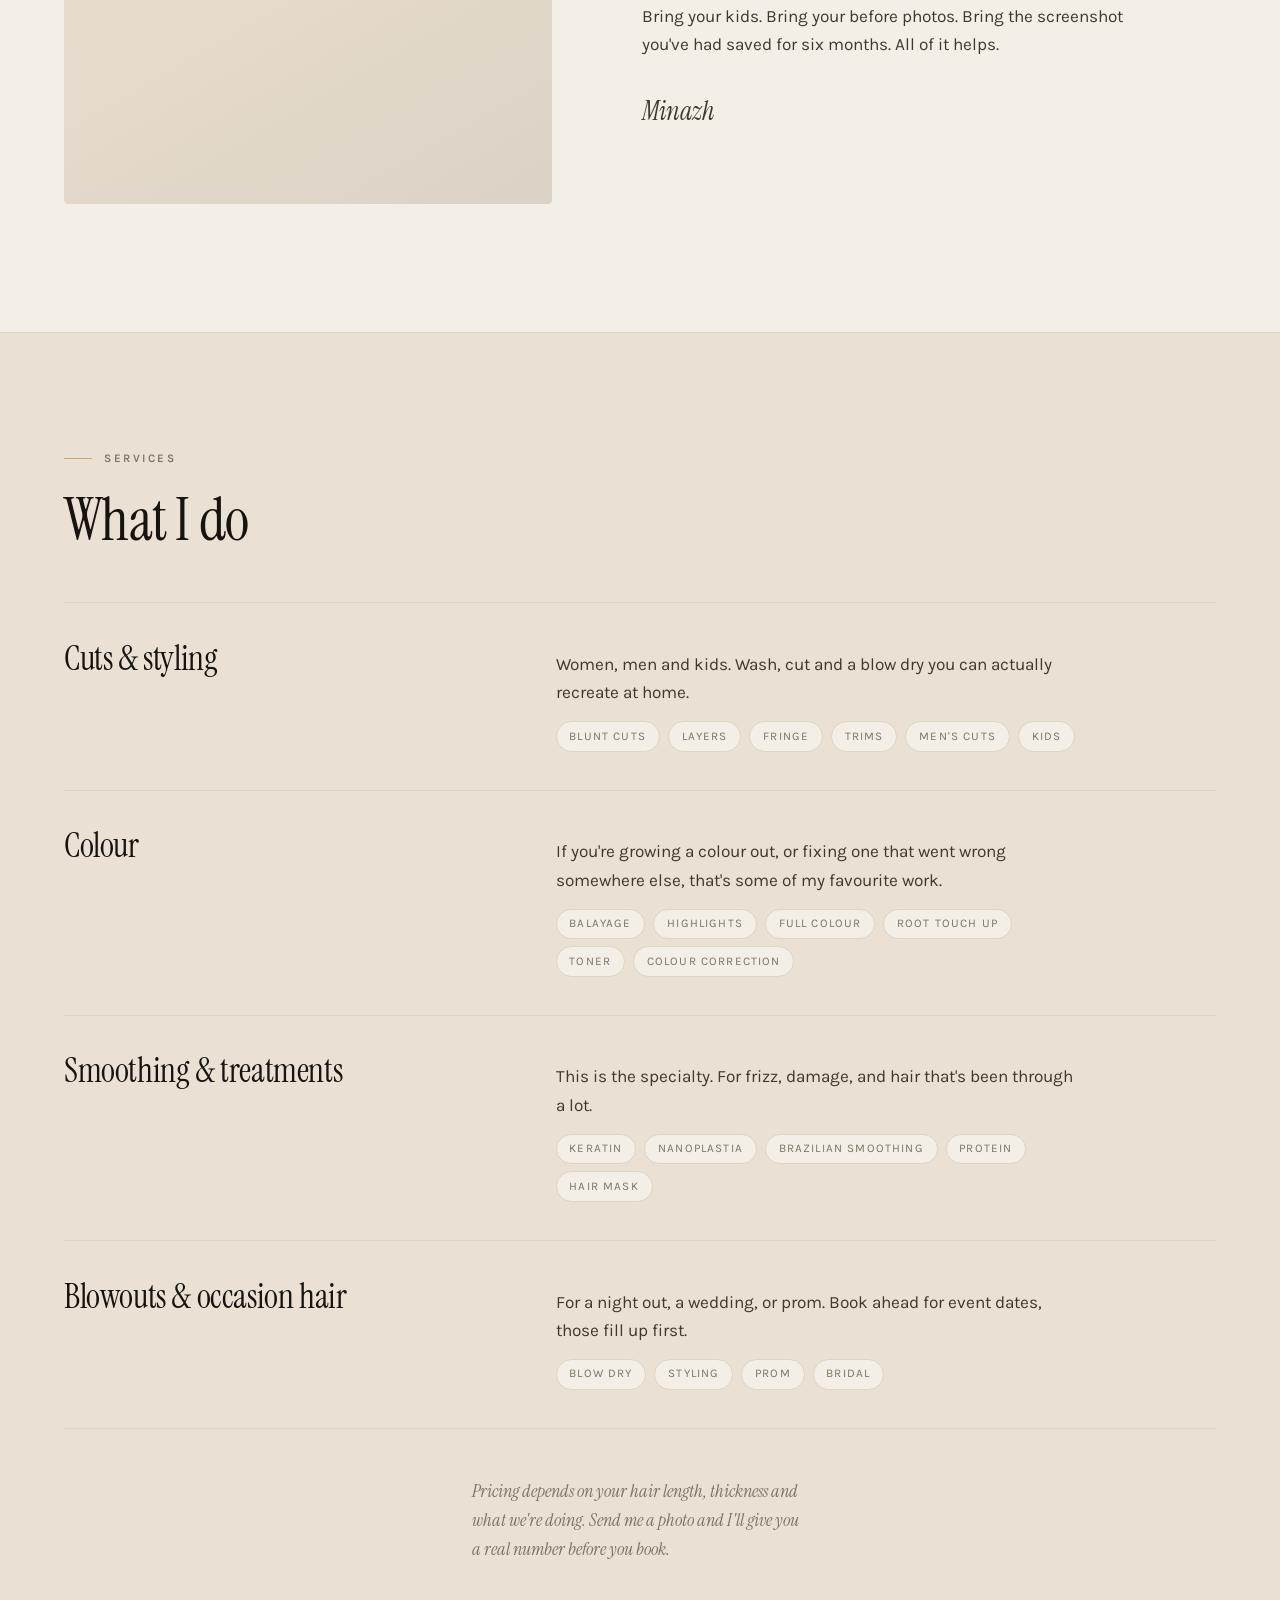
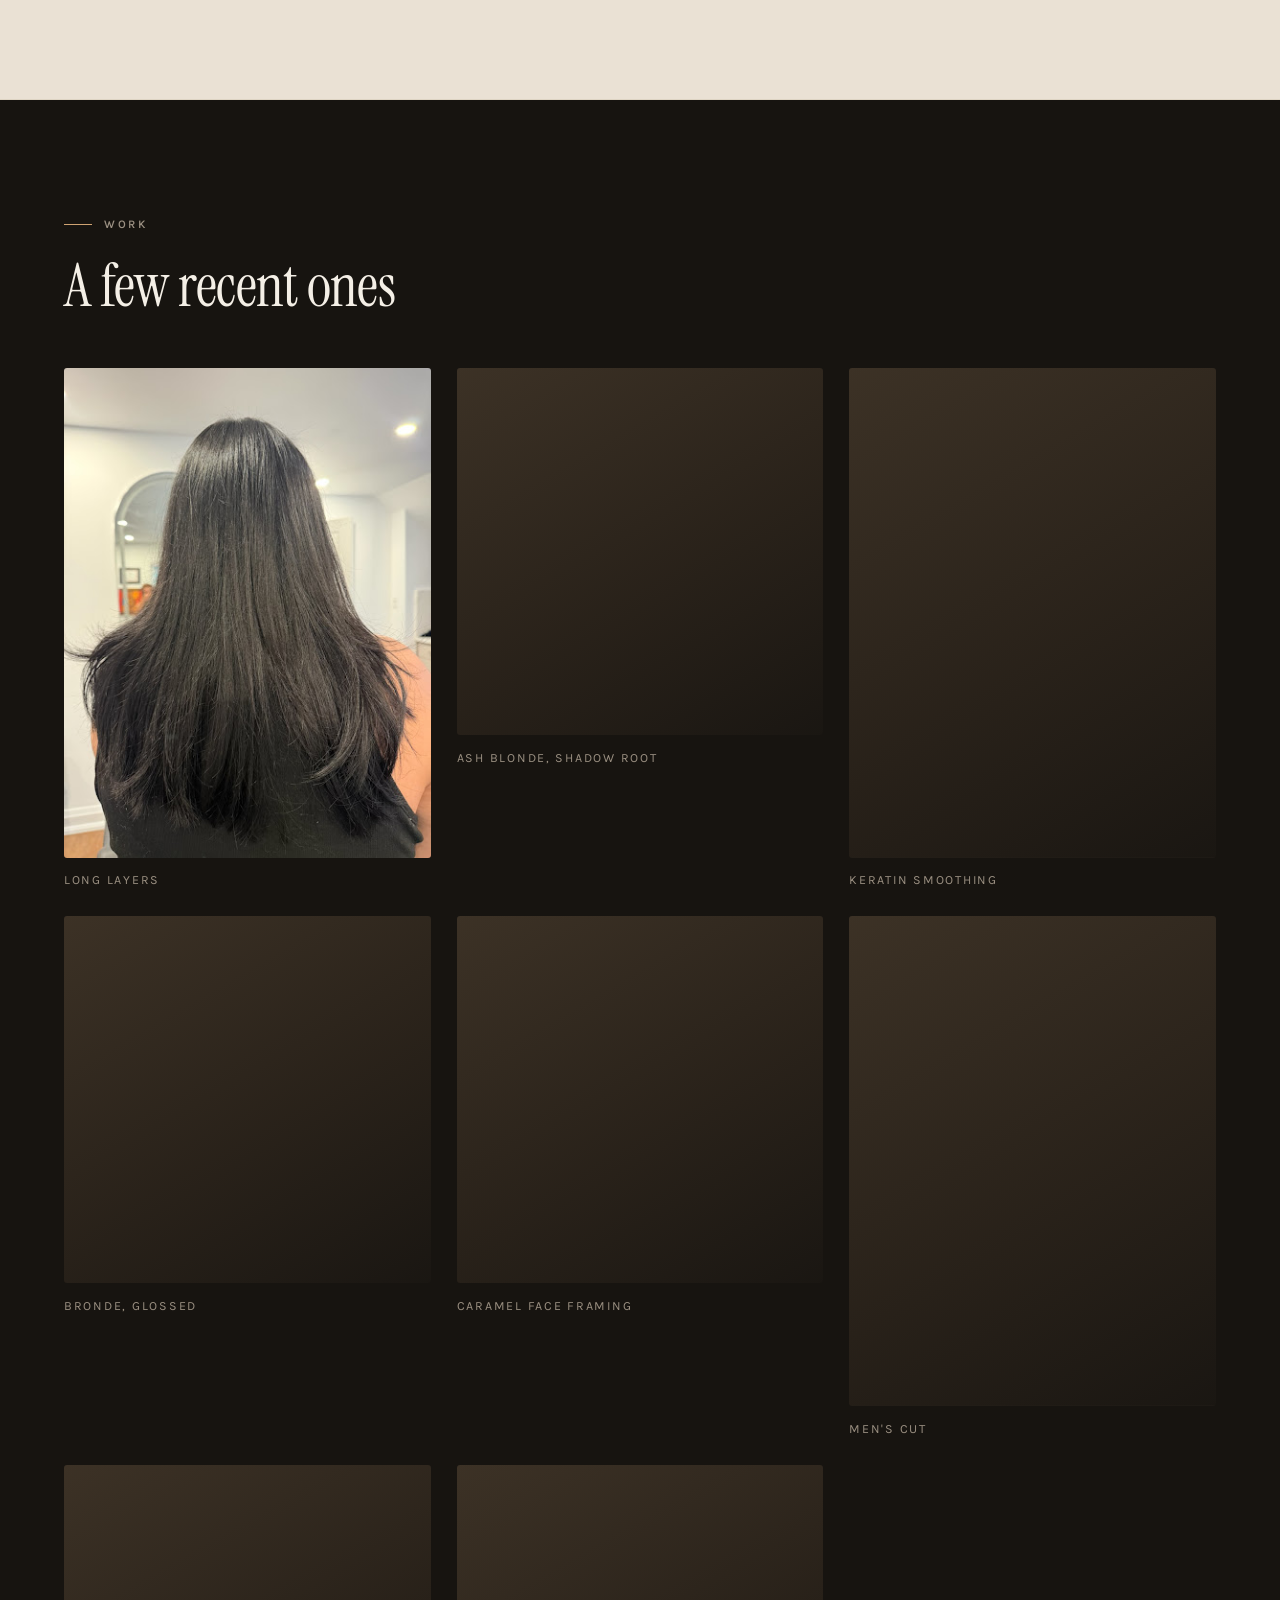
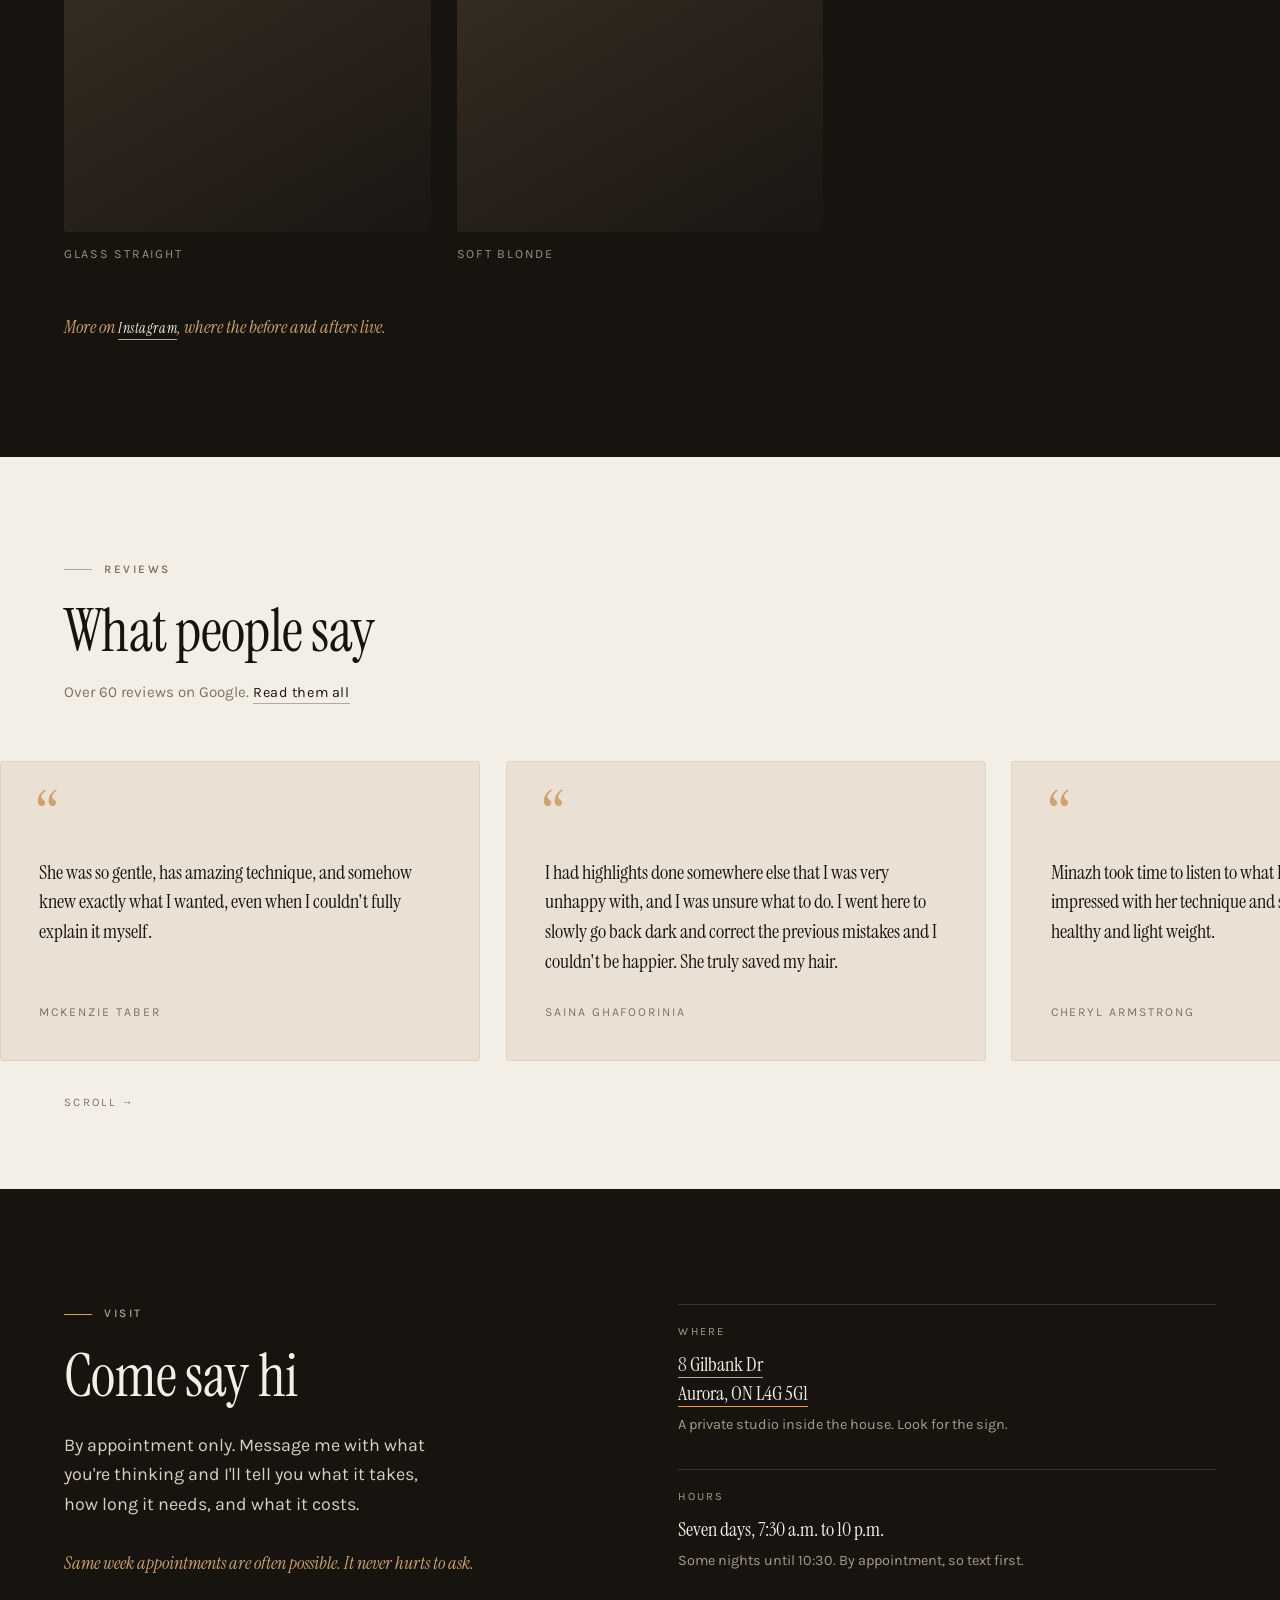
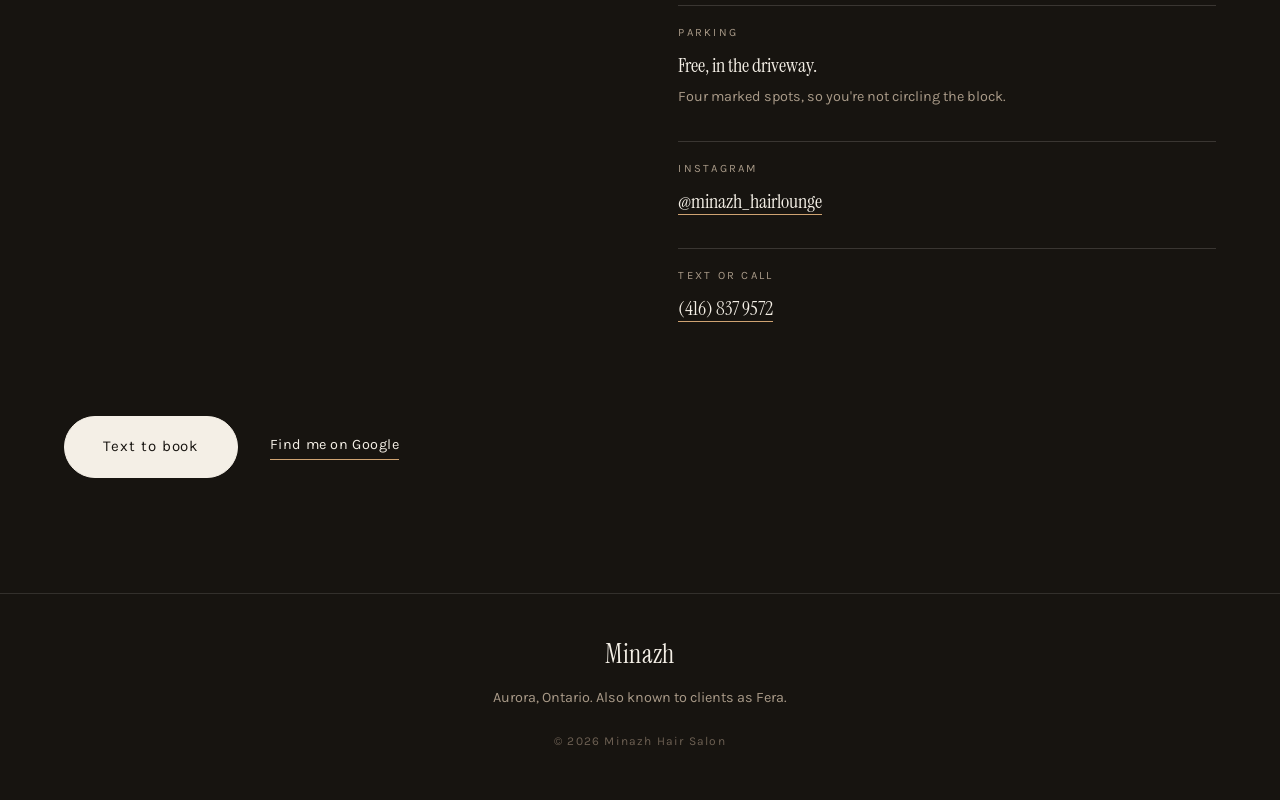
==== commit ef8ff6dc: "Rebuild the gallery around the actual portfolio Ten photos came in, so the gallery grows from six sl" ====
--- a/index.html
+++ b/index.html
@@ -156,7 +156,7 @@
         <h3>Cuts &amp; styling</h3>
         <div class="svc__body">
           <p>Women, men and kids. Wash, cut and a blow dry you can actually recreate at home.</p>
-          <ul class="svc__tags"><li>Blunt cuts</li><li>Layers</li><li>Fringe</li><li>Trims</li><li>Kids</li></ul>
+          <ul class="svc__tags"><li>Blunt cuts</li><li>Layers</li><li>Fringe</li><li>Trims</li><li>Men's cuts</li><li>Kids</li></ul>
         </div>
       </div>
 
@@ -198,11 +198,13 @@
 
       <div class="grid">
         <figure class="tile tile--tall reveal"><div class="photo photo--w1" role="img" aria-label="Long layers on dark hair"></div><figcaption>Long layers</figcaption></figure>
-        <figure class="tile reveal"><div class="photo photo--w2" role="img" aria-label="Sharp bob"></div><figcaption>Sharp bob</figcaption></figure>
-        <figure class="tile reveal"><div class="photo photo--w3" role="img" aria-label="Root colour and toner"></div><figcaption>Root colour &amp; toner</figcaption></figure>
-        <figure class="tile tile--tall reveal"><div class="photo photo--w4" role="img" aria-label="Smoothing treatment"></div><figcaption>Smoothing treatment</figcaption></figure>
-        <figure class="tile reveal"><div class="photo photo--w5" role="img" aria-label="Brunette bob"></div><figcaption>Brunette bob</figcaption></figure>
-        <figure class="tile reveal"><div class="photo photo--w6" role="img" aria-label="Brassy to icy blonde"></div><figcaption>Brassy to icy blonde</figcaption></figure>
+        <figure class="tile reveal"><div class="photo photo--w2" role="img" aria-label="Ash blonde with a shadow root"></div><figcaption>Ash blonde, shadow root</figcaption></figure>
+        <figure class="tile tile--tall reveal"><div class="photo photo--w3" role="img" aria-label="Long dark hair after keratin smoothing"></div><figcaption>Keratin smoothing</figcaption></figure>
+        <figure class="tile reveal"><div class="photo photo--w4" role="img" aria-label="Glossed bronde, long and straight"></div><figcaption>Bronde, glossed</figcaption></figure>
+        <figure class="tile reveal"><div class="photo photo--w5" role="img" aria-label="Brunette with caramel face framing"></div><figcaption>Caramel face framing</figcaption></figure>
+        <figure class="tile tile--tall reveal"><div class="photo photo--w6" role="img" aria-label="Men's short back and sides"></div><figcaption>Men's cut</figcaption></figure>
+        <figure class="tile reveal"><div class="photo photo--w7" role="img" aria-label="Very long dark hair, glass straight"></div><figcaption>Glass straight</figcaption></figure>
+        <figure class="tile reveal"><div class="photo photo--w8" role="img" aria-label="Soft blonde, mid length"></div><figcaption>Soft blonde</figcaption></figure>
       </div>
 
       <p class="work__note reveal">More on <a class="link" href="https://www.instagram.com/minazh_hairlounge/">Instagram</a>, where the before and afters live.</p>
--- a/css/style.css
+++ b/css/style.css
@@ -151,6 +151,8 @@
 .photo--w4{ background-image:url("../images/work-04.jpg"), var(--wash) }
 .photo--w5{ background-image:url("../images/work-05.jpg"), var(--wash) }
 .photo--w6{ background-image:url("../images/work-06.jpg"), var(--wash) }
+.photo--w7{ background-image:url("../images/work-07.jpg"), var(--wash) }
+.photo--w8{ background-image:url("../images/work-08.jpg"), var(--wash) }
 
 .caption{
   font-family:var(--serif);
